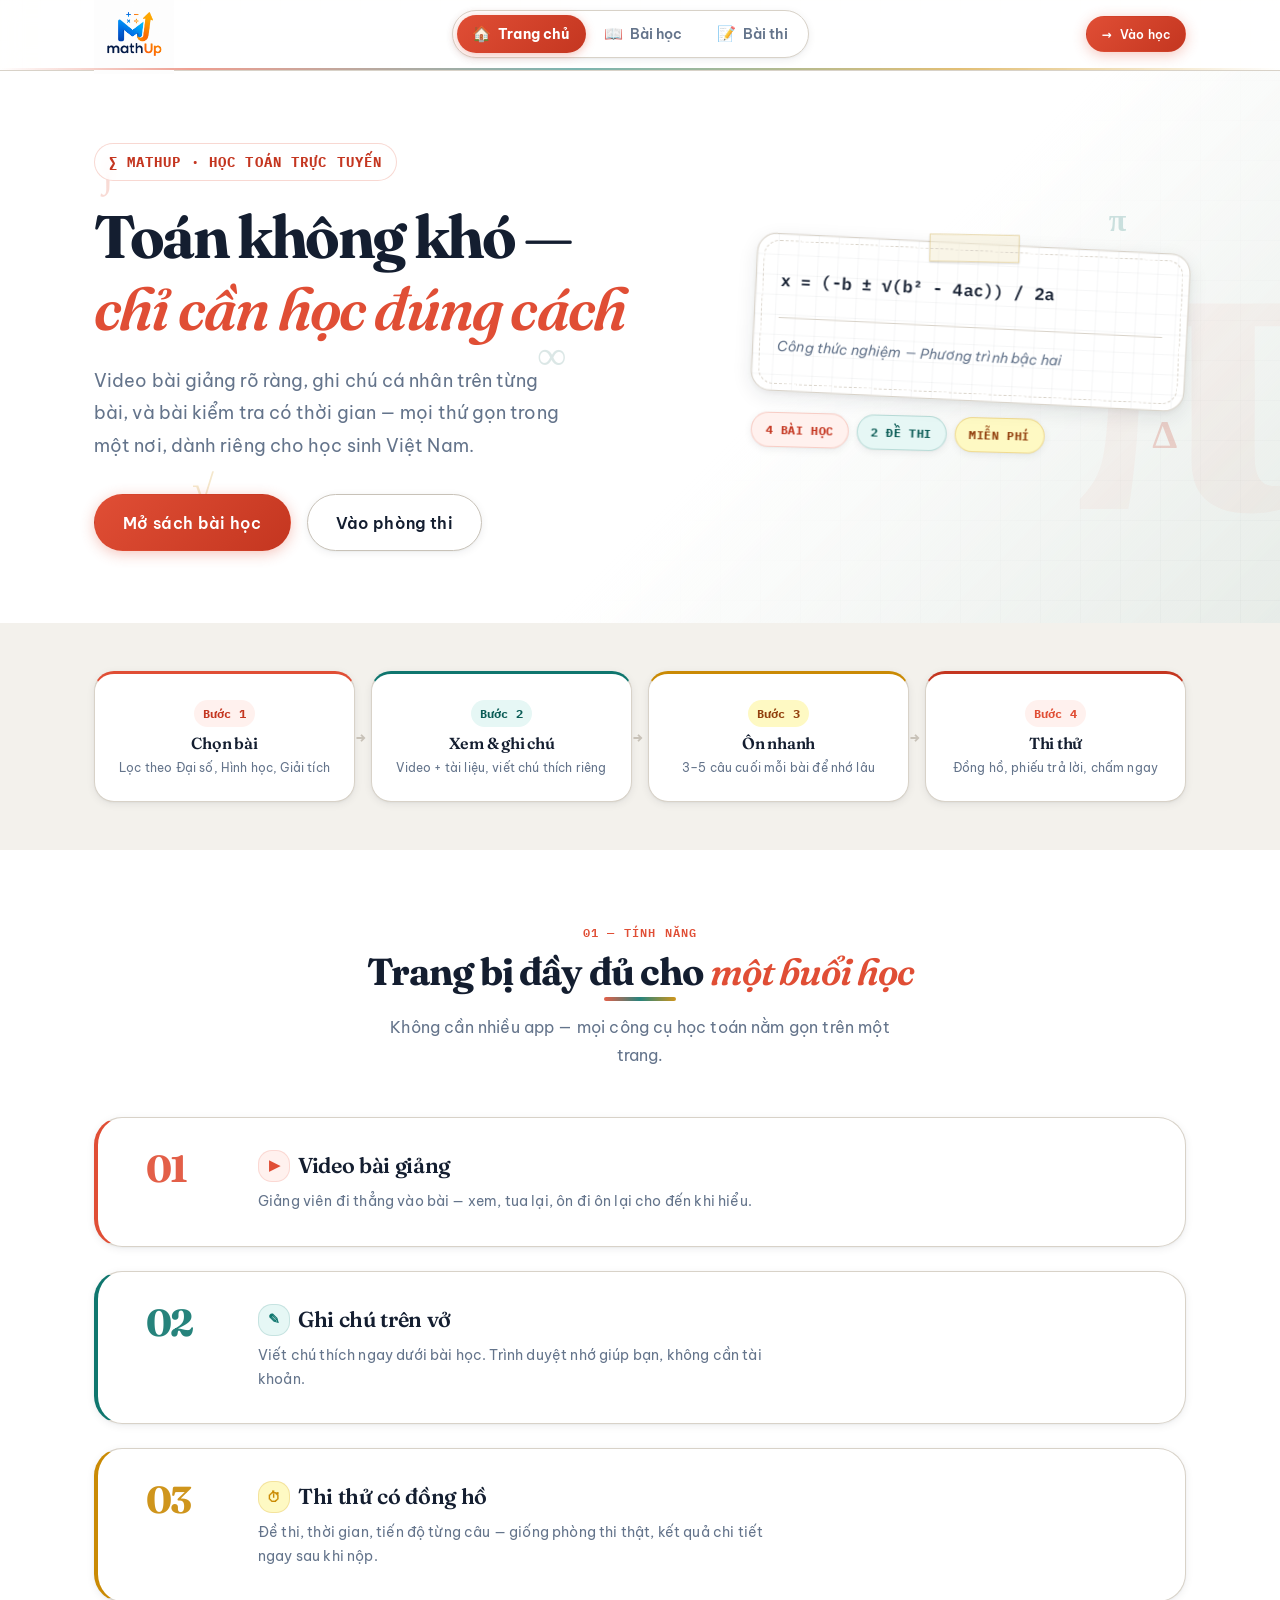
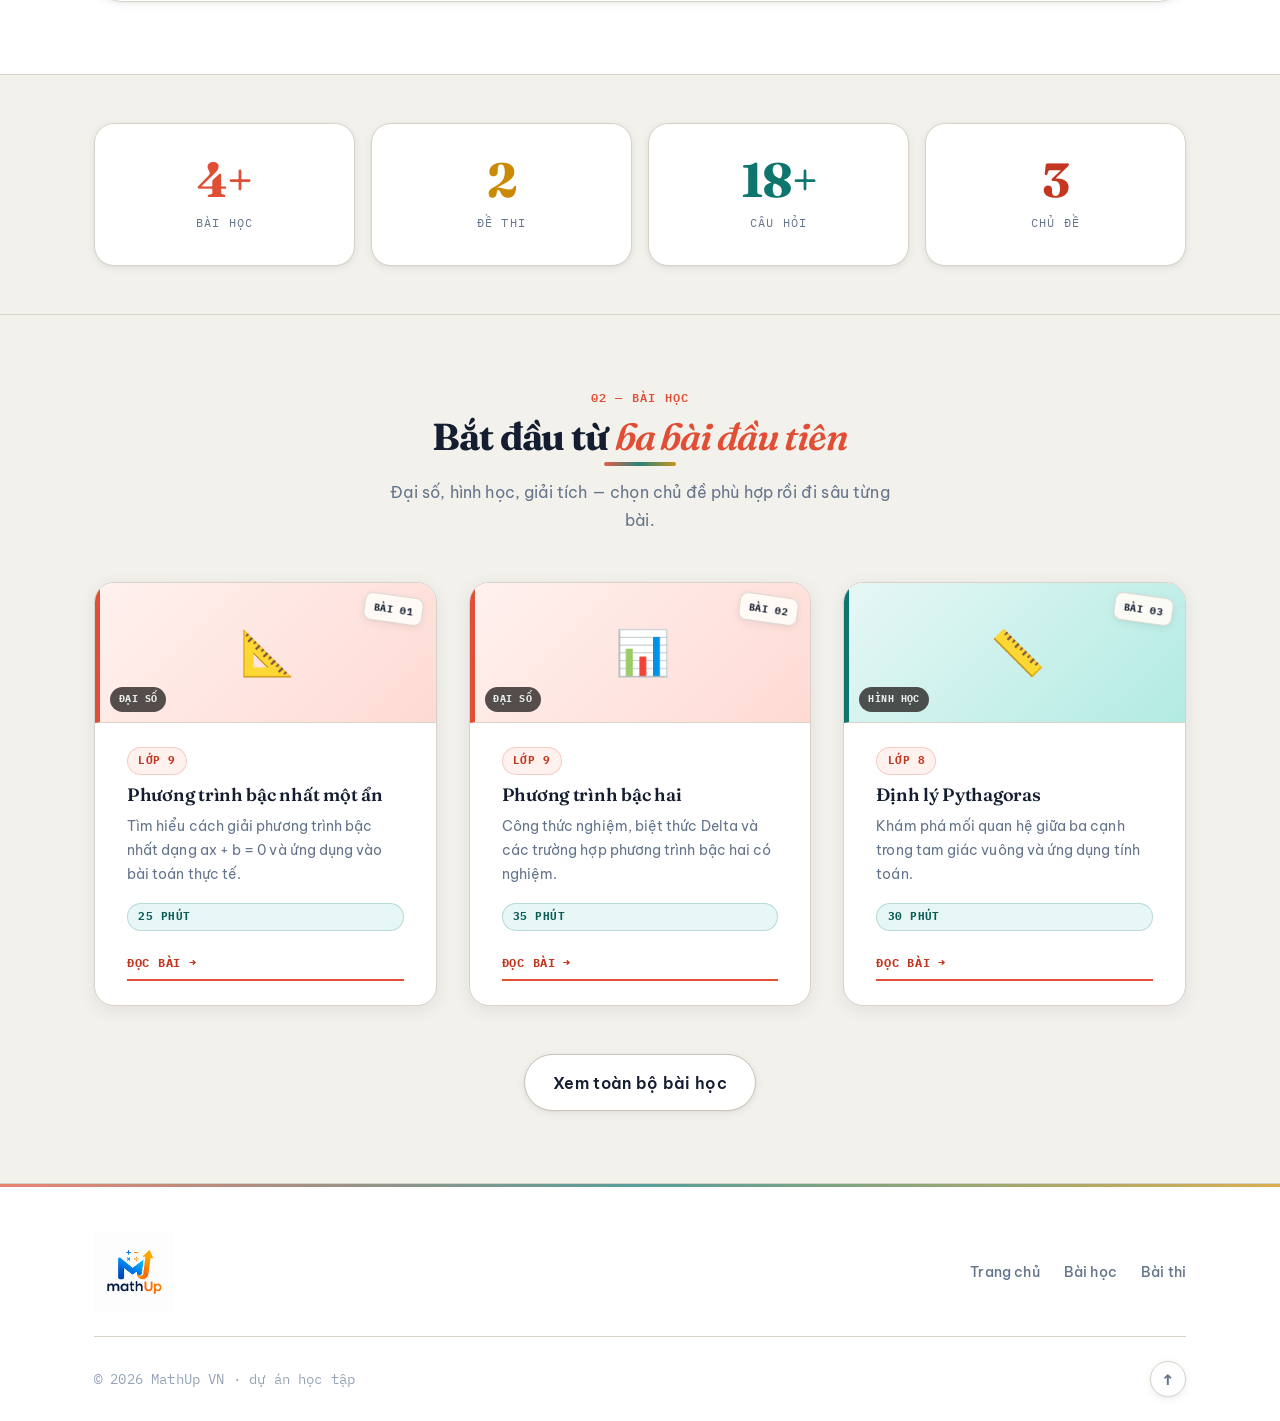
==== index.html @ ce61cd9d "init" ====
<!DOCTYPE html>
<html lang="vi">
<head>
  <meta charset="UTF-8">
  <meta name="viewport" content="width=device-width, initial-scale=1.0">
  <title>MathUp VN - Học và luyện thi Toán trực tuyến</title>
  <meta name="description" content="Nền tảng học và kiểm tra toán trực tuyến với video bài giảng, ghi chú cá nhân và bài thi có thời gian.">
  <link rel="preconnect" href="https://fonts.googleapis.com">
  <link rel="preconnect" href="https://fonts.gstatic.com" crossorigin>
  <link href="https://fonts.googleapis.com/css2?family=Fraunces:ital,opsz,wght@0,9..144,600;0,9..144,700;0,9..144,800;1,9..144,600;1,9..144,700&family=Be+Vietnam+Pro:wght@400;500;600;700&family=IBM+Plex+Mono:wght@500;600&display=swap" rel="stylesheet">
  <link rel="stylesheet" href="css/variables.css">
  <link rel="stylesheet" href="css/base.css">
  <link rel="stylesheet" href="css/layout.css">
  <link rel="stylesheet" href="css/components.css">
  <link rel="stylesheet" href="css/pages.css">
  <link rel="stylesheet" href="css/polish.css">
  <link rel="stylesheet" href="css/animations.css">
</head>
<body>
  <div id="site-header"></div>

  <main>
    <section class="hero">
      <div class="hero-float-symbols" aria-hidden="true">
        <span>∫</span><span>π</span><span>√</span><span>Δ</span><span>∞</span>
      </div>
      <div class="container hero-inner">
        <div class="hero-content">
          <p class="hero-kicker">∑ MathUp · Học toán trực tuyến</p>
          <h1>Toán không khó —<em>chỉ cần học đúng cách</em></h1>
          <p class="hero-lead">Video bài giảng rõ ràng, ghi chú cá nhân trên từng bài, và bài kiểm tra có thời gian — mọi thứ gọn trong một nơi, dành riêng cho học sinh Việt Nam.</p>
          <div class="hero-actions">
            <a href="pages/lessons.html" class="btn btn-primary btn-lg">Mở sách bài học</a>
            <a href="pages/exams.html" class="btn btn-outline btn-lg">Vào phòng thi</a>
          </div>
        </div>
        <aside class="hero-board">
          <div class="chalkboard">
            <pre class="math-line">x = (-b ± √(b² - 4ac)) / 2a</pre>
            <p class="chalk-caption">Công thức nghiệm — Phương trình bậc hai</p>
          </div>
          <ul class="hero-tags">
            <li>4 bài học</li>
            <li>2 đề thi</li>
            <li>Miễn phí</li>
          </ul>
        </aside>
      </div>
    </section>

    <section class="path-strip">
      <div class="container">
        <div class="path-steps">
          <div class="path-step reveal">
            <div class="path-step-num">Bước 1</div>
            <h3>Chọn bài</h3>
            <p>Lọc theo Đại số, Hình học, Giải tích</p>
          </div>
          <div class="path-step reveal reveal-delay-1">
            <div class="path-step-num">Bước 2</div>
            <h3>Xem & ghi chú</h3>
            <p>Video + tài liệu, viết chú thích riêng</p>
          </div>
          <div class="path-step reveal reveal-delay-2">
            <div class="path-step-num">Bước 3</div>
            <h3>Ôn nhanh</h3>
            <p>3–5 câu cuối mỗi bài để nhớ lâu</p>
          </div>
          <div class="path-step reveal reveal-delay-3">
            <div class="path-step-num">Bước 4</div>
            <h3>Thi thử</h3>
            <p>Đồng hồ, phiếu trả lời, chấm ngay</p>
          </div>
        </div>
      </div>
    </section>

    <section class="section features-section">
      <div class="container">
        <div class="section-head center reveal-scale">
          <span class="section-num">01 — Tính năng</span>
          <h2>Trang bị đầy đủ cho <em>một buổi học</em></h2>
          <p>Không cần nhiều app — mọi công cụ học toán nằm gọn trên một trang.</p>
        </div>
        <div class="feature-list">
          <article class="feature-item reveal">
            <span class="feature-num">01</span>
            <div>
              <h3><span class="feature-icon" aria-hidden="true">▶</span> Video bài giảng</h3>
              <p>Giảng viên đi thẳng vào bài — xem, tua lại, ôn đi ôn lại cho đến khi hiểu.</p>
            </div>
          </article>
          <article class="feature-item reveal reveal-delay-1">
            <span class="feature-num">02</span>
            <div>
              <h3><span class="feature-icon" aria-hidden="true">✎</span> Ghi chú trên vở</h3>
              <p>Viết chú thích ngay dưới bài học. Trình duyệt nhớ giúp bạn, không cần tài khoản.</p>
            </div>
          </article>
          <article class="feature-item reveal reveal-delay-2">
            <span class="feature-num">03</span>
            <div>
              <h3><span class="feature-icon" aria-hidden="true">⏱</span> Thi thử có đồng hồ</h3>
              <p>Đề thi, thời gian, tiến độ từng câu — giống phòng thi thật, kết quả chi tiết ngay sau khi nộp.</p>
            </div>
          </article>
        </div>
      </div>
    </section>

    <section class="stats-section">
      <div class="container grid-4">
        <div class="stat-card reveal">
          <div class="stat-number" data-count="4" data-suffix="+">0</div>
          <div class="stat-label">Bài học</div>
        </div>
        <div class="stat-card reveal reveal-delay-1">
          <div class="stat-number" data-count="2">0</div>
          <div class="stat-label">Đề thi</div>
        </div>
        <div class="stat-card reveal reveal-delay-2">
          <div class="stat-number" data-count="18" data-suffix="+">0</div>
          <div class="stat-label">Câu hỏi</div>
        </div>
        <div class="stat-card reveal reveal-delay-3">
          <div class="stat-number" data-count="3">0</div>
          <div class="stat-label">Chủ đề</div>
        </div>
      </div>
    </section>

    <section class="section">
      <div class="container">
        <div class="section-head center reveal-scale">
          <span class="section-num">02 — Bài học</span>
          <h2>Bắt đầu từ <em>ba bài đầu tiên</em></h2>
          <p>Đại số, hình học, giải tích — chọn chủ đề phù hợp rồi đi sâu từng bài.</p>
        </div>
        <div class="grid-3" id="featuredLessons"></div>
        <div class="cta-center">
          <a href="pages/lessons.html" class="btn btn-outline btn-lg">Xem toàn bộ bài học</a>
        </div>
      </div>
    </section>
  </main>

  <div id="site-footer"></div>

  <script src="js/data.js"></script>
  <script src="js/layout.js"></script>
  <script src="js/ui.js"></script>
  <script>
    document.addEventListener('DOMContentLoaded', function () {
      var container = document.getElementById('featuredLessons');
      if (!container) return;

      container.innerHTML = LESSONS.slice(0, 3).map(function (lesson, i) {
        var num = String(lesson.id).padStart(2, '0');
        return (
          '<a href="pages/lesson-detail.html?id=' + lesson.id + '" class="card lesson-card reveal reveal-delay-' + (i + 1) + '" style="text-decoration:none;color:inherit;">' +
            '<span class="card-stamp">Bài ' + num + '</span>' +
            '<div class="card-img topic-' + lesson.topic + '">' +
              lesson.icon +
              '<span class="topic-tag">' + lesson.topicLabel + '</span>' +
            '</div>' +
            '<div class="card-body">' +
              '<div class="card-meta" style="margin-bottom:var(--spacing-sm)">' +
                '<span class="badge badge-primary">' + lesson.grade + '</span>' +
              '</div>' +
              '<h3 class="card-title">' + lesson.title + '</h3>' +
              '<p class="card-text">' + lesson.description + '</p>' +
              '<span class="badge badge-secondary">' + lesson.duration + '</span>' +
              '<span class="card-link-arrow">Đọc bài →</span>' +
            '</div>' +
          '</a>'
        );
      }).join('');

      if (window.MathUpUI) window.MathUpUI.refreshReveal();
    });
  </script>
</body>
</html>
---- css/variables.css ----
:root {
  /* ── Mực & Giấy — xanh đậm học thuật, không nâu đục ── */
  --color-ink: #141E30;
  --color-ink-soft: #3D4F66;
  --color-paper: #F5F3EE;
  --color-paper-dark: #EBE8E1;
  --color-paper-line: #D8D2C8;

  /* ── Ba màu chủ đạo ── */
  --color-primary: #E04E35;
  --color-primary-dark: #C43620;
  --color-primary-light: #FFF1EE;
  --color-secondary: #0F766E;
  --color-secondary-dark: #0B5C56;
  --color-secondary-light: #E6F7F5;
  --color-accent: #CA8A04;
  --color-accent-dark: #92400E;
  --color-accent-light: #FEF9C3;
  --color-chalkboard: #152B30;
  --color-chalkboard-light: #1E3D44;
  --color-chalk: #E8EEE9;
  --color-danger: #C52828;
  --color-danger-light: #FEE8E8;

  --color-bg: #F5F4F0;
  --color-surface: #FFFFFF;
  --color-border: var(--color-paper-line);
  --color-border-strong: #C8C2B8;
  --color-text: var(--color-ink);
  --color-text-muted: #64748B;
  --color-text-light: #94A3B8;

  /* Chữ trên nền tối */
  --color-on-dark: #F1F5F9;
  --color-on-dark-muted: #94A3B8;
  --color-on-dark-subtle: #64748B;

  /* Nền section — trung tính, không vàng đục */
  --color-canvas: var(--color-bg);
  --color-section-a: #FFFFFF;
  --color-section-b: #F3F1EC;

  /* Wash theo chủ đề */
  --color-wash-warm: #FFF1EE;
  --color-wash-green: #E6F7F5;
  --color-wash-gold: #FEF9C3;
  --color-wash-blue: #EFF6FF;

  --topic-algebra: var(--color-primary);
  --topic-geometry: var(--color-secondary);
  --topic-calculus: var(--color-accent);

  /* Section tối — gradient xanh slate, không xám lì */
  --bg-section-dark: linear-gradient(
    165deg,
    #152B30 0%,
    #0F2228 42%,
    #1A3842 78%,
    #122830 100%
  );

  /* RGB — dùng cho rgba() xuyên suốt */
  --rgb-primary: 224, 78, 53;
  --rgb-secondary: 15, 118, 110;
  --rgb-accent: 202, 138, 4;
  --rgb-ink: 20, 30, 48;

  --font-display: 'Fraunces', 'Source Serif 4', Georgia, serif;
  --font-body: 'Be Vietnam Pro', 'Plus Jakarta Sans', system-ui, sans-serif;
  --font-mono: 'IBM Plex Mono', 'Consolas', monospace;

  --font-weight-display: 700;
  --font-weight-display-em: 600;
  --font-weight-body: 400;
  --font-weight-medium: 500;
  --font-weight-semibold: 600;
  --font-weight-bold: 700;

  --letter-spacing-tight: -0.03em;
  --letter-spacing-snug: -0.015em;
  --letter-spacing-normal: 0.01em;
  --letter-spacing-wide: 0.06em;
  --letter-spacing-wider: 0.1em;

  --line-height-body: 1.75;
  --line-height-heading: 1.12;
  --line-height-snug: 1.35;

  --font-size-xs: 0.75rem;
  --font-size-sm: 0.875rem;
  --font-size-base: 1rem;
  --font-size-lg: 1.125rem;
  --font-size-xl: 1.35rem;
  --font-size-2xl: 1.75rem;
  --font-size-3xl: 2.35rem;
  --font-size-4xl: 3rem;
  --font-size-5xl: 3.75rem;

  --spacing-xs: 0.25rem;
  --spacing-sm: 0.5rem;
  --spacing-md: 1rem;
  --spacing-lg: 1.5rem;
  --spacing-xl: 2rem;
  --spacing-2xl: 3rem;
  --spacing-3xl: 4.5rem;

  --radius-sm: 8px;
  --radius-md: 14px;
  --radius-lg: 20px;
  --radius-xl: 28px;
  --radius-full: 9999px;

  --shadow-sm: 0 2px 8px rgba(var(--rgb-ink), 0.07), 0 1px 2px rgba(var(--rgb-ink), 0.04);
  --shadow-md: 0 6px 20px rgba(var(--rgb-ink), 0.09), 0 2px 6px rgba(var(--rgb-ink), 0.05);
  --shadow-lg: 0 12px 32px rgba(var(--rgb-ink), 0.11), 0 4px 10px rgba(var(--rgb-ink), 0.06);
  --shadow-card: 0 4px 18px rgba(var(--rgb-ink), 0.08);
  --shadow-card-hover: 0 10px 28px rgba(var(--rgb-primary), 0.18), 0 4px 10px rgba(var(--rgb-primary), 0.1);
  --shadow-inset: inset 0 1px 0 rgba(255, 255, 255, 0.65);

  --header-main-height: 68px;
  --header-height: var(--header-main-height);
  --container-max: 1140px;
  --transition: 0.28s cubic-bezier(0.4, 0, 0.2, 1);
  --transition-spring: 0.4s cubic-bezier(0.34, 1.25, 0.64, 1);

  --border-soft: 1px solid var(--color-border);
  --border-medium: 1.5px solid var(--color-border-strong);
  --border-thick: 1.5px solid var(--color-border-strong);
  --border-accent: 2px solid var(--color-primary);
}
---- css/base.css ----
*,
*::before,
*::after {
  box-sizing: border-box;
  margin: 0;
  padding: 0;
}

html {
  scroll-behavior: smooth;
  font-feature-settings: "kern" 1, "liga" 1, "calt" 1;
  text-rendering: optimizeLegibility;
  -webkit-text-size-adjust: 100%;
}

body {
  font-family: var(--font-body);
  font-size: var(--font-size-base);
  font-weight: var(--font-weight-body);
  line-height: var(--line-height-body);
  letter-spacing: var(--letter-spacing-normal);
  color: var(--color-text);
  background-color: var(--color-canvas);
  background-image:
    linear-gradient(rgba(var(--rgb-ink), 0.025) 1px, transparent 1px),
    linear-gradient(90deg, rgba(var(--rgb-ink), 0.025) 1px, transparent 1px);
  background-size: 40px 40px;
  min-height: 100vh;
  display: flex;
  flex-direction: column;
  -webkit-font-smoothing: antialiased;
}

main {
  position: relative;
  z-index: 1;
}

/* Section nền xen kẽ — chỉ 2 tông + 1 tông tối */
.section-surface { background: var(--color-section-a); }
.section-muted { background: var(--color-section-b); }
.section-dark { background: var(--bg-section-dark); color: var(--color-chalk); }

img {
  max-width: 100%;
  height: auto;
  display: block;
}

a {
  color: var(--color-primary);
  text-decoration: none;
  transition: color var(--transition);
}

a:hover {
  color: var(--color-primary-dark);
}

ul, ol { list-style: none; }

button, input, select, textarea {
  font-family: inherit;
  font-size: inherit;
}

button {
  cursor: pointer;
  border: none;
  background: none;
}

h1, h2, h3, h4 {
  font-family: var(--font-display);
  font-weight: var(--font-weight-display);
  line-height: var(--line-height-heading);
  color: var(--color-text);
  letter-spacing: var(--letter-spacing-tight);
  font-optical-sizing: auto;
}

h1 { font-size: var(--font-size-4xl); letter-spacing: -0.035em; }
h2 { font-size: var(--font-size-3xl); letter-spacing: -0.03em; }
h3 { font-size: var(--font-size-xl); letter-spacing: var(--letter-spacing-snug); font-weight: var(--font-weight-semibold); }

h1 em, h2 em, h3 em {
  font-weight: var(--font-weight-display-em);
  font-style: italic;
}

p {
  color: var(--color-text-muted);
  line-height: var(--line-height-body);
}

strong, b {
  font-weight: var(--font-weight-semibold);
  color: var(--color-ink-soft);
}

:focus-visible {
  outline: 2px solid var(--color-primary);
  outline-offset: 3px;
}

.sr-only {
  position: absolute;
  width: 1px;
  height: 1px;
  padding: 0;
  margin: -1px;
  overflow: hidden;
  clip: rect(0, 0, 0, 0);
  white-space: nowrap;
  border: 0;
}

/* Tiêu đề section kiểu biên tập — số lớn + gạch chân */
.section-head {
  margin-bottom: var(--spacing-2xl);
}

.section-head.center {
  text-align: center;
}

.section-head.center p {
  max-width: 520px;
  margin: 0.75rem auto 0;
}

.section-num {
  display: block;
  font-family: var(--font-mono);
  font-size: var(--font-size-xs);
  font-weight: 600;
  color: var(--color-primary);
  letter-spacing: var(--letter-spacing-wider);
  text-transform: uppercase;
  margin-bottom: var(--spacing-sm);
}

.section-head h2 em {
  font-style: italic;
  color: var(--color-primary);
  font-weight: var(--font-weight-display-em);
}

.section-head h2 {
  position: relative;
  display: inline-block;
  padding-bottom: var(--spacing-sm);
}

.section-head h2::after {
  content: '';
  position: absolute;
  left: 0;
  bottom: 0;
  width: 100%;
  height: 4px;
  background: linear-gradient(90deg, var(--color-primary), var(--color-secondary), var(--color-accent));
  border-radius: var(--radius-full);
  opacity: 0.9;
}

.section-head.center h2::after {
  left: 50%;
  transform: translateX(-50%);
  width: 72px;
}

.text-mono {
  font-family: var(--font-mono);
}
---- css/layout.css ----
.container {
  width: 100%;
  max-width: var(--container-max);
  margin: 0 auto;
  padding: 0 var(--spacing-lg);
}

main { flex: 1; }
main.main-padded {
  padding: var(--spacing-2xl) 0 var(--spacing-3xl);
  background: var(--color-section-a);
  position: relative;
}

main.main-padded::before {
  content: '';
  position: absolute;
  top: 0;
  left: 0;
  right: 0;
  height: 200px;
  background: linear-gradient(180deg, rgba(var(--rgb-ink), 0.02) 0%, transparent 100%);
  pointer-events: none;
  z-index: 0;
}

main.main-padded > .container {
  position: relative;
  z-index: 1;
}

.section { padding: var(--spacing-3xl) 0; }

/* Header — mềm, trong suốt nhẹ khi scroll */
.site-header {
  position: sticky;
  top: 0;
  z-index: 100;
  background: rgba(255, 255, 255, 0.94);
  backdrop-filter: blur(12px);
  -webkit-backdrop-filter: blur(12px);
  border-bottom: var(--border-soft);
  transition: box-shadow 0.3s ease, background 0.3s ease;
}

.site-header.is-scrolled {
  background: rgba(255, 255, 255, 0.98);
  box-shadow: var(--shadow-md);
}

.header-inner {
  display: flex;
  align-items: center;
  justify-content: space-between;
  height: var(--header-main-height);
  gap: var(--spacing-lg);
}

.header-rule {
  height: 2px;
  background: linear-gradient(90deg, transparent, var(--color-primary) 15%, var(--color-secondary) 45%, var(--color-accent) 75%, transparent);
  opacity: 0.55;
}

.logo {
  display: flex;
  align-items: center;
  gap: 0.625rem;
  font-family: var(--font-display);
  color: var(--color-ink);
  flex-shrink: 0;
}

.logo:hover { color: var(--color-primary); }

.logo-image {
  line-height: 0;
}

.logo-image:hover {
  opacity: 0.92;
}

.logo-img {
  display: block;
  height: 80px;
  width: auto;
  max-width: min(160px, 38vw);
  object-fit: contain;
}

.logo-text {
  display: flex;
  flex-direction: column;
  line-height: 1.15;
}

.logo-name {
  font-size: var(--font-size-xl);
  font-weight: 700;
  letter-spacing: -0.03em;
  font-family: var(--font-display);
}

.logo-tagline {
  font-family: var(--font-mono);
  font-size: 0.58rem;
  font-weight: 500;
  text-transform: uppercase;
  letter-spacing: var(--letter-spacing-wider);
  color: var(--color-text-muted);
}

.logo:hover .logo-tagline { color: var(--color-primary); }

.logo-badge {
  font-family: var(--font-mono);
  font-size: 0.55rem;
  font-weight: 700;
  padding: 0.2rem 0.45rem;
  background: linear-gradient(135deg, var(--color-accent-light), #FDE08A);
  color: var(--color-accent-dark);
  border: 1px solid rgba(var(--rgb-accent), 0.35);
  border-radius: var(--radius-sm);
  transform: rotate(-4deg);
  letter-spacing: 0.06em;
  margin-left: 0.15rem;
  align-self: flex-start;
  margin-top: 2px;
}

.logo-mark {
  width: 42px;
  height: 42px;
  background: linear-gradient(145deg, var(--color-chalkboard) 0%, var(--color-chalkboard-light) 100%);
  color: var(--color-chalk);
  border: none;
  border-radius: var(--radius-md);
  display: flex;
  align-items: center;
  justify-content: center;
  font-family: var(--font-mono);
  font-size: 1.35rem;
  font-weight: 700;
  box-shadow: var(--shadow-sm);
  transition: transform var(--transition-spring), background var(--transition);
  flex-shrink: 0;
}

.logo:hover .logo-mark {
  transform: rotate(-6deg) scale(1.05);
  background: linear-gradient(145deg, var(--color-primary) 0%, var(--color-primary-dark) 100%);
}

.nav-menu {
  display: flex;
  align-items: center;
  gap: 0.15rem;
  background: var(--color-surface);
  border: var(--border-soft);
  padding: 0.25rem;
  border-radius: var(--radius-full);
  box-shadow: var(--shadow-sm);
}

.nav-link {
  display: flex;
  align-items: center;
  gap: 0.45rem;
  padding: 0.45rem 1rem;
  color: var(--color-text-muted);
  font-weight: 600;
  font-size: var(--font-size-sm);
  border: none;
  border-radius: var(--radius-full);
  transition: all var(--transition-spring);
  position: relative;
}

.nav-link:hover {
  color: var(--color-ink);
  background: var(--color-paper);
}

.nav-link.active {
  color: #FFFFFF;
  background: linear-gradient(135deg, var(--color-primary) 0%, var(--color-primary-dark) 100%);
  font-weight: 700;
  box-shadow: 0 2px 10px rgba(var(--rgb-primary), 0.35);
}

.nav-link.active .nav-icon {
  opacity: 1;
}

.nav-icon {
  display: inline-flex;
  align-items: center;
  justify-content: center;
  width: 1.15rem;
  height: 1.15rem;
  font-size: 0.95rem;
  line-height: 1;
  flex-shrink: 0;
  opacity: 0.85;
  transition: opacity var(--transition), transform var(--transition-spring);
}

.nav-link:hover .nav-icon {
  opacity: 1;
  transform: scale(1.1);
}

.nav-link.active:hover {
  color: #FFFFFF;
  background: linear-gradient(135deg, var(--color-primary) 0%, var(--color-primary-dark) 100%);
}

.nav-link.active:hover .nav-icon {
  opacity: 1;
}

.header-actions {
  display: flex;
  align-items: center;
  gap: var(--spacing-sm);
}

.header-cta-icon {
  display: inline-block;
  transition: transform var(--transition);
}

.header-cta:hover .header-cta-icon {
  transform: translateX(3px);
}

.header-chip {
  font-family: var(--font-mono);
  font-size: 0.6rem;
  font-weight: 700;
  text-transform: uppercase;
  letter-spacing: 0.08em;
  padding: 0.3rem 0.6rem;
  background: var(--color-secondary-light);
  color: var(--color-secondary-dark);
  border: 1px solid rgba(var(--rgb-secondary), 0.28);
  border-radius: var(--radius-full);
  transform: rotate(-2deg);
}

.menu-toggle {
  display: none;
  flex-direction: column;
  gap: 5px;
  padding: var(--spacing-sm);
  border: var(--border-soft);
  border-radius: var(--radius-md);
  background: var(--color-surface);
  box-shadow: var(--shadow-sm);
}

.menu-toggle span {
  display: block;
  width: 20px;
  height: 2px;
  background: var(--color-ink);
  transition: transform var(--transition), opacity var(--transition);
}

.menu-toggle.active span:nth-child(1) { transform: rotate(45deg) translate(5px, 5px); }
.menu-toggle.active span:nth-child(2) { opacity: 0; }
.menu-toggle.active span:nth-child(3) { transform: rotate(-45deg) translate(5px, -5px); }

/* Footer — gọn, nền sáng cùng trang */
.site-footer {
  position: relative;
  background: var(--color-section-a);
  color: var(--color-text);
  padding: var(--spacing-2xl) 0 var(--spacing-lg);
  margin-top: auto;
  border-top: var(--border-soft);
}

.site-footer::before {
  content: '';
  position: absolute;
  top: 0;
  left: 0;
  right: 0;
  height: 3px;
  background: linear-gradient(90deg, var(--color-primary), var(--color-secondary), var(--color-accent));
  opacity: 0.7;
}

.footer-inner {
  position: relative;
  z-index: 1;
}

.footer-main {
  display: flex;
  align-items: center;
  justify-content: space-between;
  gap: var(--spacing-xl);
  flex-wrap: wrap;
  padding-bottom: var(--spacing-lg);
  margin-bottom: var(--spacing-lg);
  border-bottom: var(--border-soft);
}

.footer-logo { color: var(--color-ink); }
.footer-logo .logo-tagline { color: var(--color-text-muted); }
.footer-logo .logo-mark {
  background: linear-gradient(145deg, var(--color-chalkboard) 0%, var(--color-chalkboard-light) 100%);
}
.footer-logo:hover { color: var(--color-primary); }
.footer-logo:hover .logo-mark { background: linear-gradient(145deg, var(--color-primary) 0%, var(--color-primary-dark) 100%); }

.footer-nav {
  display: flex;
  align-items: center;
  gap: var(--spacing-lg);
  flex-wrap: wrap;
}

.footer-nav a {
  font-size: var(--font-size-sm);
  font-weight: 500;
  color: var(--color-text-muted);
  transition: color var(--transition);
}

.footer-nav a:hover {
  color: var(--color-primary);
}

.footer-bottom {
  display: flex;
  align-items: center;
  justify-content: space-between;
  gap: var(--spacing-md);
}

.footer-copy {
  font-size: var(--font-size-sm);
  color: var(--color-text-light);
  font-family: var(--font-mono);
}

.footer-back-top {
  width: 36px;
  height: 36px;
  display: flex;
  align-items: center;
  justify-content: center;
  border: var(--border-soft);
  border-radius: var(--radius-full);
  color: var(--color-text-muted);
  font-family: var(--font-mono);
  font-size: 1rem;
  font-weight: 700;
  background: var(--color-surface);
  box-shadow: var(--shadow-sm);
  transition: all var(--transition-spring);
  flex-shrink: 0;
}

.footer-back-top:hover {
  background: var(--color-primary);
  border-color: transparent;
  color: white;
  transform: translateY(-2px);
  box-shadow: 0 4px 12px rgba(var(--rgb-primary), 0.35);
}

.page-header {
  margin-bottom: var(--spacing-2xl);
  padding-bottom: var(--spacing-xl);
  border-bottom: var(--border-soft);
  position: relative;
}

.page-header::after {
  content: '';
  position: absolute;
  bottom: -1px;
  left: 0;
  width: 80px;
  height: 3px;
  background: linear-gradient(90deg, var(--color-primary), var(--color-secondary));
  border-radius: var(--radius-full);
}

.page-header-deco {
  position: absolute;
  right: 0;
  top: -10px;
  font-family: var(--font-display);
  font-size: clamp(4rem, 12vw, 7rem);
  font-weight: 800;
  color: var(--color-primary);
  opacity: 0.05;
  line-height: 1;
  pointer-events: none;
  user-select: none;
}

.breadcrumb {
  display: flex;
  align-items: center;
  gap: var(--spacing-sm);
  font-size: var(--font-size-sm);
  color: var(--color-text-muted);
  margin-bottom: var(--spacing-xl);
  flex-wrap: wrap;
  font-family: var(--font-mono);
}

.breadcrumb a { color: var(--color-text-muted); font-weight: 500; }
.breadcrumb a:hover { color: var(--color-primary); }
.breadcrumb-sep { color: var(--color-border-strong); }
.breadcrumb-current { color: var(--color-ink); font-weight: 700; }

/* Page header nội trang */
.page-header h1 { margin: var(--spacing-sm) 0; max-width: 720px; letter-spacing: -0.035em; }
.page-header h1 em { font-style: italic; color: var(--color-primary); font-weight: var(--font-weight-display-em); }
.page-header p { font-size: var(--font-size-lg); max-width: 560px; line-height: 1.75; }

/* Grids */
.grid-2 { display: grid; grid-template-columns: repeat(2, 1fr); gap: var(--spacing-xl); }
.grid-3 { display: grid; grid-template-columns: repeat(3, 1fr); gap: var(--spacing-xl); }
.grid-4 { display: grid; grid-template-columns: repeat(4, 1fr); gap: var(--spacing-lg); }

@media (max-width: 768px) {
  h1 { font-size: var(--font-size-3xl); }
  h2 { font-size: var(--font-size-2xl); }

  .menu-toggle { display: flex; }

  .logo-img {
    height: 38px;
    max-width: 120px;
  }

  .logo-tagline,
  .logo-badge,
  .header-chip { display: none; }

  .nav-menu {
    position: fixed;
    top: calc(var(--header-height) + 8px);
    left: var(--spacing-md);
    right: var(--spacing-md);
    background: rgba(255, 255, 255, 0.98);
    backdrop-filter: blur(16px);
    flex-direction: column;
    padding: var(--spacing-md);
    border: var(--border-soft);
    border-radius: var(--radius-xl);
    box-shadow: var(--shadow-lg);
    transform: translateY(-8px);
    opacity: 0;
    visibility: hidden;
    transition: all var(--transition);
    z-index: 99;
    gap: 0.25rem;
  }

  .nav-menu.open { transform: translateY(0); opacity: 1; visibility: visible; }
  .nav-link { width: 100%; padding: var(--spacing-md); border-radius: var(--radius-md); }
  .nav-link.active {
    color: #FFFFFF;
    background: linear-gradient(135deg, var(--color-primary) 0%, var(--color-primary-dark) 100%);
    box-shadow: 0 2px 10px rgba(var(--rgb-primary), 0.3);
  }
  .header-actions .btn { display: flex; }
  .header-actions .header-chip { display: none; }

  .footer-main {
    flex-direction: column;
    align-items: flex-start;
    gap: var(--spacing-md);
  }

  .footer-nav { gap: var(--spacing-md); }

  .footer-bottom {
    flex-direction: column;
    align-items: flex-start;
  }

  .grid-2, .grid-3, .grid-4 { grid-template-columns: 1fr; }
}

@media (max-width: 1024px) {
  .header-chip { display: none; }
  .nav-link { padding: 0.4rem 0.65rem; font-size: var(--font-size-xs); }
}

@media (min-width: 769px) and (max-width: 1024px) {
  .grid-3, .grid-4 { grid-template-columns: repeat(2, 1fr); }
}
---- css/components.css ----
/* Nút — bo tròn, shadow mềm */
.btn {
  display: inline-flex;
  align-items: center;
  justify-content: center;
  gap: var(--spacing-sm);
  padding: 0.65rem 1.35rem;
  font-weight: var(--font-weight-semibold);
  font-size: var(--font-size-sm);
  letter-spacing: 0.02em;
  border: var(--border-medium);
  border-radius: var(--radius-full);
  transition: all var(--transition-spring);
  white-space: nowrap;
  font-family: var(--font-body);
}

.btn-primary {
  background: linear-gradient(135deg, var(--color-primary) 0%, var(--color-primary-dark) 100%);
  color: white;
  border-color: transparent;
  box-shadow: 0 3px 14px rgba(var(--rgb-primary), 0.32);
}

.btn-primary:hover {
  color: white;
  transform: translateY(-2px);
  box-shadow: 0 6px 22px rgba(var(--rgb-primary), 0.42);
}

.btn-secondary {
  background: linear-gradient(135deg, var(--color-secondary) 0%, var(--color-secondary-dark) 100%);
  color: white;
  border-color: transparent;
  box-shadow: 0 3px 14px rgba(var(--rgb-secondary), 0.28);
}

.btn-secondary:hover {
  color: white;
  transform: translateY(-2px);
  box-shadow: 0 6px 20px rgba(var(--rgb-secondary), 0.36);
}

.btn-outline {
  background: var(--color-surface);
  color: var(--color-ink);
  box-shadow: var(--shadow-sm);
}

.btn-outline:hover {
  background: var(--color-paper-dark);
  transform: translateY(-2px);
  box-shadow: var(--shadow-md);
  border-color: var(--color-primary);
  color: var(--color-primary-dark);
}

.btn-ghost {
  background: transparent;
  border-color: transparent;
  color: var(--color-text-muted);
  box-shadow: none;
}

.btn-ghost:hover {
  color: var(--color-ink);
  background: var(--color-paper-dark);
  border-radius: var(--radius-full);
}

.btn-danger {
  background: var(--color-danger);
  color: white;
  border-color: transparent;
  box-shadow: 0 3px 12px rgba(185, 28, 28, 0.25);
}

.btn-danger:hover {
  color: white;
  transform: translateY(-2px);
}

.btn-lg { padding: 0.85rem 1.75rem; font-size: var(--font-size-base); }
.btn-sm { padding: 0.4rem 0.9rem; font-size: var(--font-size-xs); }
.btn:disabled { opacity: 0.4; cursor: not-allowed; transform: none !important; box-shadow: none !important; }

/* Thẻ bài học — bo tròn, hover mượt */
.card {
  background: var(--color-surface);
  border: var(--border-soft);
  border-radius: var(--radius-lg);
  box-shadow: var(--shadow-card);
  transition: all var(--transition-spring);
  overflow: hidden;
  position: relative;
}

.card:hover {
  transform: translateY(-5px);
  box-shadow: var(--shadow-card-hover);
  border-color: rgba(var(--rgb-primary), 0.3);
}

.card-body { padding: var(--spacing-lg) var(--spacing-xl); }

.card-img {
  height: 140px;
  display: flex;
  align-items: center;
  justify-content: center;
  font-size: 2.75rem;
  border-bottom: var(--border-soft);
  background: var(--color-paper-dark);
}

.card-img.topic-dai-so {
  background: linear-gradient(135deg, #FFF1EE 0%, #FFDAD4 100%);
  border-left: 5px solid var(--topic-algebra);
}
.card-img.topic-hinh-hoc {
  background: linear-gradient(135deg, #E6F7F5 0%, #B2EBE3 100%);
  border-left: 5px solid var(--topic-geometry);
}
.card-img.topic-giai-tich {
  background: linear-gradient(135deg, #FEF9C3 0%, #FDE68A 100%);
  border-left: 5px solid var(--topic-calculus);
}

.card-title {
  font-family: var(--font-display);
  font-size: var(--font-size-lg);
  font-weight: var(--font-weight-semibold);
  letter-spacing: var(--letter-spacing-snug);
  margin-bottom: var(--spacing-sm);
  line-height: var(--line-height-snug);
}

.card-text { font-size: var(--font-size-sm); margin-bottom: var(--spacing-md); line-height: 1.7; letter-spacing: 0.005em; }
.card-meta { display: flex; gap: var(--spacing-sm); flex-wrap: wrap; }

.card-link-arrow {
  display: inline-flex;
  align-items: center;
  gap: 0.35rem;
  margin-top: var(--spacing-md);
  font-family: var(--font-mono);
  font-size: var(--font-size-xs);
  font-weight: 700;
  color: var(--color-primary-dark);
  text-transform: uppercase;
  letter-spacing: 0.06em;
  padding: 0.35rem 0;
  border-bottom: 2px solid var(--color-primary);
  transition: gap var(--transition), color var(--transition);
}

.card:hover .card-link-arrow {
  gap: 0.6rem;
  color: var(--color-primary);
}

/* Badge — pill mềm */
.badge {
  display: inline-flex;
  padding: 0.2rem 0.65rem;
  font-family: var(--font-mono);
  font-size: 0.7rem;
  font-weight: 700;
  text-transform: uppercase;
  letter-spacing: 0.04em;
  border: 1px solid transparent;
  border-radius: var(--radius-full);
}

.badge-primary { background: var(--color-primary-light); color: var(--color-primary-dark); border-color: rgba(var(--rgb-primary), 0.22); }
.badge-secondary { background: var(--color-secondary-light); color: var(--color-secondary-dark); border-color: rgba(var(--rgb-secondary), 0.22); }
.badge-accent { background: var(--color-accent-light); color: var(--color-accent-dark); border-color: rgba(var(--rgb-accent), 0.28); }
.badge-danger { background: var(--color-danger-light); color: var(--color-danger); border-color: rgba(197, 40, 40, 0.2); }
.badge-gray { background: var(--color-paper-dark); color: var(--color-text-muted); border-color: var(--color-border); }

/* Progress */
.progress-wrapper { width: 100%; }
.progress-label {
  display: flex;
  justify-content: space-between;
  font-family: var(--font-mono);
  font-size: var(--font-size-xs);
  font-weight: 700;
  margin-bottom: var(--spacing-sm);
  text-transform: uppercase;
  letter-spacing: 0.05em;
}

.progress-bar {
  height: 10px;
  background: var(--color-paper-dark);
  border: var(--border-soft);
  border-radius: var(--radius-full);
  overflow: hidden;
}

.progress-fill {
  height: 100%;
  background: linear-gradient(90deg, var(--color-secondary), var(--color-primary), var(--color-accent));
  border-radius: var(--radius-full);
  transition: width 0.35s ease;
}

/* Timer */
.timer {
  display: inline-flex;
  align-items: center;
  gap: var(--spacing-sm);
  padding: 0.4rem 0.875rem;
  background: var(--color-ink);
  color: var(--color-chalk);
  font-family: var(--font-mono);
  font-weight: 700;
  font-size: var(--font-size-lg);
  border: none;
  border-radius: var(--radius-full);
  font-variant-numeric: tabular-nums;
  box-shadow: var(--shadow-sm);
}

.timer.warning { background: var(--color-accent); color: var(--color-ink); border-color: var(--color-ink); }
.timer.danger { background: var(--color-danger); color: white; animation: tick 1s step-end infinite; }

@keyframes tick {
  50% { opacity: 0.7; }
}

/* Form */
.form-control {
  width: 100%;
  padding: 0.875rem 1rem;
  border: var(--border-soft);
  border-radius: var(--radius-md);
  background: var(--color-surface);
  color: var(--color-text);
  transition: all var(--transition);
  line-height: 1.6;
}

.form-control:focus {
  outline: none;
  box-shadow: 0 0 0 3px rgba(var(--rgb-primary), 0.14);
  border-color: var(--color-primary);
}

textarea.form-control {
  min-height: 140px;
  resize: vertical;
  background-image: linear-gradient(var(--color-paper-line) 1px, transparent 1px);
  background-size: 100% 28px;
  line-height: 28px;
}

/* Filter tabs */
.filter-tabs {
  display: flex;
  gap: 0.25rem;
  flex-wrap: wrap;
  margin-bottom: var(--spacing-xl);
  border: var(--border-soft);
  background: var(--color-surface);
  box-shadow: var(--shadow-sm);
  width: fit-content;
  max-width: 100%;
  padding: 0.25rem;
  border-radius: var(--radius-full);
}

.filter-tab {
  padding: 0.55rem 1.125rem;
  font-weight: 600;
  font-size: var(--font-size-sm);
  color: var(--color-text-muted);
  border: none;
  border-radius: var(--radius-full);
  background: transparent;
  transition: all var(--transition-spring);
}

.filter-tab:last-child { border-right: none; }

.filter-tab:hover {
  color: var(--color-ink);
  background: var(--color-paper);
}

.filter-tab.active {
  color: #FFFFFF;
  background: linear-gradient(135deg, var(--color-secondary) 0%, var(--color-secondary-dark) 100%);
  box-shadow: 0 2px 8px rgba(var(--rgb-secondary), 0.3);
  font-weight: 700;
}

/* Quiz */
.quiz-option {
  display: flex;
  align-items: flex-start;
  gap: var(--spacing-md);
  padding: var(--spacing-md) var(--spacing-lg);
  border: var(--border-soft);
  border-radius: var(--radius-md);
  cursor: pointer;
  margin-bottom: var(--spacing-sm);
  background: var(--color-surface);
  transition: all var(--transition-spring);
}

.quiz-option:hover { background: var(--color-paper-dark); transform: translateX(4px); }
.quiz-option.selected { background: var(--color-primary-light); border-color: var(--color-primary); }
.quiz-option.correct { background: var(--color-secondary-light); border-color: var(--color-secondary); }
.quiz-option.incorrect { background: var(--color-danger-light); border-color: var(--color-danger); }

.quiz-option input[type="radio"] {
  margin-top: 4px;
  accent-color: var(--color-primary);
  width: 16px;
  height: 16px;
}

.quiz-feedback {
  padding: var(--spacing-md);
  border: var(--border-soft);
  border-radius: var(--radius-md);
  margin-top: var(--spacing-md);
  font-size: var(--font-size-sm);
  font-weight: 600;
}

.quiz-feedback.correct { background: var(--color-secondary-light); border-color: var(--color-secondary); color: var(--color-secondary); }
.quiz-feedback.incorrect { background: var(--color-danger-light); border-color: var(--color-danger); color: var(--color-danger); }

/* Modal */
.modal-overlay {
  position: fixed;
  inset: 0;
  background: rgba(28, 25, 23, 0.65);
  display: flex;
  align-items: center;
  justify-content: center;
  z-index: 200;
  padding: var(--spacing-lg);
  opacity: 0;
  visibility: hidden;
  transition: all var(--transition);
}

.modal-overlay.open { opacity: 1; visibility: visible; }

.modal {
  background: var(--color-surface);
  border: var(--border-soft);
  border-radius: var(--radius-xl);
  padding: var(--spacing-2xl);
  max-width: 420px;
  width: 100%;
  box-shadow: var(--shadow-lg);
  transform: translateY(12px) scale(0.97);
  transition: transform var(--transition-spring);
}

.modal-overlay.open .modal { transform: translateY(0) scale(1); }
.modal h3 { font-family: var(--font-display); margin-bottom: var(--spacing-md); }
.modal p { margin-bottom: var(--spacing-xl); }
.modal-actions { display: flex; gap: var(--spacing-md); justify-content: flex-end; }

/* Alert */
.alert {
  padding: var(--spacing-md) var(--spacing-lg);
  border: var(--border-soft);
  border-radius: var(--radius-md);
  font-size: var(--font-size-sm);
  font-weight: 600;
}

.alert-success { background: var(--color-secondary-light); border-color: var(--color-secondary); color: var(--color-secondary); }
.alert-info { background: var(--color-primary-light); border-color: var(--color-primary); color: var(--color-primary-dark); }

/* Empty */
.empty-state {
  text-align: center;
  padding: var(--spacing-3xl);
  border: var(--border-soft);
  border-radius: var(--radius-xl);
  background: var(--color-surface);
  box-shadow: var(--shadow-sm);
}

.empty-state-icon { font-size: 3rem; margin-bottom: var(--spacing-md); }

/* Stat */
.stat-card {
  text-align: center;
  padding: var(--spacing-xl);
  background: var(--color-surface);
  border-radius: var(--radius-lg);
  border: var(--border-soft);
  box-shadow: var(--shadow-sm);
  transition: background var(--transition), transform var(--transition-spring), box-shadow var(--transition);
}

.stat-card:nth-child(1):hover { background: var(--color-wash-warm); border-color: rgba(var(--rgb-primary), 0.2); }
.stat-card:nth-child(2):hover { background: var(--color-wash-gold); border-color: rgba(var(--rgb-accent), 0.2); }
.stat-card:nth-child(3):hover { background: var(--color-wash-green); border-color: rgba(var(--rgb-secondary), 0.2); }
.stat-card:nth-child(4):hover { background: var(--color-wash-warm); border-color: rgba(var(--rgb-primary), 0.15); }

.stat-card:hover {
  transform: translateY(-3px);
  box-shadow: var(--shadow-md);
}

.stat-number {
  font-family: var(--font-display);
  font-size: var(--font-size-4xl);
  font-weight: var(--font-weight-display);
  color: var(--color-ink);
  line-height: 1;
  letter-spacing: -0.03em;
  font-variant-numeric: tabular-nums;
}

.stat-label {
  font-family: var(--font-mono);
  font-size: var(--font-size-xs);
  color: var(--color-text-muted);
  text-transform: uppercase;
  letter-spacing: 0.1em;
  margin-top: var(--spacing-sm);
}

.stat-card:nth-child(1) .stat-number { color: var(--color-primary); }
.stat-card:nth-child(2) .stat-number { color: var(--color-accent); }
.stat-card:nth-child(3) .stat-number { color: var(--color-secondary); }
.stat-card:nth-child(4) .stat-number { color: var(--color-primary-dark); }

/* Exam bar */
.exam-bar {
  position: sticky;
  top: var(--header-height);
  z-index: 50;
  background: rgba(255, 252, 247, 0.96);
  backdrop-filter: blur(12px);
  -webkit-backdrop-filter: blur(12px);
  border-bottom: var(--border-soft);
  padding: var(--spacing-md) 0;
  box-shadow: var(--shadow-sm);
}

.exam-bar-inner {
  display: flex;
  align-items: center;
  gap: var(--spacing-lg);
  flex-wrap: wrap;
}

.exam-bar .progress-wrapper { flex: 1; min-width: 180px; }

/* Score */
.score-circle {
  width: 170px;
  height: 170px;
  border: 3px solid var(--color-border);
  border-radius: 50%;
  display: flex;
  flex-direction: column;
  align-items: center;
  justify-content: center;
  margin: 0 auto var(--spacing-xl);
  background: var(--color-surface);
  box-shadow: var(--shadow-md), inset 0 2px 0 rgba(255, 255, 255, 0.8);
  transform: rotate(-2deg);
}

.score-circle .score-value {
  font-family: var(--font-display);
  font-size: var(--font-size-4xl);
  font-weight: 800;
  line-height: 1;
}

.score-circle .score-label {
  font-family: var(--font-mono);
  font-size: var(--font-size-xs);
  text-transform: uppercase;
  letter-spacing: 0.08em;
  margin-top: var(--spacing-xs);
  color: var(--color-text-muted);
}

.score-circle.excellent { background: var(--color-secondary-light); border-color: var(--color-secondary); }
.score-circle.excellent .score-value { color: var(--color-secondary); }
.score-circle.good { background: var(--color-primary-light); border-color: var(--color-primary); }
.score-circle.good .score-value { color: var(--color-primary); }
.score-circle.average { background: var(--color-accent-light); border-color: var(--color-accent); }
.score-circle.average .score-value { color: var(--color-accent); }
.score-circle.poor { background: var(--color-danger-light); border-color: var(--color-danger); }
.score-circle.poor .score-value { color: var(--color-danger); }
---- css/pages.css ----
/* ===== HERO ===== */
.hero {
  padding: var(--spacing-3xl) 0;
  border-bottom: none;
  background:
    linear-gradient(135deg, var(--color-section-a) 0%, var(--color-section-a) 60%, rgba(var(--rgb-secondary), 0.06) 100%);
  position: relative;
  overflow: hidden;
}

.hero::before {
  content: 'π';
  position: absolute;
  right: -20px;
  top: 50%;
  transform: translateY(-50%);
  font-family: var(--font-display);
  font-size: 28rem;
  font-weight: 800;
  color: var(--color-primary);
  opacity: 0.04;
  pointer-events: none;
  line-height: 1;
  z-index: 0;
}

.hero-inner {
  display: grid;
  grid-template-columns: 1.15fr 0.85fr;
  gap: var(--spacing-3xl);
  align-items: center;
  position: relative;
  z-index: 1;
}

.hero-kicker {
  font-family: var(--font-mono);
  font-size: var(--font-size-sm);
  font-weight: 700;
  color: var(--color-primary-dark);
  text-transform: uppercase;
  letter-spacing: 0.08em;
  margin-bottom: var(--spacing-lg);
  display: inline-block;
  padding: 0.35rem 0.85rem;
  background: rgba(255, 255, 255, 0.7);
  border-radius: var(--radius-full);
  border: 1px solid rgba(var(--rgb-primary), 0.22);
  backdrop-filter: blur(6px);
}

.hero-content h1 {
  font-size: var(--font-size-5xl);
  line-height: 1.06;
  margin-bottom: var(--spacing-lg);
  max-width: 580px;
  letter-spacing: -0.04em;
}

.hero-content h1 em {
  font-style: italic;
  color: var(--color-primary);
  display: block;
  font-weight: var(--font-weight-display-em);
  letter-spacing: -0.03em;
  margin-top: 0.15em;
}

.hero-lead {
  font-size: var(--font-size-lg);
  line-height: 1.8;
  max-width: 480px;
  margin-bottom: var(--spacing-xl);
  letter-spacing: 0.005em;
}

.hero-actions {
  display: flex;
  gap: var(--spacing-md);
  flex-wrap: wrap;
}

/* Bảng phấn */
.hero-board { display: flex; flex-direction: column; gap: var(--spacing-md); }

.chalkboard {
  background: var(--color-surface);
  border: var(--border-soft);
  border-radius: var(--radius-lg);
  padding: var(--spacing-xl) var(--spacing-lg);
  box-shadow: var(--shadow-md);
  transform: rotate(1.5deg);
  position: relative;
  color: var(--color-ink);
}

.chalkboard::after {
  content: '';
  position: absolute;
  inset: 6px;
  border: 1px dashed var(--color-border);
  pointer-events: none;
  border-radius: calc(var(--radius-lg) - 4px);
}

.math-line {
  font-family: var(--font-mono);
  font-size: clamp(0.85rem, 2vw, 1.05rem);
  color: var(--color-ink);
  font-weight: 600;
  line-height: 1.6;
  white-space: pre-wrap;
  margin-bottom: var(--spacing-md);
  position: relative;
  z-index: 1;
}

.chalk-caption {
  font-size: var(--font-size-sm);
  color: var(--color-text-muted);
  font-style: italic;
  border-top: 1px solid var(--color-border);
  padding-top: var(--spacing-md);
  position: relative;
  z-index: 1;
}

.hero-tags {
  display: flex;
  gap: var(--spacing-sm);
  flex-wrap: wrap;
}

.hero-tags li {
  font-family: var(--font-mono);
  font-size: var(--font-size-xs);
  font-weight: 700;
  text-transform: uppercase;
  letter-spacing: 0.05em;
  padding: 0.35rem 0.85rem;
  border: 1px solid rgba(196, 69, 54, 0.15);
  border-radius: var(--radius-full);
  background: rgba(255, 252, 247, 0.9);
  box-shadow: var(--shadow-sm);
}

.hero-tags li:nth-child(1) { background: var(--color-wash-warm); border-color: rgba(var(--rgb-primary), 0.22); color: var(--color-primary-dark); }
.hero-tags li:nth-child(2) { background: var(--color-wash-green); border-color: rgba(var(--rgb-secondary), 0.22); color: var(--color-secondary-dark); }
.hero-tags li:nth-child(3) { background: var(--color-wash-gold); border-color: rgba(var(--rgb-accent), 0.28); color: var(--color-accent-dark); }

/* ===== FEATURES ===== */
.features-section {
  background: var(--color-section-a);
  border-bottom: none;
}

.feature-list {
  display: flex;
  flex-direction: column;
  gap: var(--spacing-lg);
  border: none;
  background: transparent;
  box-shadow: none;
}

.feature-item {
  display: grid;
  grid-template-columns: 80px 1fr;
  gap: var(--spacing-xl);
  padding: var(--spacing-xl) var(--spacing-2xl);
  border: var(--border-soft);
  border-radius: var(--radius-xl);
  align-items: start;
  background: var(--color-surface);
  box-shadow: var(--shadow-sm);
  transition: transform var(--transition-spring), box-shadow var(--transition), background var(--transition);
}

.feature-item:last-child { border-bottom: var(--border-soft); }
.feature-item:hover {
  background: var(--color-surface);
  transform: translateY(-3px);
  box-shadow: var(--shadow-md);
}

.feature-item:nth-child(1) { border-left: 4px solid var(--topic-algebra); }
.feature-item:nth-child(2) { border-left: 4px solid var(--topic-geometry); }
.feature-item:nth-child(3) { border-left: 4px solid var(--topic-calculus); }

.feature-item:nth-child(1) .feature-num { color: var(--topic-algebra); }
.feature-item:nth-child(2) .feature-num { color: var(--topic-geometry); }
.feature-item:nth-child(3) .feature-num { color: var(--topic-calculus); }

.feature-num {
  font-family: var(--font-display);
  font-size: var(--font-size-3xl);
  font-weight: var(--font-weight-display);
  color: var(--color-primary);
  line-height: 1;
  opacity: 0.9;
  letter-spacing: -0.04em;
}

.feature-item h3 {
  font-size: var(--font-size-xl);
  font-weight: var(--font-weight-semibold);
  letter-spacing: var(--letter-spacing-snug);
  margin-bottom: var(--spacing-sm);
  display: flex;
  align-items: center;
  gap: 0.5rem;
}

.feature-icon {
  display: inline-flex;
  align-items: center;
  justify-content: center;
  width: 32px;
  height: 32px;
  border-radius: var(--radius-md);
  font-size: 0.85rem;
  flex-shrink: 0;
  background: var(--color-paper-dark);
  border: var(--border-soft);
}

.feature-item:nth-child(1) .feature-icon { background: var(--color-wash-warm); color: var(--color-primary); border-color: rgba(var(--rgb-primary), 0.15); }
.feature-item:nth-child(2) .feature-icon { background: var(--color-wash-green); color: var(--color-secondary); border-color: rgba(var(--rgb-secondary), 0.15); }
.feature-item:nth-child(3) .feature-icon { background: var(--color-wash-gold); color: var(--color-accent); border-color: rgba(var(--rgb-accent), 0.2); }

.feature-item p {
  font-size: var(--font-size-sm);
  line-height: 1.7;
  max-width: 520px;
}

/* ===== STATS ===== */
.stats-section {
  background: var(--color-section-b);
  padding: var(--spacing-2xl) 0;
  border-top: var(--border-soft);
  border-bottom: var(--border-soft);
}

.stats-section .grid-4 {
  border: none;
  gap: var(--spacing-md);
}

/* ===== LESSON DETAIL ===== */
.video-wrapper {
  position: relative;
  padding-bottom: 56.25%;
  height: 0;
  overflow: hidden;
  border: var(--border-soft);
  border-radius: var(--radius-lg);
  box-shadow: var(--shadow-md);
  background: var(--color-ink);
}

.video-wrapper iframe {
  position: absolute;
  inset: 0;
  width: 100%;
  height: 100%;
  border: 0;
}

.lesson-info {
  display: flex;
  gap: var(--spacing-sm);
  flex-wrap: wrap;
  margin-bottom: var(--spacing-md);
}

.content-section {
  background: var(--color-surface);
  border: var(--border-soft);
  border-radius: var(--radius-lg);
  padding: var(--spacing-xl) var(--spacing-2xl);
  margin-bottom: var(--spacing-xl);
  box-shadow: var(--shadow-sm);
  scroll-margin-top: calc(var(--header-height) + var(--spacing-lg));
}

.content-section h2 {
  font-family: var(--font-display);
  font-size: var(--font-size-xl);
  margin-bottom: var(--spacing-lg);
  padding-bottom: var(--spacing-md);
  border-bottom: var(--border-soft);
  display: flex;
  align-items: center;
  gap: var(--spacing-sm);
}

.note-actions {
  display: flex;
  align-items: center;
  gap: var(--spacing-md);
  margin-top: var(--spacing-md);
  flex-wrap: wrap;
}

.note-status {
  font-family: var(--font-mono);
  font-size: var(--font-size-xs);
  font-weight: 700;
  color: var(--color-secondary);
  opacity: 0;
  transition: opacity var(--transition);
  text-transform: uppercase;
  letter-spacing: 0.05em;
}

.note-status.show { opacity: 1; }

.quiz-question {
  margin-bottom: var(--spacing-lg);
  padding: var(--spacing-lg);
  border: var(--border-soft);
  border-radius: var(--radius-md);
  background: var(--color-paper);
}

.quiz-question h4 {
  font-family: var(--font-body);
  font-weight: 700;
  margin-bottom: var(--spacing-md);
  line-height: 1.5;
}

/* ===== EXAM ===== */
.exam-question-card {
  background: var(--color-surface);
  border: var(--border-soft);
  border-radius: var(--radius-xl);
  padding: var(--spacing-2xl);
  margin-bottom: var(--spacing-xl);
  min-height: 280px;
  box-shadow: var(--shadow-md);
}

.exam-question-card h3 {
  font-family: var(--font-body);
  font-weight: 700;
  font-size: var(--font-size-lg);
  margin-bottom: var(--spacing-xl);
  line-height: 1.6;
  padding-left: var(--spacing-md);
  border-left: 4px solid var(--color-primary);
}

.exam-nav {
  display: flex;
  justify-content: space-between;
  align-items: center;
  gap: var(--spacing-md);
  flex-wrap: wrap;
  padding-top: var(--spacing-md);
  border-top: var(--border-thick);
}

.question-dots {
  display: flex;
  gap: 6px;
  flex-wrap: wrap;
  justify-content: center;
  padding: var(--spacing-md) 0;
}

.question-dot {
  width: 36px;
  height: 36px;
  border: var(--border-soft);
  border-radius: var(--radius-full);
  background: var(--color-surface);
  font-family: var(--font-mono);
  font-size: var(--font-size-xs);
  font-weight: 700;
  color: var(--color-text-muted);
  display: flex;
  align-items: center;
  justify-content: center;
  transition: all var(--transition);
}

.question-dot:hover { background: var(--color-primary-light); color: var(--color-primary-dark); border-color: rgba(var(--rgb-primary), 0.35); }
.question-dot.active { background: var(--color-primary); color: white; border-color: transparent; box-shadow: 0 2px 8px rgba(var(--rgb-primary), 0.35); }
.question-dot.answered { background: var(--color-primary-light); border-color: var(--color-primary); color: var(--color-primary-dark); }

/* ===== RESULT ===== */
.result-header {
  text-align: center;
  margin-bottom: var(--spacing-2xl);
  padding-bottom: var(--spacing-xl);
  border-bottom: var(--border-thick);
}

.result-meta {
  display: flex;
  justify-content: center;
  gap: var(--spacing-lg);
  flex-wrap: wrap;
  margin-bottom: var(--spacing-xl);
}

.result-meta-item {
  text-align: center;
  padding: var(--spacing-lg) var(--spacing-xl);
  border: var(--border-soft);
  border-radius: var(--radius-lg);
  background: var(--color-surface);
  box-shadow: var(--shadow-sm);
  min-width: 130px;
  transition: transform var(--transition-spring), box-shadow var(--transition);
}

.result-meta-item:hover {
  transform: translateY(-3px);
  box-shadow: var(--shadow-md);
}

.result-meta-item .value {
  font-family: var(--font-display);
  font-size: var(--font-size-2xl);
  font-weight: 800;
  color: var(--color-ink);
}

.result-meta-item .label {
  font-family: var(--font-mono);
  font-size: 0.65rem;
  color: var(--color-text-muted);
  text-transform: uppercase;
  letter-spacing: 0.08em;
  margin-top: var(--spacing-xs);
}

.result-actions {
  display: flex;
  justify-content: center;
  gap: var(--spacing-md);
  margin-bottom: var(--spacing-2xl);
  flex-wrap: wrap;
}

.result-item {
  display: flex;
  gap: var(--spacing-md);
  padding: var(--spacing-lg);
  border: var(--border-soft);
  border-radius: var(--radius-md);
  margin-bottom: var(--spacing-sm);
  background: var(--color-surface);
  transition: transform var(--transition), box-shadow var(--transition);
}

.result-item:hover {
  transform: translateX(4px);
  box-shadow: var(--shadow-sm);
}

.result-item.correct { border-left: 5px solid var(--color-secondary); }
.result-item.incorrect { border-left: 5px solid var(--color-danger); }

.result-item-number {
  width: 36px;
  height: 36px;
  border: var(--border-soft);
  border-radius: var(--radius-full);
  display: flex;
  align-items: center;
  justify-content: center;
  font-family: var(--font-mono);
  font-weight: 700;
  font-size: var(--font-size-sm);
  flex-shrink: 0;
}

.result-item.correct .result-item-number { background: var(--color-secondary-light); }
.result-item.incorrect .result-item-number { background: var(--color-danger-light); }

.result-item-content { flex: 1; }
.result-item-content p { font-size: var(--font-size-sm); margin-bottom: 0.25rem; line-height: 1.6; }
.result-item-content .answer-label { font-weight: 700; color: var(--color-ink); }

/* Exam card */
.exam-card {
  display: flex;
  flex-direction: column;
}

.exam-card .card-img {
  background: linear-gradient(155deg, var(--color-chalkboard-light) 0%, var(--color-chalkboard) 50%, #0F2228 100%);
  color: var(--color-chalk);
  font-size: 2.75rem;
  position: relative;
  min-height: 130px;
  overflow: hidden;
}

.exam-card .card-img::before {
  content: '';
  position: absolute;
  inset: 0;
  background:
    radial-gradient(circle at 85% 15%, rgba(var(--rgb-primary), 0.28) 0%, transparent 45%),
    radial-gradient(circle at 10% 90%, rgba(var(--rgb-secondary), 0.22) 0%, transparent 40%);
  pointer-events: none;
}

.exam-card .card-img::after {
  content: 'ĐỀ THI';
  position: absolute;
  top: 12px;
  left: 12px;
  font-family: var(--font-mono);
  font-size: 0.6rem;
  font-weight: 700;
  letter-spacing: 0.12em;
  padding: 0.25rem 0.55rem;
  border: 1px solid rgba(232, 228, 220, 0.35);
  border-radius: var(--radius-sm);
  color: rgba(232, 228, 220, 0.85);
  background: rgba(0, 0, 0, 0.2);
  backdrop-filter: blur(4px);
}

.exam-card .card-body {
  display: flex;
  flex-direction: column;
  flex: 1;
}

.exam-card-stamp {
  position: absolute;
  top: 12px;
  right: 12px;
  font-family: var(--font-mono);
  font-size: 0.65rem;
  font-weight: 700;
  text-transform: uppercase;
  letter-spacing: 0.06em;
  padding: 0.25rem 0.55rem;
  border: 1px solid rgba(232, 228, 220, 0.25);
  border-radius: var(--radius-sm);
  background: rgba(28, 25, 23, 0.55);
  color: var(--color-chalk);
  transform: rotate(4deg);
  z-index: 2;
}

.exam-card .card-title {
  font-size: var(--font-size-xl);
  margin-top: 0.15rem;
}

.exam-score-pill {
  display: flex;
  align-items: center;
  gap: 0.5rem;
  padding: 0.55rem 0.85rem;
  margin: var(--spacing-sm) 0 var(--spacing-md);
  border-radius: var(--radius-md);
  background: var(--color-secondary-light);
  border: 1px solid rgba(var(--rgb-secondary), 0.22);
  font-size: var(--font-size-sm);
  font-weight: 600;
  color: var(--color-secondary-dark);
}

.exam-card-meta {
  display: grid;
  grid-template-columns: repeat(3, 1fr);
  border: var(--border-soft);
  border-radius: var(--radius-md);
  background: var(--color-paper);
  overflow: hidden;
  margin-top: auto;
  margin-bottom: var(--spacing-md);
}

.exam-card-meta-item {
  text-align: center;
  padding: var(--spacing-md) var(--spacing-sm);
  border-right: 1px solid var(--color-border);
  transition: background var(--transition);
}

.exam-card-meta-item:last-child { border-right: none; }
.exam-card:hover .exam-card-meta-item:nth-child(1) { background: var(--color-wash-warm); }
.exam-card:hover .exam-card-meta-item:nth-child(2) { background: var(--color-wash-green); }
.exam-card:hover .exam-card-meta-item:nth-child(3) { background: var(--color-wash-gold); }

.exam-card-meta-item .value {
  font-family: var(--font-display);
  font-weight: 800;
  font-size: var(--font-size-xl);
  color: var(--color-ink);
  line-height: 1.1;
}

.exam-card-meta-item .label {
  font-family: var(--font-mono);
  font-size: 0.6rem;
  text-transform: uppercase;
  letter-spacing: 0.07em;
  color: var(--color-text-muted);
  margin-top: 0.25rem;
}

.exam-card-footer { margin-top: auto; }
.exam-card-footer .btn { width: 100%; justify-content: center; }

/* Exam tips strip */
.exam-tips {
  display: flex;
  gap: var(--spacing-md);
  flex-wrap: wrap;
  margin-bottom: var(--spacing-2xl);
  padding: var(--spacing-lg) var(--spacing-xl);
  border: var(--border-soft);
  border-radius: var(--radius-xl);
  background: var(--color-surface);
  box-shadow: var(--shadow-sm);
}

.exam-tip {
  display: flex;
  align-items: flex-start;
  gap: var(--spacing-md);
  flex: 1;
  min-width: 200px;
}

.exam-tip-icon {
  width: 40px;
  height: 40px;
  flex-shrink: 0;
  display: flex;
  align-items: center;
  justify-content: center;
  border-radius: var(--radius-md);
  font-size: 1.15rem;
  background: var(--color-paper-dark);
  border: var(--border-soft);
}

.exam-tip:nth-child(1) .exam-tip-icon { background: var(--color-wash-warm); border-color: rgba(var(--rgb-primary), 0.18); }
.exam-tip:nth-child(2) .exam-tip-icon { background: var(--color-wash-green); border-color: rgba(var(--rgb-secondary), 0.18); }
.exam-tip:nth-child(3) .exam-tip-icon { background: var(--color-wash-gold); border-color: rgba(var(--rgb-accent), 0.22); }

.exam-tip h4 {
  font-family: var(--font-body);
  font-size: var(--font-size-sm);
  font-weight: 700;
  margin-bottom: 0.2rem;
  color: var(--color-ink);
}

.exam-tip p {
  font-size: var(--font-size-xs);
  line-height: 1.55;
}

/* Preview bài học */
.section:has(#featuredLessons) {
  background: var(--color-section-b);
}

.cta-center { text-align: center; margin-top: var(--spacing-2xl); }

/* Legacy class cleanup — không dùng nữa nhưng giữ tương thích */
.section-header { margin-bottom: var(--spacing-2xl); }
.section-label { display: none; }
.text-gradient { color: inherit; background: none; -webkit-text-fill-color: inherit; }

@media (max-width: 768px) {
  .hero::before { display: none; }

  .hero-inner {
    grid-template-columns: 1fr;
    gap: var(--spacing-xl);
  }

  .hero-content h1 { font-size: var(--font-size-3xl); }

  .hero-board { order: -1; }
  .chalkboard { transform: none; }

  .feature-item {
    grid-template-columns: 56px 1fr;
    padding: var(--spacing-lg);
    gap: var(--spacing-md);
  }

  .feature-num { font-size: var(--font-size-2xl); }

  .stat-card {
    border-right: none;
    border-bottom: none;
  }

  .filter-tabs-wrap {
    flex-direction: column;
    align-items: stretch;
  }

  .page-header-deco { display: none; }

  .filter-tabs { width: 100%; flex-direction: column; border-radius: var(--radius-lg); }
  .filter-tab { border-right: none; border-bottom: none; width: 100%; text-align: center; }

  .content-section { padding: var(--spacing-lg); }
  .exam-question-card { padding: var(--spacing-lg); }
  .exam-bar-inner { flex-direction: column; align-items: stretch; }

  .exam-tips { flex-direction: column; padding: var(--spacing-md); }
  .exam-tip { min-width: 0; }
}

@media (min-width: 769px) and (max-width: 1024px) {
  .hero-content h1 { font-size: var(--font-size-4xl); }
}
---- css/polish.css ----
/* ===== POLISH — chi tiết làm UI đặc trưng hơn ===== */

/* Lề đỏ vở học sinh */
body::before {
  content: '';
  position: fixed;
  top: 0;
  bottom: 0;
  left: max(0px, calc(50% - var(--container-max) / 2 - 48px));
  width: 1px;
  background: rgba(var(--rgb-primary), 0.12);
  pointer-events: none;
  z-index: 0;
}

::selection {
  background: var(--color-accent-light);
  color: var(--color-ink);
}

/* Scrollbar */
::-webkit-scrollbar { width: 10px; }
::-webkit-scrollbar-track { background: var(--color-paper-dark); }
::-webkit-scrollbar-thumb {
  background: var(--color-ink);
  border: 2px solid var(--color-paper-dark);
}

/* Scroll reveal */
.reveal {
  opacity: 0;
  transform: translateY(16px);
  transition: opacity 0.55s ease, transform 0.55s ease;
}

.reveal.is-visible {
  opacity: 1;
  transform: translateY(0);
}

.reveal-delay-1 { transition-delay: 0.08s; }
.reveal-delay-2 { transition-delay: 0.16s; }
.reveal-delay-3 { transition-delay: 0.24s; }

/* Băng dính trên bảng công thức */
.chalkboard {
  background-image:
    linear-gradient(rgba(var(--rgb-ink), 0.04) 1px, transparent 1px),
    linear-gradient(90deg, rgba(var(--rgb-ink), 0.04) 1px, transparent 1px);
  background-size: 20px 20px;
  background-color: var(--color-surface);
}

.chalkboard::before {
  content: '';
  position: absolute;
  top: -10px;
  left: 50%;
  transform: translateX(-50%) rotate(-2deg);
  width: 90px;
  height: 28px;
  background: rgba(245, 237, 212, 0.55);
  border: 1px solid rgba(184, 134, 11, 0.25);
  box-shadow: 0 1px 2px rgba(0,0,0,0.15);
  pointer-events: none;
}

/* Tem số bài trên card */
.card-stamp {
  position: absolute;
  top: 12px;
  right: 12px;
  font-family: var(--font-mono);
  font-size: 0.65rem;
  font-weight: 700;
  text-transform: uppercase;
  letter-spacing: 0.06em;
  padding: 0.25rem 0.55rem;
  border: 1px solid rgba(28, 25, 23, 0.15);
  border-radius: var(--radius-sm);
  background: rgba(255, 252, 247, 0.92);
  transform: rotate(6deg);
  box-shadow: var(--shadow-sm);
  z-index: 2;
}

.lesson-card { position: relative; }

.lesson-card .card-body {
  display: flex;
  flex-direction: column;
}

.lesson-card .card-meta:last-of-type {
  margin-top: auto;
}

.card-img {
  position: relative;
}

.card-img .topic-tag {
  position: absolute;
  bottom: 10px;
  left: 10px;
  font-family: var(--font-mono);
  font-size: 0.6rem;
  font-weight: 700;
  text-transform: uppercase;
  letter-spacing: 0.05em;
  padding: 0.25rem 0.55rem;
  background: rgba(28, 25, 23, 0.75);
  color: var(--color-chalk);
  border-radius: var(--radius-full);
  backdrop-filter: blur(4px);
}

/* Lộ trình học */
.path-strip {
  border-top: none;
  border-bottom: none;
  background: var(--color-section-b);
  padding: var(--spacing-2xl) 0;
}

.path-steps {
  display: grid;
  grid-template-columns: repeat(4, 1fr);
  gap: var(--spacing-md);
  border: none;
  box-shadow: none;
}

.path-step {
  padding: var(--spacing-lg) var(--spacing-md);
  border: var(--border-soft);
  border-radius: var(--radius-lg);
  text-align: center;
  background: var(--color-surface);
  box-shadow: var(--shadow-sm);
  transition: transform var(--transition-spring), box-shadow var(--transition);
}

.path-step:last-child { border-right: var(--border-soft); }
.path-step:hover {
  transform: translateY(-4px);
  box-shadow: var(--shadow-md);
}

.path-step:nth-child(1) { border-top: 3px solid var(--topic-algebra); }
.path-step:nth-child(2) { border-top: 3px solid var(--topic-geometry); }
.path-step:nth-child(3) { border-top: 3px solid var(--topic-calculus); }
.path-step:nth-child(4) { border-top: 3px solid var(--color-primary-dark); }

.path-step:nth-child(1) .path-step-num { color: var(--color-primary-dark); background: var(--color-wash-warm); }
.path-step:nth-child(2) .path-step-num { color: var(--color-secondary-dark); background: var(--color-wash-green); }
.path-step:nth-child(3) .path-step-num { color: var(--color-accent-dark); background: var(--color-wash-gold); }
.path-step:nth-child(4) .path-step-num { color: var(--color-primary); background: var(--color-wash-warm); }

.path-step-num {
  display: inline-block;
  font-family: var(--font-mono);
  font-size: var(--font-size-xs);
  font-weight: 700;
  margin-bottom: var(--spacing-sm);
  padding: 0.2rem 0.55rem;
  border-radius: var(--radius-full);
}

.path-step h3 {
  font-family: var(--font-display);
  font-size: var(--font-size-base);
  margin-bottom: 0.35rem;
}

.path-step p {
  font-size: var(--font-size-xs);
  line-height: 1.5;
}

.path-arrow {
  display: none;
}

/* Lesson detail — sidebar mục lục */
.lesson-layout {
  display: grid;
  grid-template-columns: 200px 1fr;
  gap: var(--spacing-xl);
  align-items: start;
}

.lesson-sidebar {
  position: sticky;
  top: calc(var(--header-height) + var(--spacing-lg));
  border: var(--border-soft);
  border-radius: var(--radius-lg);
  background: var(--color-surface);
  box-shadow: var(--shadow-sm);
  overflow: hidden;
}

.lesson-sidebar-title {
  font-family: var(--font-mono);
  font-size: 0.65rem;
  font-weight: 700;
  text-transform: uppercase;
  letter-spacing: 0.08em;
  padding: var(--spacing-md);
  border-bottom: var(--border-soft);
  background: var(--color-paper-dark);
}

.lesson-nav {
  display: flex;
  flex-direction: column;
}

.lesson-nav a {
  padding: 0.65rem var(--spacing-md);
  font-size: var(--font-size-sm);
  font-weight: 600;
  color: var(--color-text-muted);
  border-bottom: 1px solid var(--color-border);
  transition: all var(--transition);
}

.lesson-nav a:last-child { border-bottom: none; }
.lesson-nav a:hover { background: var(--color-paper); color: var(--color-ink); padding-left: 1.25rem; }
.lesson-nav a.active {
  background: var(--color-primary-light);
  color: var(--color-primary-dark);
  border-left: 3px solid var(--color-primary);
  border-radius: 0 var(--radius-sm) var(--radius-sm) 0;
}

.lesson-main { min-width: 0; }

.section-tag {
  font-family: var(--font-mono);
  font-size: 0.65rem;
  font-weight: 700;
  text-transform: uppercase;
  letter-spacing: 0.08em;
  color: var(--color-text-light);
  margin-right: auto;
}

.content-section h2 .section-tag { margin-left: auto; }

/* Phiếu trả lời — trang thi */
.answer-sheet {
  border: var(--border-soft);
  border-radius: var(--radius-lg);
  background: var(--color-paper);
  padding: var(--spacing-lg);
  margin-bottom: var(--spacing-lg);
  box-shadow: var(--shadow-sm);
}

.answer-sheet-head {
  display: flex;
  justify-content: space-between;
  align-items: center;
  margin-bottom: var(--spacing-md);
  padding-bottom: var(--spacing-sm);
  border-bottom: 1px dashed var(--color-border-strong);
  font-family: var(--font-mono);
  font-size: var(--font-size-xs);
  font-weight: 700;
  text-transform: uppercase;
  letter-spacing: 0.06em;
  color: var(--color-text-muted);
}

.exam-option {
  display: grid;
  grid-template-columns: 36px 1fr;
  gap: var(--spacing-md);
  align-items: start;
  padding: var(--spacing-md);
  border: var(--border-soft);
  border-radius: var(--radius-md);
  background: var(--color-surface);
  margin-bottom: var(--spacing-sm);
  cursor: pointer;
  transition: all var(--transition-spring);
}

.exam-option:hover {
  transform: translateX(4px);
  background: var(--color-paper-dark);
  box-shadow: var(--shadow-sm);
}

.exam-option.selected {
  background: var(--color-primary-light);
  border-color: rgba(var(--rgb-primary), 0.38);
  box-shadow: 0 2px 12px rgba(var(--rgb-primary), 0.14);
}

.exam-option input { display: none; }

.option-letter {
  width: 32px;
  height: 32px;
  border: var(--border-soft);
  border-radius: var(--radius-full);
  display: flex;
  align-items: center;
  justify-content: center;
  font-family: var(--font-mono);
  font-weight: 700;
  font-size: var(--font-size-sm);
  background: var(--color-surface);
}

.exam-option.selected .option-letter {
  background: var(--color-primary);
  color: white;
  border-color: transparent;
}

.option-text {
  padding-top: 4px;
  font-weight: 500;
  line-height: 1.55;
  color: var(--color-ink);
}

/* Exam bar nâng cấp */
.exam-bar-label {
  font-family: var(--font-mono);
  font-size: 0.65rem;
  font-weight: 700;
  text-transform: uppercase;
  letter-spacing: 0.08em;
  color: var(--color-text-muted);
  white-space: nowrap;
}

/* Báo cáo điểm */
.report-band {
  text-align: center;
  padding: var(--spacing-md) var(--spacing-lg);
  border: var(--border-soft);
  border-radius: var(--radius-lg);
  background: linear-gradient(135deg, var(--color-accent-light), var(--color-wash-gold));
  margin-bottom: var(--spacing-xl);
  font-family: var(--font-display);
  font-size: var(--font-size-lg);
  box-shadow: var(--shadow-sm);
  transform: rotate(-0.3deg);
}

.report-band strong {
  color: var(--color-primary);
}

/* Empty filter state polish */
.filter-tabs-wrap {
  display: flex;
  align-items: center;
  justify-content: space-between;
  flex-wrap: wrap;
  gap: var(--spacing-md);
  margin-bottom: var(--spacing-xl);
  padding: var(--spacing-md) var(--spacing-lg);
  border: var(--border-soft);
  border-radius: var(--radius-xl);
  background: var(--color-surface);
  box-shadow: var(--shadow-sm);
}

.filter-tabs-wrap .filter-tabs {
  margin-bottom: 0;
}

.lesson-count {
  font-family: var(--font-mono);
  font-size: var(--font-size-xs);
  font-weight: 700;
  color: var(--color-text-muted);
  text-transform: uppercase;
  letter-spacing: 0.06em;
}

@media (max-width: 768px) {
  body::before { display: none; }

  .path-steps {
    grid-template-columns: 1fr;
    gap: var(--spacing-sm);
  }

  .path-step {
    border-right: var(--border-soft);
  }

  .path-step:last-child { border-bottom: var(--border-soft); }

  .lesson-layout {
    grid-template-columns: 1fr;
  }

  .lesson-sidebar {
    position: static;
    display: flex;
    overflow-x: auto;
  }

  .lesson-sidebar-title { display: none; }

  .lesson-nav {
    flex-direction: row;
    width: 100%;
  }

  .lesson-nav a {
    white-space: nowrap;
    border-bottom: none;
    border-right: 1px solid var(--color-border);
    font-size: var(--font-size-xs);
  }
}

@media (min-width: 769px) and (max-width: 1024px) {
  .path-steps { grid-template-columns: repeat(2, 1fr); }
}
---- css/animations.css ----
/* ===== ANIMATIONS — hiệu ứng sinh động, vẫn giữ phong cách Vở Toán ===== */

@keyframes pageIn {
  from { opacity: 0; }
  to { opacity: 1; }
}

@keyframes heroSlideUp {
  from { opacity: 0; transform: translateY(28px); }
  to { opacity: 1; transform: translateY(0); }
}

@keyframes heroBoardIn {
  from { opacity: 0; transform: rotate(4deg) translateY(20px); }
  to { opacity: 1; transform: rotate(1.5deg) translateY(0); }
}

@keyframes floatSymbol {
  0%, 100% { transform: translateY(0) rotate(0deg); opacity: 0.16; }
  50% { transform: translateY(-14px) rotate(8deg); opacity: 0.28; }
}

@keyframes chalkBlink {
  0%, 100% { border-color: transparent; }
  50% { border-color: var(--color-ink); }
}

@keyframes stampIn {
  0% { transform: rotate(18deg) scale(1.8); opacity: 0; }
  60% { transform: rotate(6deg) scale(0.95); opacity: 1; }
  100% { transform: rotate(8deg) scale(1); opacity: 1; }
}

@keyframes stampPop {
  0% { transform: rotate(8deg) scale(1); }
  40% { transform: rotate(4deg) scale(1.12); }
  100% { transform: rotate(8deg) scale(1); }
}

@keyframes cardShine {
  0% { left: -120%; }
  100% { left: 120%; }
}

@keyframes pathPulse {
  0%, 100% { color: var(--color-primary); transform: scale(1); }
  50% { color: var(--color-accent); transform: scale(1.08); }
}

@keyframes progressShine {
  0% { background-position: 200% center; }
  100% { background-position: -200% center; }
}

@keyframes questionIn {
  from { opacity: 0; transform: translateX(16px); }
  to { opacity: 1; transform: translateX(0); }
}

@keyframes optionPop {
  0% { transform: scale(1); }
  50% { transform: scale(1.02); }
  100% { transform: scale(1); }
}

@keyframes scorePop {
  0% { transform: rotate(-2deg) scale(0.6); opacity: 0; }
  70% { transform: rotate(-2deg) scale(1.05); opacity: 1; }
  100% { transform: rotate(-2deg) scale(1); opacity: 1; }
}

@keyframes reportSlap {
  0% { transform: rotate(-8deg) scale(1.3); opacity: 0; }
  55% { transform: rotate(-1deg) scale(0.98); opacity: 1; }
  100% { transform: rotate(-0.5deg) scale(1); opacity: 1; }
}

@keyframes tagBounce {
  0%, 100% { transform: translateY(0); }
  50% { transform: translateY(-3px); }
}

@keyframes ripple {
  to { transform: scale(2.5); opacity: 0; }
}

/* Page load */
body {
  animation: pageIn 0.5s ease;
}

/* Hero stagger */
.hero-kicker { animation: heroSlideUp 0.7s ease 0.1s both; }
.hero-content h1 { animation: heroSlideUp 0.7s ease 0.2s both; }
.hero-lead { animation: heroSlideUp 0.7s ease 0.35s both; }
.hero-actions { animation: heroSlideUp 0.7s ease 0.5s both; }
.hero-board { animation: heroBoardIn 0.85s cubic-bezier(0.34, 1.2, 0.64, 1) 0.25s both; }

/* Ký hiệu bay trong hero */
.hero-float-symbols {
  position: absolute;
  inset: 0;
  pointer-events: none;
  overflow: hidden;
  z-index: 0;
}

.hero-float-symbols span {
  position: absolute;
  font-family: var(--font-display);
  font-weight: 800;
  font-size: clamp(1.5rem, 4vw, 2.5rem);
  color: var(--color-primary);
  opacity: 0.2;
  animation: floatSymbol 6s ease-in-out infinite;
}

.hero-float-symbols span:nth-child(1) { top: 12%; left: 8%; animation-delay: 0s; color: var(--color-primary); }
.hero-float-symbols span:nth-child(2) { top: 22%; right: 12%; animation-delay: 1.2s; font-size: 2rem; color: var(--color-secondary); }
.hero-float-symbols span:nth-child(3) { bottom: 18%; left: 15%; animation-delay: 2.4s; color: var(--color-accent); }
.hero-float-symbols span:nth-child(4) { bottom: 28%; right: 8%; animation-delay: 0.8s; color: var(--color-primary-dark); }
.hero-float-symbols span:nth-child(5) { top: 45%; left: 42%; animation-delay: 1.8s; opacity: 0.14; color: var(--color-secondary-dark); }

/* Gõ công thức phấn */
.math-line.typing {
  display: inline-block;
  overflow: hidden;
  white-space: nowrap;
  border-right: 2px solid var(--color-ink);
  animation: chalkBlink 0.75s step-end infinite;
}

.math-line.typing.done {
  border-right-color: transparent;
  animation: none;
}

/* Tem card */
.card-stamp {
  animation: stampIn 0.55s cubic-bezier(0.34, 1.4, 0.64, 1) 0.3s both;
}

.lesson-card:hover .card-stamp {
  animation: stampPop 0.35s ease;
}

/* Card shine on hover */
.card::after {
  content: '';
  position: absolute;
  top: 0;
  left: -120%;
  width: 60%;
  height: 100%;
  background: linear-gradient(90deg, transparent, rgba(255,255,255,0.35), transparent);
  transform: skewX(-20deg);
  pointer-events: none;
  transition: none;
}

.card:hover::after {
  animation: cardShine 0.75s ease;
}

/* Path steps */
.path-step:hover .path-step-num {
  animation: pathPulse 0.6s ease;
}

.path-step::after {
  content: '→';
  position: absolute;
  right: -12px;
  top: 50%;
  transform: translateY(-50%);
  font-family: var(--font-mono);
  color: var(--color-border-strong);
  font-weight: 700;
  z-index: 2;
}

.path-step {
  position: relative;
}

.path-step:last-child::after { display: none; }

/* Stats counter */
.stat-number {
  transition: transform 0.3s ease;
}

.stat-card:hover .stat-number {
  transform: scale(1.06);
}

/* Progress shimmer */
.progress-fill {
  background: repeating-linear-gradient(
    -45deg,
    var(--color-secondary),
    var(--color-secondary) 10px,
    var(--color-secondary-dark) 10px,
    var(--color-secondary-dark) 20px,
    var(--color-primary) 20px,
    var(--color-primary) 30px,
    var(--color-primary-dark) 30px,
    var(--color-primary-dark) 40px
  );
  background-size: 200% 100%;
  animation: progressShine 3s linear infinite;
}

/* Exam question enter */
.exam-question-card.is-entering {
  animation: questionIn 0.35s ease;
}

.exam-option.selected {
  animation: optionPop 0.3s ease;
}

/* Score & report */
.score-circle.is-animated {
  animation: scorePop 0.7s cubic-bezier(0.34, 1.3, 0.64, 1) both;
}

.report-band.is-animated {
  animation: reportSlap 0.65s cubic-bezier(0.34, 1.4, 0.64, 1) both;
}

/* Grade stamp on result */
.grade-stamp-wrap {
  text-align: center;
}

.grade-stamp {
  display: inline-block;
  margin: 0 auto var(--spacing-lg);
  padding: 0.5rem 1.25rem;
  border: 3px double var(--color-primary);
  font-family: var(--font-display);
  font-size: var(--font-size-xl);
  font-weight: 800;
  color: var(--color-primary);
  transform: rotate(-4deg);
  animation: stampIn 0.6s cubic-bezier(0.34, 1.4, 0.64, 1) 0.4s both;
}

/* Hero tags bounce stagger */
.hero-tags li {
  animation: tagBounce 2.5s ease-in-out infinite;
}

.hero-tags li:nth-child(2) { animation-delay: 0.4s; }
.hero-tags li:nth-child(3) { animation-delay: 0.8s; }

/* Button ripple container */
.btn {
  position: relative;
  overflow: hidden;
}

.btn .ripple {
  position: absolute;
  border-radius: 50%;
  background: rgba(255, 255, 255, 0.45);
  transform: scale(0);
  animation: ripple 0.55s ease-out;
  pointer-events: none;
}

/* Reveal nâng cao */
.reveal-scale {
  opacity: 0;
  transform: scale(0.92) translateY(12px);
  transition: opacity 0.6s ease, transform 0.6s cubic-bezier(0.34, 1.2, 0.64, 1);
}

.reveal-scale.is-visible {
  opacity: 1;
  transform: scale(1) translateY(0);
}

/* Nav — bỏ underline cũ, dùng border box trong layout.css */
.nav-link::after {
  display: none;
}

/* Header entrance */
.site-header {
  animation: headerSlideDown 0.5s ease;
}

@keyframes headerSlideDown {
  from { opacity: 0; transform: translateY(-8px); }
  to { opacity: 1; transform: translateY(0); }
}

/* Content section hover lift */
.content-section {
  transition: transform 0.25s ease, box-shadow 0.25s ease;
}

.content-section:hover {
  transform: translateY(-2px);
  box-shadow: var(--shadow-md);
}

/* Quiz feedback pop */
.quiz-feedback {
  animation: questionIn 0.35s ease;
}

/* Reduced motion */
@media (prefers-reduced-motion: reduce) {
  *, *::before, *::after {
    animation-duration: 0.01ms !important;
    animation-iteration-count: 1 !important;
    transition-duration: 0.01ms !important;
  }

  .reveal, .reveal-scale {
    opacity: 1;
    transform: none;
  }

  body { animation: none; }
}

@media (max-width: 768px) {
  .path-step::after { display: none; }
  .hero-float-symbols { display: none; }
}
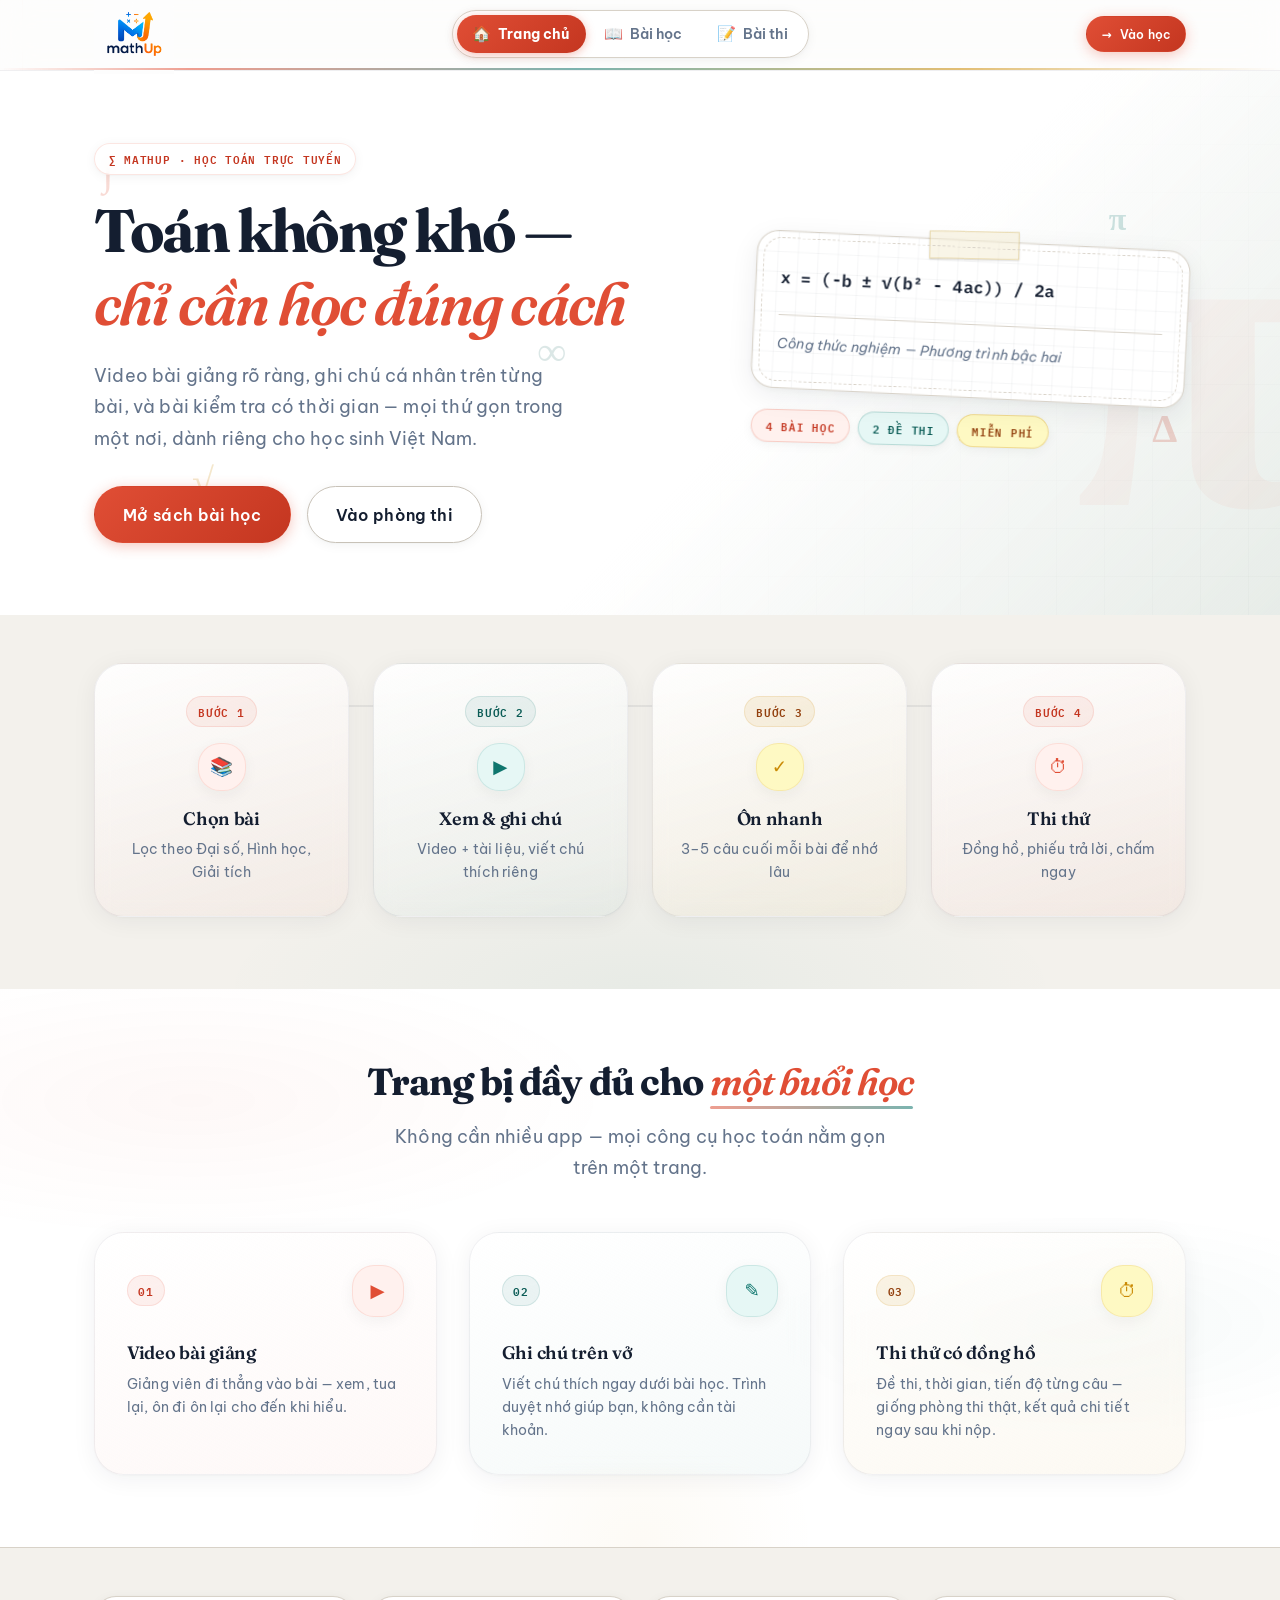
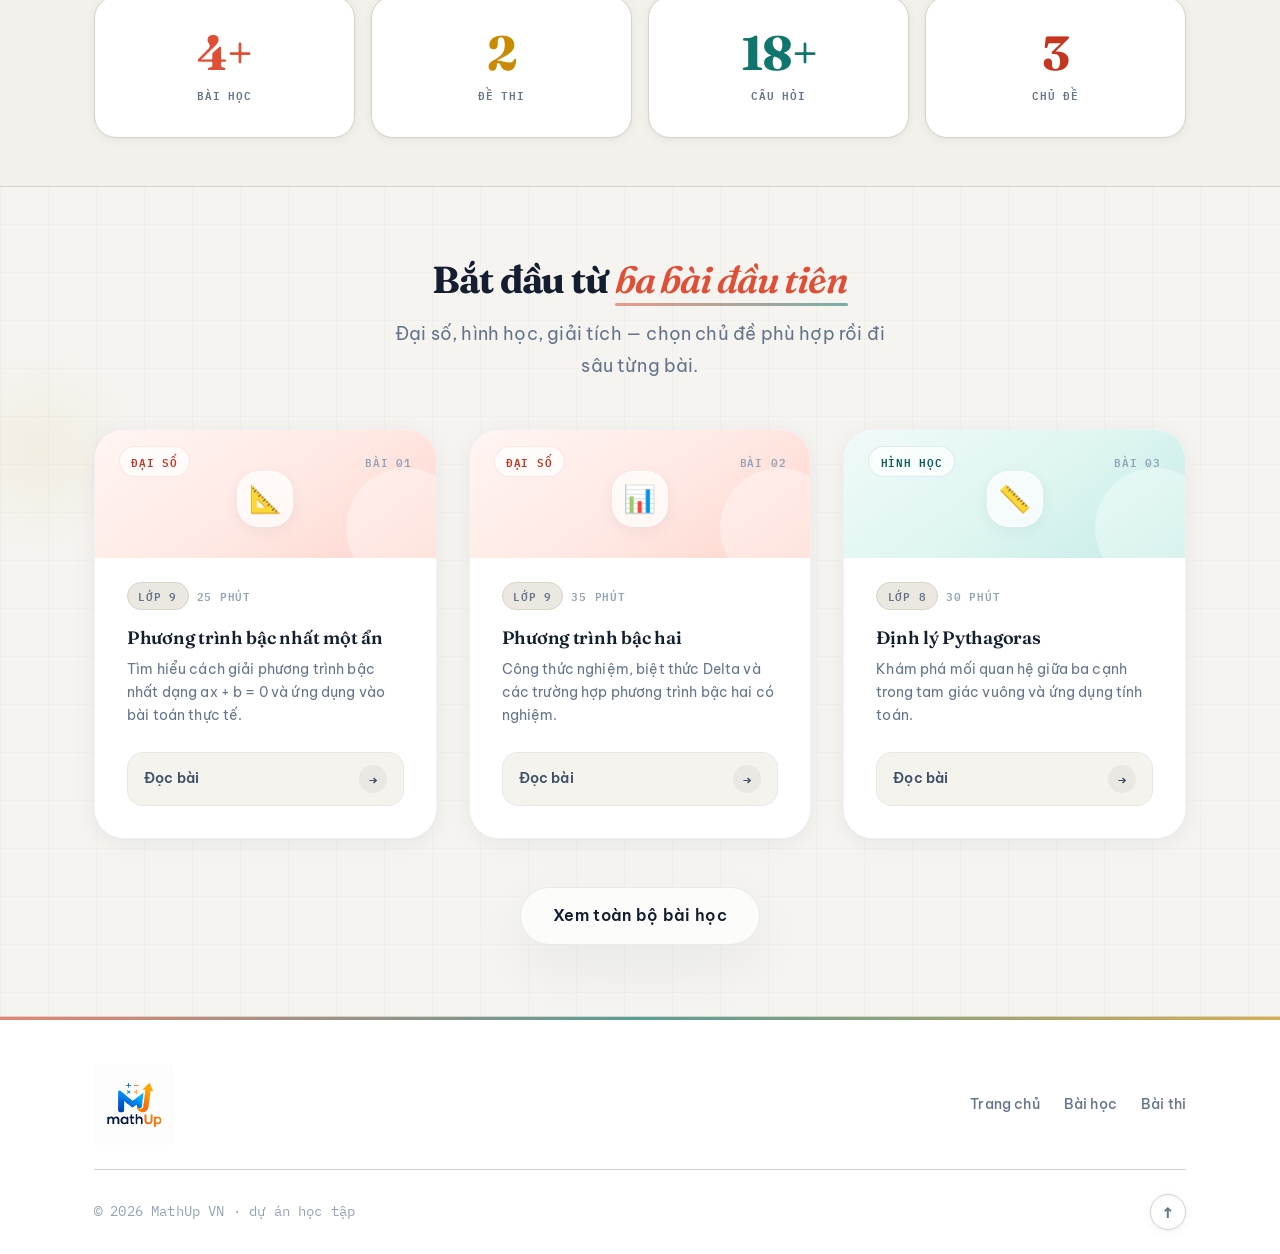
==== commit 7977f3fc: "Enhance UI components and layout for improved user experience. Updated path steps with icons, redesi" ====
--- a/index.html
+++ b/index.html
@@ -52,22 +52,34 @@
       <div class="container">
         <div class="path-steps">
           <div class="path-step reveal">
-            <div class="path-step-num">Bước 1</div>
+            <div class="path-step-head">
+              <span class="path-step-num">Bước 1</span>
+              <span class="path-step-icon" aria-hidden="true">📚</span>
+            </div>
             <h3>Chọn bài</h3>
             <p>Lọc theo Đại số, Hình học, Giải tích</p>
           </div>
           <div class="path-step reveal reveal-delay-1">
-            <div class="path-step-num">Bước 2</div>
+            <div class="path-step-head">
+              <span class="path-step-num">Bước 2</span>
+              <span class="path-step-icon" aria-hidden="true">▶</span>
+            </div>
             <h3>Xem & ghi chú</h3>
             <p>Video + tài liệu, viết chú thích riêng</p>
           </div>
           <div class="path-step reveal reveal-delay-2">
-            <div class="path-step-num">Bước 3</div>
+            <div class="path-step-head">
+              <span class="path-step-num">Bước 3</span>
+              <span class="path-step-icon" aria-hidden="true">✓</span>
+            </div>
             <h3>Ôn nhanh</h3>
             <p>3–5 câu cuối mỗi bài để nhớ lâu</p>
           </div>
           <div class="path-step reveal reveal-delay-3">
-            <div class="path-step-num">Bước 4</div>
+            <div class="path-step-head">
+              <span class="path-step-num">Bước 4</span>
+              <span class="path-step-icon" aria-hidden="true">⏱</span>
+            </div>
             <h3>Thi thử</h3>
             <p>Đồng hồ, phiếu trả lời, chấm ngay</p>
           </div>
@@ -78,31 +90,33 @@
     <section class="section features-section">
       <div class="container">
         <div class="section-head center reveal-scale">
-          <span class="section-num">01 — Tính năng</span>
           <h2>Trang bị đầy đủ cho <em>một buổi học</em></h2>
           <p>Không cần nhiều app — mọi công cụ học toán nằm gọn trên một trang.</p>
         </div>
-        <div class="feature-list">
-          <article class="feature-item reveal">
-            <span class="feature-num">01</span>
-            <div>
-              <h3><span class="feature-icon" aria-hidden="true">▶</span> Video bài giảng</h3>
-              <p>Giảng viên đi thẳng vào bài — xem, tua lại, ôn đi ôn lại cho đến khi hiểu.</p>
+        <div class="feature-grid">
+          <article class="feature-card reveal">
+            <div class="feature-card-head">
+              <span class="feature-card-num">01</span>
+              <div class="feature-card-icon" aria-hidden="true">▶</div>
             </div>
+            <h3>Video bài giảng</h3>
+            <p>Giảng viên đi thẳng vào bài — xem, tua lại, ôn đi ôn lại cho đến khi hiểu.</p>
           </article>
-          <article class="feature-item reveal reveal-delay-1">
-            <span class="feature-num">02</span>
-            <div>
-              <h3><span class="feature-icon" aria-hidden="true">✎</span> Ghi chú trên vở</h3>
-              <p>Viết chú thích ngay dưới bài học. Trình duyệt nhớ giúp bạn, không cần tài khoản.</p>
+          <article class="feature-card reveal reveal-delay-1">
+            <div class="feature-card-head">
+              <span class="feature-card-num">02</span>
+              <div class="feature-card-icon" aria-hidden="true">✎</div>
             </div>
+            <h3>Ghi chú trên vở</h3>
+            <p>Viết chú thích ngay dưới bài học. Trình duyệt nhớ giúp bạn, không cần tài khoản.</p>
           </article>
-          <article class="feature-item reveal reveal-delay-2">
-            <span class="feature-num">03</span>
-            <div>
-              <h3><span class="feature-icon" aria-hidden="true">⏱</span> Thi thử có đồng hồ</h3>
-              <p>Đề thi, thời gian, tiến độ từng câu — giống phòng thi thật, kết quả chi tiết ngay sau khi nộp.</p>
+          <article class="feature-card reveal reveal-delay-2">
+            <div class="feature-card-head">
+              <span class="feature-card-num">03</span>
+              <div class="feature-card-icon" aria-hidden="true">⏱</div>
             </div>
+            <h3>Thi thử có đồng hồ</h3>
+            <p>Đề thi, thời gian, tiến độ từng câu — giống phòng thi thật, kết quả chi tiết ngay sau khi nộp.</p>
           </article>
         </div>
       </div>
@@ -129,15 +143,14 @@
       </div>
     </section>
 
-    <section class="section">
+    <section class="section featured-lessons-section">
       <div class="container">
         <div class="section-head center reveal-scale">
-          <span class="section-num">02 — Bài học</span>
           <h2>Bắt đầu từ <em>ba bài đầu tiên</em></h2>
           <p>Đại số, hình học, giải tích — chọn chủ đề phù hợp rồi đi sâu từng bài.</p>
         </div>
-        <div class="grid-3" id="featuredLessons"></div>
-        <div class="cta-center">
+        <div class="featured-lessons-grid" id="featuredLessons"></div>
+        <div class="featured-lessons-cta reveal">
           <a href="pages/lessons.html" class="btn btn-outline btn-lg">Xem toàn bộ bài học</a>
         </div>
       </div>
@@ -155,25 +168,7 @@
       if (!container) return;
 
       container.innerHTML = LESSONS.slice(0, 3).map(function (lesson, i) {
-        var num = String(lesson.id).padStart(2, '0');
-        return (
-          '<a href="pages/lesson-detail.html?id=' + lesson.id + '" class="card lesson-card reveal reveal-delay-' + (i + 1) + '" style="text-decoration:none;color:inherit;">' +
-            '<span class="card-stamp">Bài ' + num + '</span>' +
-            '<div class="card-img topic-' + lesson.topic + '">' +
-              lesson.icon +
-              '<span class="topic-tag">' + lesson.topicLabel + '</span>' +
-            '</div>' +
-            '<div class="card-body">' +
-              '<div class="card-meta" style="margin-bottom:var(--spacing-sm)">' +
-                '<span class="badge badge-primary">' + lesson.grade + '</span>' +
-              '</div>' +
-              '<h3 class="card-title">' + lesson.title + '</h3>' +
-              '<p class="card-text">' + lesson.description + '</p>' +
-              '<span class="badge badge-secondary">' + lesson.duration + '</span>' +
-              '<span class="card-link-arrow">Đọc bài →</span>' +
-            '</div>' +
-          '</a>'
-        );
+        return window.MathUpUI.renderLessonCard(lesson, { index: i, hrefPrefix: 'pages/lesson-detail.html?id=' });
       }).join('');
 
       if (window.MathUpUI) window.MathUpUI.refreshReveal();
--- a/css/variables.css
+++ b/css/variables.css
@@ -96,6 +96,19 @@
   --font-size-4xl: 3rem;
   --font-size-5xl: 3.75rem;
 
+  /* ── Type scale — dùng xuyên suốt các section ── */
+  --type-label-size: 0.6875rem;
+  --type-label-weight: 600;
+  --type-label-tracking: 0.07em;
+  --type-lead-size: var(--font-size-lg);
+  --type-lead-height: 1.75;
+  --type-card-title-size: var(--font-size-lg);
+  --type-card-title-weight: var(--font-weight-semibold);
+  --type-card-body-size: var(--font-size-sm);
+  --type-card-body-height: 1.65;
+  --type-meta-size: var(--font-size-xs);
+  --type-meta-tracking: 0.04em;
+
   --spacing-xs: 0.25rem;
   --spacing-sm: 0.5rem;
   --spacing-md: 1rem;
@@ -104,24 +117,31 @@
   --spacing-2xl: 3rem;
   --spacing-3xl: 4.5rem;
 
-  --radius-sm: 8px;
-  --radius-md: 14px;
-  --radius-lg: 20px;
-  --radius-xl: 28px;
+  --radius-sm: 10px;
+  --radius-md: 16px;
+  --radius-lg: 22px;
+  --radius-xl: 30px;
+  --radius-2xl: 36px;
   --radius-full: 9999px;
 
-  --shadow-sm: 0 2px 8px rgba(var(--rgb-ink), 0.07), 0 1px 2px rgba(var(--rgb-ink), 0.04);
-  --shadow-md: 0 6px 20px rgba(var(--rgb-ink), 0.09), 0 2px 6px rgba(var(--rgb-ink), 0.05);
-  --shadow-lg: 0 12px 32px rgba(var(--rgb-ink), 0.11), 0 4px 10px rgba(var(--rgb-ink), 0.06);
-  --shadow-card: 0 4px 18px rgba(var(--rgb-ink), 0.08);
-  --shadow-card-hover: 0 10px 28px rgba(var(--rgb-primary), 0.18), 0 4px 10px rgba(var(--rgb-primary), 0.1);
-  --shadow-inset: inset 0 1px 0 rgba(255, 255, 255, 0.65);
+  --shadow-sm: 0 2px 12px rgba(var(--rgb-ink), 0.05), 0 1px 3px rgba(var(--rgb-ink), 0.03);
+  --shadow-md: 0 8px 28px rgba(var(--rgb-ink), 0.07), 0 2px 8px rgba(var(--rgb-ink), 0.04);
+  --shadow-lg: 0 16px 40px rgba(var(--rgb-ink), 0.09), 0 4px 12px rgba(var(--rgb-ink), 0.05);
+  --shadow-card: 0 4px 24px rgba(var(--rgb-ink), 0.06), 0 1px 3px rgba(var(--rgb-ink), 0.03);
+  --shadow-card-hover: 0 14px 36px rgba(var(--rgb-primary), 0.14), 0 4px 12px rgba(var(--rgb-primary), 0.08);
+  --shadow-soft: 0 20px 60px rgba(var(--rgb-ink), 0.06);
+  --shadow-glow-warm: 0 8px 32px rgba(var(--rgb-primary), 0.12);
+  --shadow-glow-cool: 0 8px 32px rgba(var(--rgb-secondary), 0.1);
+  --shadow-inset: inset 0 1px 0 rgba(255, 255, 255, 0.72);
+  --glass-bg: rgba(255, 255, 255, 0.72);
+  --glass-border: rgba(255, 255, 255, 0.55);
 
   --header-main-height: 68px;
   --header-height: var(--header-main-height);
   --container-max: 1140px;
-  --transition: 0.28s cubic-bezier(0.4, 0, 0.2, 1);
-  --transition-spring: 0.4s cubic-bezier(0.34, 1.25, 0.64, 1);
+  --transition: 0.32s cubic-bezier(0.4, 0, 0.2, 1);
+  --transition-spring: 0.45s cubic-bezier(0.34, 1.2, 0.64, 1);
+  --transition-smooth: 0.5s cubic-bezier(0.25, 0.46, 0.45, 0.94);
 
   --border-soft: 1px solid var(--color-border);
   --border-medium: 1.5px solid var(--color-border-strong);
--- a/css/base.css
+++ b/css/base.css
@@ -22,13 +22,14 @@
   color: var(--color-text);
   background-color: var(--color-canvas);
   background-image:
-    linear-gradient(rgba(var(--rgb-ink), 0.025) 1px, transparent 1px),
-    linear-gradient(90deg, rgba(var(--rgb-ink), 0.025) 1px, transparent 1px);
-  background-size: 40px 40px;
+    linear-gradient(rgba(var(--rgb-ink), 0.018) 1px, transparent 1px),
+    linear-gradient(90deg, rgba(var(--rgb-ink), 0.018) 1px, transparent 1px);
+  background-size: 48px 48px;
   min-height: 100vh;
   display: flex;
   flex-direction: column;
   -webkit-font-smoothing: antialiased;
+  -moz-osx-font-smoothing: grayscale;
 }
 
 main {
@@ -129,45 +130,115 @@
   margin: 0.75rem auto 0;
 }
 
-.section-num {
-  display: block;
+/* ── Type system — đồng bộ font toàn site ── */
+
+/* Nhãn / kicker / badge nhỏ */
+.section-num,
+.hero-kicker,
+.feature-card-num,
+.path-step-num,
+.lesson-card-topic,
+.lesson-card-num,
+.lesson-card-time,
+.exam-count,
+.lesson-count,
+.hero-tags li,
+.badge,
+.stat-label {
   font-family: var(--font-mono);
-  font-size: var(--font-size-xs);
-  font-weight: 600;
-  color: var(--color-primary);
-  letter-spacing: var(--letter-spacing-wider);
+  font-size: var(--type-label-size);
+  font-weight: var(--type-label-weight);
+  letter-spacing: var(--type-label-tracking);
   text-transform: uppercase;
-  margin-bottom: var(--spacing-sm);
+}
+
+.section-num,
+.hero-kicker {
+  display: inline-flex;
+  align-items: center;
+  gap: 0.4rem;
+  color: var(--color-primary-dark);
+  margin-bottom: var(--spacing-md);
+  padding: 0.35rem 0.85rem;
+  background: rgba(255, 255, 255, 0.75);
+  border: 1px solid rgba(var(--rgb-primary), 0.14);
+  border-radius: var(--radius-full);
+  backdrop-filter: blur(8px);
+  -webkit-backdrop-filter: blur(8px);
+  box-shadow: var(--shadow-sm);
+}
+
+.hero-kicker {
+  margin-bottom: var(--spacing-lg);
+}
+
+/* Mô tả section / hero */
+.section-head p,
+.hero-lead,
+.page-header p {
+  font-family: var(--font-body);
+  font-size: var(--type-lead-size);
+  font-weight: var(--font-weight-body);
+  line-height: var(--type-lead-height);
+  letter-spacing: var(--letter-spacing-normal);
+  color: var(--color-text-muted);
+}
+
+/* Tiêu đề card */
+.feature-card h3,
+.path-step h3,
+.lesson-card .card-title,
+.card-title,
+.exam-card .card-title {
+  font-family: var(--font-display);
+  font-size: var(--type-card-title-size);
+  font-weight: var(--type-card-title-weight);
+  letter-spacing: var(--letter-spacing-snug);
+  line-height: var(--line-height-snug);
+  color: var(--color-text);
+}
+
+/* Nội dung card */
+.feature-card p,
+.path-step p,
+.lesson-card .card-text,
+.card-text {
+  font-family: var(--font-body);
+  font-size: var(--type-card-body-size);
+  font-weight: var(--font-weight-body);
+  line-height: var(--type-card-body-height);
+  letter-spacing: var(--letter-spacing-normal);
+  color: var(--color-text-muted);
 }
 
 .section-head h2 em {
   font-style: italic;
   color: var(--color-primary);
   font-weight: var(--font-weight-display-em);
+  position: relative;
+  display: inline-block;
+  padding-bottom: 0.15em;
 }
 
 .section-head h2 {
   position: relative;
   display: inline-block;
-  padding-bottom: var(--spacing-sm);
-}
-
-.section-head h2::after {
+}
+
+.section-head h2 em::after {
   content: '';
   position: absolute;
   left: 0;
   bottom: 0;
   width: 100%;
-  height: 4px;
-  background: linear-gradient(90deg, var(--color-primary), var(--color-secondary), var(--color-accent));
+  height: 3px;
+  background: linear-gradient(90deg, var(--color-primary), var(--color-secondary));
   border-radius: var(--radius-full);
-  opacity: 0.9;
-}
-
-.section-head.center h2::after {
-  left: 50%;
-  transform: translateX(-50%);
-  width: 72px;
+  opacity: 0.55;
+}
+
+.section-head h2::after {
+  display: none;
 }
 
 .text-mono {
--- a/css/layout.css
+++ b/css/layout.css
@@ -8,8 +8,12 @@
 main { flex: 1; }
 main.main-padded {
   padding: var(--spacing-2xl) 0 var(--spacing-3xl);
-  background: var(--color-section-a);
-  position: relative;
+  background:
+    radial-gradient(ellipse 80% 50% at 10% 0%, rgba(var(--rgb-secondary), 0.06) 0%, transparent 55%),
+    radial-gradient(ellipse 60% 40% at 95% 5%, rgba(var(--rgb-primary), 0.05) 0%, transparent 50%),
+    var(--color-section-a);
+  position: relative;
+  overflow: hidden;
 }
 
 main.main-padded::before {
@@ -18,8 +22,21 @@
   top: 0;
   left: 0;
   right: 0;
-  height: 200px;
-  background: linear-gradient(180deg, rgba(var(--rgb-ink), 0.02) 0%, transparent 100%);
+  height: 240px;
+  background: linear-gradient(180deg, rgba(var(--rgb-ink), 0.015) 0%, transparent 100%);
+  pointer-events: none;
+  z-index: 0;
+}
+
+main.main-padded::after {
+  content: '';
+  position: absolute;
+  bottom: -120px;
+  right: -80px;
+  width: 320px;
+  height: 320px;
+  border-radius: 50%;
+  background: radial-gradient(circle, rgba(var(--rgb-accent), 0.06) 0%, transparent 70%);
   pointer-events: none;
   z-index: 0;
 }
@@ -36,16 +53,16 @@
   position: sticky;
   top: 0;
   z-index: 100;
+  background: rgba(255, 255, 255, 0.82);
+  backdrop-filter: blur(16px) saturate(1.2);
+  -webkit-backdrop-filter: blur(16px) saturate(1.2);
+  border-bottom: 1px solid rgba(var(--rgb-ink), 0.06);
+  transition: box-shadow var(--transition-smooth), background var(--transition-smooth);
+}
+
+.site-header.is-scrolled {
   background: rgba(255, 255, 255, 0.94);
-  backdrop-filter: blur(12px);
-  -webkit-backdrop-filter: blur(12px);
-  border-bottom: var(--border-soft);
-  transition: box-shadow 0.3s ease, background 0.3s ease;
-}
-
-.site-header.is-scrolled {
-  background: rgba(255, 255, 255, 0.98);
-  box-shadow: var(--shadow-md);
+  box-shadow: var(--shadow-soft);
 }
 
 .header-inner {
@@ -376,31 +393,47 @@
 
 .page-header {
   margin-bottom: var(--spacing-2xl);
-  padding-bottom: var(--spacing-xl);
-  border-bottom: var(--border-soft);
-  position: relative;
+  padding: var(--spacing-xl) var(--spacing-2xl);
+  border: 1px solid rgba(var(--rgb-ink), 0.06);
+  border-radius: var(--radius-2xl);
+  background: var(--glass-bg);
+  backdrop-filter: blur(12px);
+  -webkit-backdrop-filter: blur(12px);
+  box-shadow: var(--shadow-soft);
+  position: relative;
+  overflow: hidden;
+}
+
+.page-header::before {
+  content: '';
+  position: absolute;
+  inset: 0;
+  background: linear-gradient(135deg, rgba(var(--rgb-primary), 0.03) 0%, transparent 40%, rgba(var(--rgb-secondary), 0.04) 100%);
+  pointer-events: none;
 }
 
 .page-header::after {
   content: '';
   position: absolute;
-  bottom: -1px;
-  left: 0;
-  width: 80px;
+  bottom: 0;
+  left: var(--spacing-2xl);
+  width: 64px;
   height: 3px;
   background: linear-gradient(90deg, var(--color-primary), var(--color-secondary));
   border-radius: var(--radius-full);
+  opacity: 0.75;
 }
 
 .page-header-deco {
   position: absolute;
-  right: 0;
-  top: -10px;
+  right: var(--spacing-lg);
+  top: 50%;
+  transform: translateY(-50%);
   font-family: var(--font-display);
   font-size: clamp(4rem, 12vw, 7rem);
   font-weight: 800;
   color: var(--color-primary);
-  opacity: 0.05;
+  opacity: 0.04;
   line-height: 1;
   pointer-events: none;
   user-select: none;
@@ -423,9 +456,20 @@
 .breadcrumb-current { color: var(--color-ink); font-weight: 700; }
 
 /* Page header nội trang */
-.page-header h1 { margin: var(--spacing-sm) 0; max-width: 720px; letter-spacing: -0.035em; }
+.page-header h1 {
+  margin: var(--spacing-sm) 0;
+  max-width: 720px;
+  letter-spacing: -0.035em;
+  position: relative;
+  z-index: 1;
+}
 .page-header h1 em { font-style: italic; color: var(--color-primary); font-weight: var(--font-weight-display-em); }
-.page-header p { font-size: var(--font-size-lg); max-width: 560px; line-height: 1.75; }
+.page-header p {
+  max-width: 560px;
+  position: relative;
+  z-index: 1;
+}
+.page-header .section-num { position: relative; z-index: 1; }
 
 /* Grids */
 .grid-2 { display: grid; grid-template-columns: repeat(2, 1fr); gap: var(--spacing-xl); }
--- a/css/components.css
+++ b/css/components.css
@@ -96,9 +96,9 @@
 }
 
 .card:hover {
-  transform: translateY(-5px);
+  transform: translateY(-4px);
   box-shadow: var(--shadow-card-hover);
-  border-color: rgba(var(--rgb-primary), 0.3);
+  border-color: rgba(var(--rgb-primary), 0.22);
 }
 
 .card-body { padding: var(--spacing-lg) var(--spacing-xl); }
@@ -127,15 +127,10 @@
 }
 
 .card-title {
-  font-family: var(--font-display);
-  font-size: var(--font-size-lg);
-  font-weight: var(--font-weight-semibold);
-  letter-spacing: var(--letter-spacing-snug);
   margin-bottom: var(--spacing-sm);
-  line-height: var(--line-height-snug);
-}
-
-.card-text { font-size: var(--font-size-sm); margin-bottom: var(--spacing-md); line-height: 1.7; letter-spacing: 0.005em; }
+}
+
+.card-text { margin-bottom: var(--spacing-md); }
 .card-meta { display: flex; gap: var(--spacing-sm); flex-wrap: wrap; }
 
 .card-link-arrow {
@@ -163,11 +158,6 @@
 .badge {
   display: inline-flex;
   padding: 0.2rem 0.65rem;
-  font-family: var(--font-mono);
-  font-size: 0.7rem;
-  font-weight: 700;
-  text-transform: uppercase;
-  letter-spacing: 0.04em;
   border: 1px solid transparent;
   border-radius: var(--radius-full);
 }
@@ -210,17 +200,27 @@
 .timer {
   display: inline-flex;
   align-items: center;
-  gap: var(--spacing-sm);
-  padding: 0.4rem 0.875rem;
+  gap: 0.5rem;
+  padding: 0.45rem 1rem;
   background: var(--color-ink);
   color: var(--color-chalk);
   font-family: var(--font-mono);
   font-weight: 700;
-  font-size: var(--font-size-lg);
+  font-size: var(--font-size-base);
   border: none;
   border-radius: var(--radius-full);
   font-variant-numeric: tabular-nums;
-  box-shadow: var(--shadow-sm);
+  box-shadow: 0 2px 12px rgba(var(--rgb-ink), 0.25);
+}
+
+.timer-icon {
+  display: flex;
+  align-items: center;
+  opacity: 0.85;
+}
+
+.timer-icon svg {
+  display: block;
 }
 
 .timer.warning { background: var(--color-accent); color: var(--color-ink); border-color: var(--color-ink); }
@@ -352,13 +352,15 @@
 .modal-overlay.open { opacity: 1; visibility: visible; }
 
 .modal {
-  background: var(--color-surface);
-  border: var(--border-soft);
-  border-radius: var(--radius-xl);
+  background: var(--glass-bg);
+  border: 1px solid rgba(var(--rgb-ink), 0.06);
+  border-radius: var(--radius-2xl);
   padding: var(--spacing-2xl);
   max-width: 420px;
   width: 100%;
-  box-shadow: var(--shadow-lg);
+  box-shadow: var(--shadow-soft);
+  backdrop-filter: blur(16px);
+  -webkit-backdrop-filter: blur(16px);
   transform: translateY(12px) scale(0.97);
   transition: transform var(--transition-spring);
 }
@@ -424,11 +426,7 @@
 }
 
 .stat-label {
-  font-family: var(--font-mono);
-  font-size: var(--font-size-xs);
   color: var(--color-text-muted);
-  text-transform: uppercase;
-  letter-spacing: 0.1em;
   margin-top: var(--spacing-sm);
 }
 
@@ -442,22 +440,97 @@
   position: sticky;
   top: var(--header-height);
   z-index: 50;
-  background: rgba(255, 252, 247, 0.96);
-  backdrop-filter: blur(12px);
-  -webkit-backdrop-filter: blur(12px);
-  border-bottom: var(--border-soft);
-  padding: var(--spacing-md) 0;
-  box-shadow: var(--shadow-sm);
+  background: rgba(255, 252, 247, 0.92);
+  backdrop-filter: blur(20px) saturate(1.2);
+  -webkit-backdrop-filter: blur(20px) saturate(1.2);
+  border-bottom: 1px solid rgba(var(--rgb-ink), 0.07);
+  padding: var(--spacing-sm) 0;
+  box-shadow: 0 4px 24px rgba(var(--rgb-ink), 0.06);
 }
 
 .exam-bar-inner {
-  display: flex;
+  display: grid;
+  grid-template-columns: minmax(0, 1fr) minmax(180px, 280px) auto;
   align-items: center;
   gap: var(--spacing-lg);
-  flex-wrap: wrap;
-}
-
-.exam-bar .progress-wrapper { flex: 1; min-width: 180px; }
+}
+
+.exam-bar-start {
+  display: flex;
+  align-items: center;
+  gap: var(--spacing-md);
+  min-width: 0;
+}
+
+.exam-bar-back {
+  display: inline-flex;
+  align-items: center;
+  gap: 0.35rem;
+  padding: 0.4rem 0.75rem;
+  border-radius: var(--radius-full);
+  font-size: var(--font-size-sm);
+  font-weight: var(--font-weight-semibold);
+  color: var(--color-text-muted);
+  border: 1px solid rgba(var(--rgb-ink), 0.06);
+  background: rgba(var(--rgb-ink), 0.03);
+  transition: all var(--transition);
+  flex-shrink: 0;
+}
+
+.exam-bar-back:hover {
+  color: var(--color-primary-dark);
+  background: var(--color-primary-light);
+  border-color: rgba(var(--rgb-primary), 0.15);
+}
+
+.exam-bar-back-icon {
+  font-family: var(--font-mono);
+  font-size: 0.9rem;
+}
+
+.exam-bar-divider {
+  width: 1px;
+  height: 28px;
+  background: rgba(var(--rgb-ink), 0.08);
+  flex-shrink: 0;
+}
+
+.exam-bar-title-wrap {
+  min-width: 0;
+  display: flex;
+  flex-direction: column;
+  gap: 0.1rem;
+}
+
+.exam-bar-title {
+  font-family: var(--font-display);
+  font-size: var(--font-size-sm);
+  font-weight: var(--font-weight-semibold);
+  color: var(--color-ink);
+  white-space: nowrap;
+  overflow: hidden;
+  text-overflow: ellipsis;
+}
+
+.exam-bar-center {
+  min-width: 0;
+}
+
+.exam-bar-end {
+  display: flex;
+  align-items: center;
+  gap: var(--spacing-md);
+  flex-shrink: 0;
+}
+
+.exam-bar .progress-wrapper {
+  flex: 1;
+  min-width: 0;
+}
+
+.exam-submit-btn {
+  white-space: nowrap;
+}
 
 /* Score */
 .score-circle {
--- a/css/pages.css
+++ b/css/pages.css
@@ -34,18 +34,9 @@
 }
 
 .hero-kicker {
-  font-family: var(--font-mono);
-  font-size: var(--font-size-sm);
-  font-weight: 700;
   color: var(--color-primary-dark);
-  text-transform: uppercase;
-  letter-spacing: 0.08em;
   margin-bottom: var(--spacing-lg);
   display: inline-block;
-  padding: 0.35rem 0.85rem;
-  background: rgba(255, 255, 255, 0.7);
-  border-radius: var(--radius-full);
-  border: 1px solid rgba(var(--rgb-primary), 0.22);
   backdrop-filter: blur(6px);
 }
 
@@ -67,11 +58,8 @@
 }
 
 .hero-lead {
-  font-size: var(--font-size-lg);
-  line-height: 1.8;
   max-width: 480px;
   margin-bottom: var(--spacing-xl);
-  letter-spacing: 0.005em;
 }
 
 .hero-actions {
@@ -132,11 +120,6 @@
 }
 
 .hero-tags li {
-  font-family: var(--font-mono);
-  font-size: var(--font-size-xs);
-  font-weight: 700;
-  text-transform: uppercase;
-  letter-spacing: 0.05em;
   padding: 0.35rem 0.85rem;
   border: 1px solid rgba(196, 69, 54, 0.15);
   border-radius: var(--radius-full);
@@ -150,89 +133,120 @@
 
 /* ===== FEATURES ===== */
 .features-section {
-  background: var(--color-section-a);
-  border-bottom: none;
-}
-
-.feature-list {
+  background:
+    radial-gradient(ellipse 60% 45% at 15% 20%, rgba(var(--rgb-primary), 0.04) 0%, transparent 55%),
+    radial-gradient(ellipse 50% 40% at 85% 60%, rgba(var(--rgb-secondary), 0.04) 0%, transparent 50%),
+    var(--color-section-a);
+  position: relative;
+  overflow: hidden;
+}
+
+.features-section::after {
+  content: '';
+  position: absolute;
+  bottom: -80px;
+  left: 50%;
+  transform: translateX(-50%);
+  width: 480px;
+  height: 160px;
+  border-radius: 50%;
+  background: radial-gradient(circle, rgba(var(--rgb-accent), 0.04) 0%, transparent 70%);
+  pointer-events: none;
+}
+
+.feature-grid {
+  display: grid;
+  grid-template-columns: repeat(3, 1fr);
+  gap: var(--spacing-xl);
+  position: relative;
+  z-index: 1;
+}
+
+.feature-card {
   display: flex;
   flex-direction: column;
-  gap: var(--spacing-lg);
-  border: none;
-  background: transparent;
-  box-shadow: none;
-}
-
-.feature-item {
-  display: grid;
-  grid-template-columns: 80px 1fr;
-  gap: var(--spacing-xl);
-  padding: var(--spacing-xl) var(--spacing-2xl);
-  border: var(--border-soft);
+  padding: var(--spacing-xl);
+  border: 1px solid rgba(var(--rgb-ink), 0.06);
   border-radius: var(--radius-xl);
-  align-items: start;
-  background: var(--color-surface);
-  box-shadow: var(--shadow-sm);
-  transition: transform var(--transition-spring), box-shadow var(--transition), background var(--transition);
-}
-
-.feature-item:last-child { border-bottom: var(--border-soft); }
-.feature-item:hover {
-  background: var(--color-surface);
-  transform: translateY(-3px);
-  box-shadow: var(--shadow-md);
-}
-
-.feature-item:nth-child(1) { border-left: 4px solid var(--topic-algebra); }
-.feature-item:nth-child(2) { border-left: 4px solid var(--topic-geometry); }
-.feature-item:nth-child(3) { border-left: 4px solid var(--topic-calculus); }
-
-.feature-item:nth-child(1) .feature-num { color: var(--topic-algebra); }
-.feature-item:nth-child(2) .feature-num { color: var(--topic-geometry); }
-.feature-item:nth-child(3) .feature-num { color: var(--topic-calculus); }
-
-.feature-num {
-  font-family: var(--font-display);
-  font-size: var(--font-size-3xl);
-  font-weight: var(--font-weight-display);
-  color: var(--color-primary);
-  line-height: 1;
-  opacity: 0.9;
-  letter-spacing: -0.04em;
-}
-
-.feature-item h3 {
-  font-size: var(--font-size-xl);
-  font-weight: var(--font-weight-semibold);
-  letter-spacing: var(--letter-spacing-snug);
+  background: var(--glass-bg);
+  backdrop-filter: blur(10px);
+  -webkit-backdrop-filter: blur(10px);
+  box-shadow: var(--shadow-card);
+  transition: transform var(--transition-spring), box-shadow var(--transition-smooth), border-color var(--transition);
+}
+
+.feature-card:hover {
+  transform: translateY(-6px);
+  box-shadow: var(--shadow-card-hover);
+  border-color: rgba(var(--rgb-primary), 0.15);
+}
+
+.feature-card:nth-child(1) {
+  background: linear-gradient(165deg, rgba(255, 255, 255, 0.88) 0%, rgba(var(--rgb-primary), 0.04) 100%);
+}
+.feature-card:nth-child(2) {
+  background: linear-gradient(165deg, rgba(255, 255, 255, 0.88) 0%, rgba(var(--rgb-secondary), 0.04) 100%);
+}
+.feature-card:nth-child(3) {
+  background: linear-gradient(165deg, rgba(255, 255, 255, 0.88) 0%, rgba(var(--rgb-accent), 0.05) 100%);
+}
+
+.feature-card-head {
+  display: flex;
+  align-items: center;
+  justify-content: space-between;
+  margin-bottom: var(--spacing-lg);
+}
+
+.feature-card-num {
+  padding: 0.3rem 0.65rem;
+  border-radius: var(--radius-full);
+  border: 1px solid rgba(var(--rgb-ink), 0.06);
+  background: rgba(var(--rgb-ink), 0.04);
+}
+
+.feature-card:nth-child(1) .feature-card-num { color: var(--color-primary-dark); background: rgba(var(--rgb-primary), 0.08); border-color: rgba(var(--rgb-primary), 0.12); }
+.feature-card:nth-child(2) .feature-card-num { color: var(--color-secondary-dark); background: rgba(var(--rgb-secondary), 0.08); border-color: rgba(var(--rgb-secondary), 0.12); }
+.feature-card:nth-child(3) .feature-card-num { color: var(--color-accent-dark); background: rgba(var(--rgb-accent), 0.1); border-color: rgba(var(--rgb-accent), 0.14); }
+
+.feature-card-icon {
+  width: 52px;
+  height: 52px;
+  display: flex;
+  align-items: center;
+  justify-content: center;
+  border-radius: var(--radius-lg);
+  font-size: 1.15rem;
+  background: rgba(255, 255, 255, 0.75);
+  border: 1px solid rgba(var(--rgb-ink), 0.06);
+  box-shadow: 0 4px 16px rgba(var(--rgb-ink), 0.05);
+  transition: transform var(--transition-spring);
+}
+
+.feature-card:nth-child(1) .feature-card-icon { color: var(--color-primary); background: var(--color-wash-warm); border-color: rgba(var(--rgb-primary), 0.12); }
+.feature-card:nth-child(2) .feature-card-icon { color: var(--color-secondary); background: var(--color-wash-green); border-color: rgba(var(--rgb-secondary), 0.12); }
+.feature-card:nth-child(3) .feature-card-icon { color: var(--color-accent); background: var(--color-wash-gold); border-color: rgba(var(--rgb-accent), 0.14); }
+
+.feature-card:hover .feature-card-icon {
+  transform: scale(1.08) rotate(-4deg);
+}
+
+.feature-card h3 {
   margin-bottom: var(--spacing-sm);
-  display: flex;
-  align-items: center;
-  gap: 0.5rem;
-}
-
-.feature-icon {
-  display: inline-flex;
-  align-items: center;
-  justify-content: center;
-  width: 32px;
-  height: 32px;
-  border-radius: var(--radius-md);
-  font-size: 0.85rem;
-  flex-shrink: 0;
-  background: var(--color-paper-dark);
-  border: var(--border-soft);
-}
-
-.feature-item:nth-child(1) .feature-icon { background: var(--color-wash-warm); color: var(--color-primary); border-color: rgba(var(--rgb-primary), 0.15); }
-.feature-item:nth-child(2) .feature-icon { background: var(--color-wash-green); color: var(--color-secondary); border-color: rgba(var(--rgb-secondary), 0.15); }
-.feature-item:nth-child(3) .feature-icon { background: var(--color-wash-gold); color: var(--color-accent); border-color: rgba(var(--rgb-accent), 0.2); }
-
-.feature-item p {
-  font-size: var(--font-size-sm);
-  line-height: 1.7;
-  max-width: 520px;
-}
+  transition: color var(--transition);
+}
+
+.feature-card:nth-child(1):hover h3 { color: var(--color-primary-dark); }
+.feature-card:nth-child(2):hover h3 { color: var(--color-secondary-dark); }
+.feature-card:nth-child(3):hover h3 { color: var(--color-accent-dark); }
+
+.feature-card p {
+  margin: 0;
+  flex: 1;
+}
+
+/* Legacy — giữ tương thích nếu còn dùng class cũ */
+.feature-list { display: none; }
 
 /* ===== STATS ===== */
 .stats-section {
@@ -267,13 +281,610 @@
   border: 0;
 }
 
+/* ===== LESSON DETAIL ===== */
+.lesson-main-wrap {
+  padding: var(--spacing-lg) 0 var(--spacing-2xl);
+  background:
+    radial-gradient(ellipse 70% 40% at 5% 0%, rgba(var(--rgb-secondary), 0.04) 0%, transparent 55%),
+    radial-gradient(ellipse 50% 35% at 98% 5%, rgba(var(--rgb-primary), 0.03) 0%, transparent 50%),
+    var(--color-section-a);
+}
+
+.lesson-main-wrap > .container {
+  max-width: 980px;
+}
+
+.lesson-detail-page .breadcrumb {
+  margin-bottom: var(--spacing-md);
+  font-size: var(--font-size-sm);
+}
+
+.lesson-compact-header {
+  margin-bottom: var(--spacing-lg);
+  padding: var(--spacing-md) var(--spacing-lg);
+  border: 1px solid rgba(var(--rgb-ink), 0.06);
+  border-radius: var(--radius-xl);
+  background: var(--glass-bg);
+  backdrop-filter: blur(10px);
+  -webkit-backdrop-filter: blur(10px);
+  box-shadow: var(--shadow-soft);
+  overflow: hidden;
+  position: relative;
+}
+
+.lesson-compact-header::before {
+  content: '';
+  position: absolute;
+  inset: 0;
+  pointer-events: none;
+}
+
+.lesson-compact-header.topic-dai-so::before {
+  background: linear-gradient(135deg, rgba(var(--rgb-primary), 0.06) 0%, transparent 55%);
+}
+.lesson-compact-header.topic-hinh-hoc::before {
+  background: linear-gradient(135deg, rgba(var(--rgb-secondary), 0.06) 0%, transparent 55%);
+}
+.lesson-compact-header.topic-giai-tich::before {
+  background: linear-gradient(135deg, rgba(var(--rgb-accent), 0.07) 0%, transparent 55%);
+}
+
+.lesson-compact-inner {
+  display: flex;
+  align-items: center;
+  gap: var(--spacing-md);
+  position: relative;
+  z-index: 1;
+}
+
+.lesson-compact-icon {
+  width: 48px;
+  height: 48px;
+  flex-shrink: 0;
+  display: flex;
+  align-items: center;
+  justify-content: center;
+  font-size: 1.35rem;
+  border-radius: var(--radius-md);
+  background: rgba(255, 255, 255, 0.75);
+  border: 1px solid rgba(var(--rgb-ink), 0.06);
+  box-shadow: var(--shadow-sm);
+}
+
+.lesson-compact-header.topic-dai-so .lesson-compact-icon { background: var(--color-wash-warm); }
+.lesson-compact-header.topic-hinh-hoc .lesson-compact-icon { background: var(--color-wash-green); }
+.lesson-compact-header.topic-giai-tich .lesson-compact-icon { background: var(--color-wash-gold); }
+
+.lesson-compact-content {
+  flex: 1;
+  min-width: 0;
+}
+
+.lesson-compact-topline {
+  display: flex;
+  align-items: center;
+  flex-wrap: wrap;
+  gap: var(--spacing-sm);
+  margin-bottom: 0.2rem;
+}
+
+.lesson-compact-topline .section-num {
+  margin: 0;
+}
+
+.lesson-compact-topline .lesson-info {
+  display: flex;
+  flex-wrap: wrap;
+  gap: 0.35rem;
+}
+
+.lesson-compact-topline .badge {
+  font-size: 0.65rem;
+  padding: 0.15rem 0.5rem;
+}
+
+.lesson-compact-title {
+  font-family: var(--font-display);
+  font-size: clamp(1.15rem, 2.5vw, var(--font-size-xl));
+  font-weight: var(--font-weight-semibold);
+  letter-spacing: var(--letter-spacing-snug);
+  margin: 0 0 0.25rem;
+  line-height: 1.3;
+}
+
+.lesson-compact-desc {
+  font-size: var(--font-size-sm);
+  color: var(--color-text-muted);
+  margin: 0;
+  line-height: 1.5;
+  display: -webkit-box;
+  -webkit-line-clamp: 2;
+  -webkit-box-orient: vertical;
+  overflow: hidden;
+}
+
+.lesson-compact-back {
+  flex-shrink: 0;
+  white-space: nowrap;
+}
+
 .lesson-info {
   display: flex;
   gap: var(--spacing-sm);
   flex-wrap: wrap;
+}
+
+.lesson-layout {
+  display: grid;
+  grid-template-columns: 168px minmax(0, 1fr);
+  gap: var(--spacing-md);
+  align-items: start;
+}
+
+.lesson-sidebar {
+  position: sticky;
+  top: calc(var(--header-height) + var(--spacing-md));
+  border: 1px solid rgba(var(--rgb-ink), 0.06);
+  border-radius: var(--radius-lg);
+  background: var(--glass-bg);
+  backdrop-filter: blur(10px);
+  -webkit-backdrop-filter: blur(10px);
+  box-shadow: var(--shadow-soft);
+  overflow: hidden;
+  padding: var(--spacing-xs);
+}
+
+.lesson-nav {
+  display: flex;
+  flex-direction: column;
+  gap: 2px;
+}
+
+.lesson-nav a {
+  display: flex;
+  align-items: center;
+  gap: var(--spacing-sm);
+  padding: 0.55rem 0.65rem;
+  border-radius: var(--radius-md);
+  font-size: var(--font-size-xs);
+  font-weight: var(--font-weight-semibold);
+  color: var(--color-text-muted);
+  border: 1px solid transparent;
+  transition: background var(--transition), color var(--transition), border-color var(--transition);
+}
+
+.lesson-nav a:hover {
+  background: rgba(var(--rgb-ink), 0.03);
+  color: var(--color-ink);
+}
+
+.lesson-nav a.active {
+  background: var(--color-primary-light);
+  color: var(--color-primary-dark);
+  border-color: rgba(var(--rgb-primary), 0.12);
+}
+
+.lesson-nav-icon {
+  width: 26px;
+  height: 26px;
+  flex-shrink: 0;
+  display: flex;
+  align-items: center;
+  justify-content: center;
+  border-radius: var(--radius-sm);
+  font-size: 0.75rem;
+  background: rgba(var(--rgb-ink), 0.04);
+}
+
+.lesson-nav a.active .lesson-nav-icon {
+  background: rgba(var(--rgb-primary), 0.12);
+}
+
+.lesson-nav-label {
+  line-height: 1.2;
+}
+
+.lesson-main {
+  min-width: 0;
+  display: flex;
+  flex-direction: column;
+  gap: var(--spacing-md);
+}
+
+.lesson-panel {
+  background: var(--color-surface);
+  border: 1px solid rgba(var(--rgb-ink), 0.06);
+  border-radius: var(--radius-lg);
+  padding: var(--spacing-md) var(--spacing-lg);
+  box-shadow: var(--shadow-soft);
+  scroll-margin-top: calc(var(--header-height) + var(--spacing-md));
+}
+
+.lesson-panel-compact {
+  padding: var(--spacing-md);
+}
+
+.lesson-panel-title {
+  display: flex;
+  align-items: center;
+  gap: 0.45rem;
+  font-family: var(--font-display);
+  font-size: var(--font-size-base);
+  font-weight: var(--font-weight-semibold);
+  margin: 0 0 var(--spacing-md);
+  letter-spacing: var(--letter-spacing-snug);
+  color: var(--color-ink);
+}
+
+.lesson-panel-title span {
+  font-size: 0.9rem;
+  opacity: 0.75;
+}
+
+.lesson-panel-title-row {
+  display: flex;
+  align-items: center;
+  justify-content: space-between;
+  gap: var(--spacing-sm);
   margin-bottom: var(--spacing-md);
 }
 
+.lesson-panel-title-row .lesson-panel-title {
+  margin-bottom: 0;
+}
+
+.lesson-panel-tag {
+  padding: 0.2rem 0.6rem;
+  border-radius: var(--radius-full);
+  background: rgba(var(--rgb-ink), 0.04);
+  border: 1px solid rgba(var(--rgb-ink), 0.06);
+  font-family: var(--font-mono);
+  font-size: 0.65rem;
+  font-weight: 700;
+  color: var(--color-text-muted);
+}
+
+.lesson-split-grid {
+  display: grid;
+  grid-template-columns: 1fr 1fr;
+  gap: var(--spacing-md);
+}
+
+.lesson-split-grid .lesson-panel {
+  height: 100%;
+  display: flex;
+  flex-direction: column;
+}
+
+.lesson-split-grid .lesson-note-input {
+  flex: 1;
+  min-height: 100px;
+}
+
+.lesson-video {
+  border: 1px solid rgba(var(--rgb-ink), 0.06);
+  border-radius: var(--radius-md);
+  box-shadow: var(--shadow-sm);
+  overflow: hidden;
+}
+
+.lesson-doc-card {
+  display: flex;
+  align-items: center;
+  gap: var(--spacing-md);
+  padding: var(--spacing-sm) var(--spacing-md);
+  border: 1px solid rgba(var(--rgb-ink), 0.06);
+  border-radius: var(--radius-md);
+  background: rgba(var(--rgb-ink), 0.02);
+}
+
+.lesson-doc-icon {
+  width: 40px;
+  height: 40px;
+  flex-shrink: 0;
+  display: flex;
+  align-items: center;
+  justify-content: center;
+  border-radius: var(--radius-sm);
+  font-family: var(--font-mono);
+  font-size: 0.6rem;
+  font-weight: 700;
+  letter-spacing: 0.05em;
+  color: var(--color-danger);
+  background: var(--color-danger-light);
+  border: 1px solid rgba(197, 40, 40, 0.12);
+}
+
+.lesson-doc-body {
+  flex: 1;
+  min-width: 0;
+}
+
+.lesson-doc-body h3 {
+  font-family: var(--font-body);
+  font-size: var(--font-size-sm);
+  font-weight: var(--font-weight-semibold);
+  margin-bottom: 0.1rem;
+}
+
+.lesson-doc-body p {
+  font-size: var(--font-size-xs);
+  color: var(--color-text-muted);
+  margin: 0;
+}
+
+.lesson-note-input {
+  min-height: 100px;
+  border-color: rgba(var(--rgb-ink), 0.08);
+  background: rgba(255, 255, 255, 0.85);
+  font-size: var(--font-size-sm);
+  padding: var(--spacing-sm) var(--spacing-md);
+}
+
+.lesson-quiz-list {
+  display: flex;
+  flex-direction: column;
+  gap: var(--spacing-sm);
+}
+
+.quiz-question {
+  padding: var(--spacing-md);
+  border: 1px solid rgba(var(--rgb-ink), 0.06);
+  border-radius: var(--radius-md);
+  background: rgba(var(--rgb-ink), 0.02);
+}
+
+.quiz-question-head {
+  margin-bottom: var(--spacing-sm);
+}
+
+.quiz-question-num {
+  display: inline-block;
+  font-family: var(--font-mono);
+  font-size: 0.6rem;
+  font-weight: 700;
+  letter-spacing: 0.06em;
+  text-transform: uppercase;
+  color: var(--color-primary-dark);
+  background: var(--color-primary-light);
+  border: 1px solid rgba(var(--rgb-primary), 0.12);
+  padding: 0.15rem 0.5rem;
+  border-radius: var(--radius-full);
+  margin-bottom: 0.35rem;
+}
+
+.quiz-question h4 {
+  font-family: var(--font-body);
+  font-weight: var(--font-weight-semibold);
+  font-size: var(--font-size-sm);
+  line-height: 1.5;
+  color: var(--color-ink);
+  margin: 0;
+}
+
+.quiz-options {
+  display: flex;
+  flex-direction: column;
+  gap: 0.35rem;
+}
+
+.quiz-option {
+  display: grid;
+  grid-template-columns: 28px 1fr;
+  gap: var(--spacing-sm);
+  align-items: start;
+  padding: 0.55rem 0.65rem;
+  border: 1px solid rgba(var(--rgb-ink), 0.06);
+  border-radius: var(--radius-md);
+  background: var(--color-surface);
+  cursor: pointer;
+  transition: all var(--transition-spring);
+}
+
+.quiz-option:hover {
+  transform: translateX(3px);
+  background: var(--color-paper-dark);
+  box-shadow: var(--shadow-sm);
+}
+
+.quiz-option.selected {
+  background: var(--color-primary-light);
+  border-color: rgba(var(--rgb-primary), 0.25);
+}
+
+.quiz-option.correct {
+  background: var(--color-secondary-light);
+  border-color: rgba(var(--rgb-secondary), 0.3);
+}
+
+.quiz-option.incorrect {
+  background: var(--color-danger-light);
+  border-color: rgba(197, 40, 40, 0.25);
+}
+
+.quiz-option input { display: none; }
+
+.quiz-option-letter {
+  width: 26px;
+  height: 26px;
+  border: 1px solid rgba(var(--rgb-ink), 0.08);
+  border-radius: var(--radius-full);
+  display: flex;
+  align-items: center;
+  justify-content: center;
+  font-family: var(--font-mono);
+  font-weight: 700;
+  font-size: var(--font-size-xs);
+  background: var(--color-surface);
+  transition: background var(--transition), color var(--transition), border-color var(--transition);
+}
+
+.quiz-option.selected .quiz-option-letter {
+  background: var(--color-primary);
+  color: white;
+  border-color: transparent;
+}
+
+.quiz-option.correct .quiz-option-letter {
+  background: var(--color-secondary);
+  color: white;
+  border-color: transparent;
+}
+
+.quiz-option.incorrect .quiz-option-letter {
+  background: var(--color-danger);
+  color: white;
+  border-color: transparent;
+}
+
+.quiz-option-text {
+  padding-top: 2px;
+  font-size: var(--font-size-sm);
+  line-height: 1.5;
+  color: var(--color-ink-soft);
+}
+
+.quiz-question-actions {
+  display: flex;
+  align-items: center;
+  flex-wrap: wrap;
+  gap: var(--spacing-sm);
+  margin-top: var(--spacing-sm);
+  padding-top: var(--spacing-sm);
+  border-top: 1px dashed rgba(var(--rgb-ink), 0.08);
+}
+
+.note-actions {
+  display: flex;
+  align-items: center;
+  gap: var(--spacing-sm);
+  margin-top: var(--spacing-sm);
+  flex-wrap: wrap;
+}
+
+.note-status {
+  font-family: var(--font-mono);
+  font-size: var(--type-label-size);
+  font-weight: var(--type-label-weight);
+  letter-spacing: var(--type-label-tracking);
+  text-transform: uppercase;
+  color: var(--color-secondary);
+  opacity: 0;
+  transition: opacity var(--transition);
+}
+
+.note-status.show { opacity: 1; }
+
+/* Legacy — giữ tương thích */
+.lesson-hero {
+  margin-bottom: var(--spacing-lg);
+  padding: var(--spacing-md) var(--spacing-lg);
+  border: 1px solid rgba(var(--rgb-ink), 0.06);
+  border-radius: var(--radius-xl);
+  background: var(--glass-bg);
+  backdrop-filter: blur(12px);
+  -webkit-backdrop-filter: blur(12px);
+  box-shadow: var(--shadow-soft);
+  overflow: hidden;
+  position: relative;
+}
+
+.lesson-hero-inner {
+  display: flex;
+  align-items: flex-start;
+  gap: var(--spacing-md);
+  position: relative;
+  z-index: 1;
+}
+
+.lesson-hero-icon {
+  width: 48px;
+  height: 48px;
+  flex-shrink: 0;
+  display: flex;
+  align-items: center;
+  justify-content: center;
+  font-size: 1.35rem;
+  border-radius: var(--radius-md);
+  background: rgba(255, 255, 255, 0.75);
+  border: 1px solid rgba(var(--rgb-ink), 0.06);
+  box-shadow: var(--shadow-sm);
+}
+
+.lesson-hero-content h1 {
+  margin: var(--spacing-sm) 0 var(--spacing-sm);
+  font-size: var(--font-size-xl);
+}
+
+.lesson-hero-lead {
+  max-width: 640px;
+  margin-top: var(--spacing-sm);
+  font-size: var(--font-size-sm);
+}
+
+.lesson-sidebar-title { display: none; }
+.lesson-sidebar-foot { display: none; }
+
+.lesson-panel-head {
+  display: flex;
+  align-items: flex-start;
+  gap: var(--spacing-md);
+  margin-bottom: var(--spacing-md);
+  padding-bottom: var(--spacing-sm);
+  border-bottom: 1px solid rgba(var(--rgb-ink), 0.06);
+}
+
+.lesson-panel-icon {
+  width: 36px;
+  height: 36px;
+  flex-shrink: 0;
+  display: flex;
+  align-items: center;
+  justify-content: center;
+  border-radius: var(--radius-md);
+  font-size: 0.9rem;
+  background: var(--color-paper);
+  border: 1px solid rgba(var(--rgb-ink), 0.06);
+}
+
+.lesson-panel-head h2 {
+  font-family: var(--font-display);
+  font-size: var(--font-size-base);
+  font-weight: var(--font-weight-semibold);
+  margin-bottom: 0.15rem;
+}
+
+.lesson-panel-desc {
+  font-size: var(--font-size-xs);
+  line-height: 1.5;
+  color: var(--color-text-muted);
+  margin: 0;
+}
+
+.lesson-note-sheet {
+  padding: 0;
+  border: none;
+  background: transparent;
+  box-shadow: none;
+}
+
+.lesson-back-link {
+  display: block;
+  text-align: center;
+  font-size: var(--font-size-sm);
+  font-weight: var(--font-weight-semibold);
+  color: var(--color-text-muted);
+  padding: 0.5rem;
+  border-radius: var(--radius-md);
+  transition: color var(--transition), background var(--transition);
+}
+
+.lesson-back-link:hover {
+  color: var(--color-primary-dark);
+  background: rgba(var(--rgb-primary), 0.06);
+}
+
+/* Legacy content-section — giữ cho trang khác nếu cần */
 .content-section {
   background: var(--color-surface);
   border: var(--border-soft);
@@ -295,71 +906,381 @@
   gap: var(--spacing-sm);
 }
 
-.note-actions {
-  display: flex;
-  align-items: center;
-  gap: var(--spacing-md);
-  margin-top: var(--spacing-md);
+/* ===== EXAM SESSION PAGE ===== */
+.exam-page .site-footer {
+  margin-top: 0;
+}
+
+.exam-main {
+  padding: var(--spacing-xl) 0 var(--spacing-3xl);
+  background:
+    radial-gradient(ellipse 70% 45% at 5% 0%, rgba(var(--rgb-secondary), 0.05) 0%, transparent 55%),
+    radial-gradient(ellipse 55% 40% at 98% 10%, rgba(var(--rgb-primary), 0.04) 0%, transparent 50%),
+    var(--color-section-a);
+  position: relative;
+  min-height: calc(100vh - var(--header-height) - 72px);
+}
+
+.exam-main > .container {
+  position: relative;
+  z-index: 1;
+}
+
+.exam-session-header {
+  margin-bottom: var(--spacing-xl);
+  padding: var(--spacing-xl) var(--spacing-2xl);
+  border: 1px solid rgba(var(--rgb-ink), 0.06);
+  border-radius: var(--radius-2xl);
+  background: var(--glass-bg);
+  backdrop-filter: blur(12px);
+  -webkit-backdrop-filter: blur(12px);
+  box-shadow: var(--shadow-soft);
+  position: relative;
+  overflow: hidden;
+}
+
+.exam-session-header::before {
+  content: '';
+  position: absolute;
+  inset: 0;
+  background: linear-gradient(135deg, rgba(var(--rgb-primary), 0.04) 0%, transparent 45%, rgba(var(--rgb-secondary), 0.05) 100%);
+  pointer-events: none;
+}
+
+.exam-session-header::after {
+  content: '';
+  position: absolute;
+  bottom: 0;
+  left: var(--spacing-2xl);
+  width: 72px;
+  height: 3px;
+  background: linear-gradient(90deg, var(--color-primary), var(--color-secondary));
+  border-radius: var(--radius-full);
+  opacity: 0.8;
+}
+
+.exam-session-header-inner {
+  position: relative;
+  z-index: 1;
+}
+
+.exam-session-meta {
+  display: flex;
+  align-items: center;
   flex-wrap: wrap;
-}
-
-.note-status {
+  gap: var(--spacing-sm);
+  margin-bottom: var(--spacing-md);
+}
+
+.exam-session-chip {
+  display: inline-flex;
+  align-items: center;
+  gap: 0.35rem;
+  padding: 0.3rem 0.75rem;
+  border-radius: var(--radius-full);
+  background: rgba(var(--rgb-ink), 0.04);
+  border: 1px solid rgba(var(--rgb-ink), 0.06);
+  font-family: var(--font-mono);
+  font-size: var(--font-size-xs);
+  font-weight: 600;
+  color: var(--color-text-muted);
+}
+
+.exam-session-title {
+  font-family: var(--font-display);
+  font-size: clamp(1.5rem, 3vw, var(--font-size-3xl));
+  font-weight: var(--font-weight-display);
+  letter-spacing: var(--letter-spacing-tight);
+  margin-bottom: var(--spacing-sm);
+  max-width: 720px;
+}
+
+.exam-session-desc {
+  max-width: 640px;
+  margin: 0;
+  color: var(--color-text-muted);
+  line-height: 1.65;
+}
+
+.exam-layout {
+  display: grid;
+  grid-template-columns: minmax(0, 1fr) 280px;
+  gap: var(--spacing-xl);
+  align-items: start;
+}
+
+.exam-main-col {
+  min-width: 0;
+  display: flex;
+  flex-direction: column;
+  gap: var(--spacing-lg);
+}
+
+.exam-question-card {
+  background: var(--color-surface);
+  border: 1px solid rgba(var(--rgb-ink), 0.06);
+  border-radius: var(--radius-2xl);
+  padding: var(--spacing-2xl);
+  min-height: 320px;
+  box-shadow: var(--shadow-card);
+  position: relative;
+  overflow: hidden;
+}
+
+.exam-question-card::before {
+  content: '';
+  position: absolute;
+  top: 0;
+  left: 0;
+  right: 0;
+  height: 4px;
+  background: linear-gradient(90deg, var(--color-primary), var(--color-secondary), var(--color-accent));
+  opacity: 0.85;
+}
+
+.exam-question-head {
+  display: flex;
+  align-items: center;
+  justify-content: space-between;
+  flex-wrap: wrap;
+  gap: var(--spacing-sm);
+  margin-bottom: var(--spacing-lg);
+}
+
+.exam-question-badge {
+  display: inline-flex;
+  align-items: center;
+  padding: 0.35rem 0.85rem;
+  border-radius: var(--radius-full);
+  background: var(--color-primary-light);
+  border: 1px solid rgba(var(--rgb-primary), 0.15);
   font-family: var(--font-mono);
   font-size: var(--font-size-xs);
   font-weight: 700;
-  color: var(--color-secondary);
-  opacity: 0;
-  transition: opacity var(--transition);
+  letter-spacing: 0.04em;
   text-transform: uppercase;
-  letter-spacing: 0.05em;
-}
-
-.note-status.show { opacity: 1; }
-
-.quiz-question {
-  margin-bottom: var(--spacing-lg);
-  padding: var(--spacing-lg);
-  border: var(--border-soft);
-  border-radius: var(--radius-md);
-  background: var(--color-paper);
-}
-
-.quiz-question h4 {
+  color: var(--color-primary-dark);
+}
+
+.exam-question-status {
+  font-size: var(--font-size-xs);
+  font-weight: 600;
+  color: var(--color-text-light);
+  padding: 0.3rem 0.75rem;
+  border-radius: var(--radius-full);
+  background: rgba(var(--rgb-ink), 0.03);
+  border: 1px solid rgba(var(--rgb-ink), 0.05);
+}
+
+.exam-question-status.answered {
+  color: var(--color-secondary-dark);
+  background: var(--color-secondary-light);
+  border-color: rgba(var(--rgb-secondary), 0.18);
+}
+
+.exam-question-text {
   font-family: var(--font-body);
   font-weight: 700;
-  margin-bottom: var(--spacing-md);
-  line-height: 1.5;
-}
-
-/* ===== EXAM ===== */
-.exam-question-card {
+  font-size: clamp(1.05rem, 2.2vw, var(--font-size-xl));
+  line-height: 1.65;
+  color: var(--color-ink);
+  margin-bottom: var(--spacing-xl);
+  padding-left: var(--spacing-lg);
+  border-left: 4px solid var(--color-primary);
+  border-radius: 0 var(--radius-sm) var(--radius-sm) 0;
+}
+
+.exam-options-wrap {
+  padding: var(--spacing-lg);
+  border: 1px solid rgba(var(--rgb-ink), 0.06);
+  border-radius: var(--radius-xl);
+  background: linear-gradient(180deg, var(--color-paper) 0%, rgba(var(--rgb-ink), 0.015) 100%);
+}
+
+.exam-options-wrap .answer-sheet-head {
+  margin-bottom: var(--spacing-lg);
+}
+
+.exam-nav {
+  display: flex;
+  justify-content: space-between;
+  align-items: center;
+  gap: var(--spacing-md);
+  padding: var(--spacing-md) var(--spacing-lg);
+  border: 1px solid rgba(var(--rgb-ink), 0.06);
+  border-radius: var(--radius-xl);
+  background: var(--glass-bg);
+  backdrop-filter: blur(10px);
+  -webkit-backdrop-filter: blur(10px);
+  box-shadow: var(--shadow-soft);
+}
+
+.exam-nav-prev,
+.exam-nav-next {
+  min-width: 130px;
+}
+
+.exam-nav-indicator {
+  font-family: var(--font-mono);
+  font-size: var(--font-size-sm);
+  font-weight: 700;
+  color: var(--color-text-muted);
+  letter-spacing: 0.04em;
+}
+
+.exam-sidebar {
+  position: sticky;
+  top: calc(var(--header-height) + 88px);
+}
+
+.exam-sidebar-panel {
+  border: 1px solid rgba(var(--rgb-ink), 0.06);
+  border-radius: var(--radius-xl);
+  background: var(--glass-bg);
+  backdrop-filter: blur(12px);
+  -webkit-backdrop-filter: blur(12px);
+  box-shadow: var(--shadow-card);
+  padding: var(--spacing-lg);
+  display: flex;
+  flex-direction: column;
+  gap: var(--spacing-md);
+}
+
+.exam-sidebar-head {
+  padding-bottom: var(--spacing-sm);
+  border-bottom: 1px solid rgba(var(--rgb-ink), 0.06);
+}
+
+.exam-sidebar-title {
+  font-family: var(--font-display);
+  font-size: var(--font-size-base);
+  font-weight: var(--font-weight-semibold);
+  margin-bottom: 0.2rem;
+}
+
+.exam-sidebar-sub {
+  font-size: var(--font-size-xs);
+  color: var(--color-text-light);
+  margin: 0;
+}
+
+.exam-sidebar-stats {
+  display: grid;
+  grid-template-columns: repeat(3, 1fr);
+  gap: var(--spacing-sm);
+}
+
+.exam-stat {
+  text-align: center;
+  padding: var(--spacing-sm) 0.35rem;
+  border-radius: var(--radius-md);
+  background: rgba(var(--rgb-ink), 0.03);
+  border: 1px solid rgba(var(--rgb-ink), 0.05);
+}
+
+.exam-stat-value {
+  display: block;
+  font-family: var(--font-display);
+  font-size: var(--font-size-xl);
+  font-weight: 800;
+  color: var(--color-ink);
+  line-height: 1.1;
+}
+
+.exam-stat-label {
+  display: block;
+  font-family: var(--font-mono);
+  font-size: 0.55rem;
+  text-transform: uppercase;
+  letter-spacing: 0.06em;
+  color: var(--color-text-muted);
+  margin-top: 0.2rem;
+}
+
+.question-dots.exam-question-map {
+  display: grid;
+  grid-template-columns: repeat(4, minmax(0, 1fr));
+  gap: 8px;
+  padding: 0;
+  justify-content: unset;
+  flex-wrap: unset;
+}
+
+.question-dots.exam-question-map .question-dot {
+  width: 100%;
+  height: 40px;
+  min-width: 0;
+  max-width: none;
+  aspect-ratio: unset;
+  font-size: var(--font-size-xs);
+  border-radius: var(--radius-md);
+}
+
+.exam-sidebar-legend {
+  display: flex;
+  flex-direction: column;
+  gap: 0.35rem;
+  padding-top: var(--spacing-sm);
+  border-top: 1px dashed rgba(var(--rgb-ink), 0.08);
+}
+
+.legend-item {
+  display: flex;
+  align-items: center;
+  gap: 0.5rem;
+  font-size: var(--font-size-xs);
+  color: var(--color-text-muted);
+}
+
+.dot-legend {
+  width: 14px;
+  height: 14px;
+  border-radius: var(--radius-sm);
+  border: 1px solid rgba(var(--rgb-ink), 0.1);
   background: var(--color-surface);
-  border: var(--border-soft);
-  border-radius: var(--radius-xl);
-  padding: var(--spacing-2xl);
-  margin-bottom: var(--spacing-xl);
-  min-height: 280px;
-  box-shadow: var(--shadow-md);
-}
-
-.exam-question-card h3 {
-  font-family: var(--font-body);
-  font-weight: 700;
-  font-size: var(--font-size-lg);
-  margin-bottom: var(--spacing-xl);
-  line-height: 1.6;
-  padding-left: var(--spacing-md);
-  border-left: 4px solid var(--color-primary);
-}
-
-.exam-nav {
-  display: flex;
-  justify-content: space-between;
-  align-items: center;
-  gap: var(--spacing-md);
-  flex-wrap: wrap;
-  padding-top: var(--spacing-md);
-  border-top: var(--border-thick);
+  flex-shrink: 0;
+}
+
+.dot-legend.current {
+  background: var(--color-primary);
+  border-color: transparent;
+}
+
+.dot-legend.answered {
+  background: var(--color-primary-light);
+  border-color: var(--color-primary);
+}
+
+.exam-sidebar-submit {
+  width: 100%;
+  justify-content: center;
+  margin-top: var(--spacing-xs);
+}
+
+.exam-modal {
+  text-align: center;
+  max-width: 420px;
+}
+
+.exam-modal-icon {
+  width: 56px;
+  height: 56px;
+  margin: 0 auto var(--spacing-md);
+  display: flex;
+  align-items: center;
+  justify-content: center;
+  font-size: 1.5rem;
+  border-radius: var(--radius-lg);
+  background: var(--color-primary-light);
+  border: 1px solid rgba(var(--rgb-primary), 0.12);
+}
+
+.exam-modal .modal-actions {
+  justify-content: center;
+}
+
+.exam-modal .modal-actions .btn {
+  min-width: 130px;
 }
 
 .question-dots {
@@ -390,7 +1311,464 @@
 .question-dot.active { background: var(--color-primary); color: white; border-color: transparent; box-shadow: 0 2px 8px rgba(var(--rgb-primary), 0.35); }
 .question-dot.answered { background: var(--color-primary-light); border-color: var(--color-primary); color: var(--color-primary-dark); }
 
-/* ===== RESULT ===== */
+/* ===== RESULT PAGE ===== */
+.result-main {
+  padding: var(--spacing-xl) 0 var(--spacing-3xl);
+  background:
+    radial-gradient(ellipse 70% 45% at 8% 0%, rgba(var(--rgb-secondary), 0.05) 0%, transparent 55%),
+    radial-gradient(ellipse 55% 40% at 95% 8%, rgba(var(--rgb-primary), 0.04) 0%, transparent 50%),
+    var(--color-section-a);
+  position: relative;
+  min-height: calc(100vh - var(--header-height) - 120px);
+}
+
+.result-main > .container {
+  position: relative;
+  z-index: 1;
+  max-width: 860px;
+}
+
+.result-auto-alert {
+  display: flex;
+  align-items: flex-start;
+  gap: var(--spacing-md);
+  padding: var(--spacing-md) var(--spacing-lg);
+  margin-bottom: var(--spacing-lg);
+  border: 1px solid rgba(var(--rgb-accent), 0.25);
+  border-radius: var(--radius-xl);
+  background: linear-gradient(135deg, var(--color-accent-light) 0%, rgba(var(--rgb-accent), 0.06) 100%);
+  box-shadow: var(--shadow-soft);
+}
+
+.result-auto-alert-icon {
+  width: 40px;
+  height: 40px;
+  flex-shrink: 0;
+  display: flex;
+  align-items: center;
+  justify-content: center;
+  border-radius: var(--radius-md);
+  background: rgba(255, 255, 255, 0.65);
+  font-size: 1.1rem;
+}
+
+.result-auto-alert strong {
+  display: block;
+  font-size: var(--font-size-sm);
+  margin-bottom: 0.15rem;
+  color: var(--color-accent-dark);
+}
+
+.result-auto-alert p {
+  margin: 0;
+  font-size: var(--font-size-sm);
+  color: var(--color-text-muted);
+}
+
+.result-hero {
+  margin-bottom: var(--spacing-xl);
+  padding: var(--spacing-xl) var(--spacing-2xl);
+  border: 1px solid rgba(var(--rgb-ink), 0.06);
+  border-radius: var(--radius-2xl);
+  background: var(--glass-bg);
+  backdrop-filter: blur(12px);
+  -webkit-backdrop-filter: blur(12px);
+  box-shadow: var(--shadow-card);
+  overflow: hidden;
+  position: relative;
+}
+
+.result-hero::before {
+  content: '';
+  position: absolute;
+  inset: 0;
+  background: linear-gradient(135deg, rgba(var(--rgb-primary), 0.04) 0%, transparent 50%, rgba(var(--rgb-secondary), 0.05) 100%);
+  pointer-events: none;
+}
+
+.result-hero-inner {
+  display: flex;
+  align-items: center;
+  gap: var(--spacing-2xl);
+  position: relative;
+  z-index: 1;
+}
+
+.result-score-ring-wrap {
+  flex-shrink: 0;
+}
+
+.result-score-ring {
+  --ring-size: 148px;
+  --ring-track: rgba(var(--rgb-ink), 0.07);
+  --ring-color: var(--color-secondary);
+  width: var(--ring-size);
+  height: var(--ring-size);
+  border-radius: 50%;
+  background: conic-gradient(
+    var(--ring-color) calc(var(--score-percent, 0) * 1%),
+    var(--ring-track) 0
+  );
+  display: flex;
+  align-items: center;
+  justify-content: center;
+  position: relative;
+  box-shadow: 0 8px 32px rgba(var(--rgb-ink), 0.08);
+}
+
+.result-score-ring.excellent { --ring-color: var(--color-secondary); }
+.result-score-ring.good { --ring-color: var(--color-primary); }
+.result-score-ring.average { --ring-color: var(--color-accent); }
+.result-score-ring.poor { --ring-color: var(--color-danger); }
+
+.result-score-ring::before {
+  content: '';
+  position: absolute;
+  inset: 10px;
+  border-radius: 50%;
+  background: var(--color-surface);
+  box-shadow: inset 0 1px 0 rgba(255, 255, 255, 0.8);
+}
+
+.result-score-center {
+  position: relative;
+  z-index: 1;
+  text-align: center;
+}
+
+.result-score-value {
+  display: block;
+  font-family: var(--font-display);
+  font-size: var(--font-size-3xl);
+  font-weight: 800;
+  line-height: 1;
+  color: var(--color-ink);
+  letter-spacing: -0.03em;
+}
+
+.result-score-ring.excellent .result-score-value { color: var(--color-secondary-dark); }
+.result-score-ring.good .result-score-value { color: var(--color-primary-dark); }
+.result-score-ring.average .result-score-value { color: var(--color-accent-dark); }
+.result-score-ring.poor .result-score-value { color: var(--color-danger); }
+
+.result-score-label {
+  display: block;
+  font-family: var(--font-mono);
+  font-size: var(--font-size-xs);
+  font-weight: 700;
+  text-transform: uppercase;
+  letter-spacing: 0.08em;
+  color: var(--color-text-muted);
+  margin-top: 0.35rem;
+}
+
+.result-hero-content {
+  flex: 1;
+  min-width: 0;
+}
+
+.result-hero-content h1 {
+  font-size: clamp(1.5rem, 3vw, var(--font-size-3xl));
+  letter-spacing: var(--letter-spacing-tight);
+  margin: var(--spacing-sm) 0;
+}
+
+.result-exam-title {
+  font-size: var(--font-size-base);
+  font-weight: var(--font-weight-semibold);
+  color: var(--color-ink-soft);
+  margin-bottom: var(--spacing-sm);
+}
+
+.result-hero-message {
+  font-size: var(--font-size-sm);
+  color: var(--color-text-muted);
+  margin-bottom: var(--spacing-md);
+  line-height: 1.6;
+}
+
+.result-summary-chips {
+  display: flex;
+  flex-wrap: wrap;
+  gap: var(--spacing-sm);
+}
+
+.result-chip {
+  display: inline-flex;
+  align-items: center;
+  gap: 0.35rem;
+  padding: 0.35rem 0.85rem;
+  border-radius: var(--radius-full);
+  background: rgba(var(--rgb-ink), 0.04);
+  border: 1px solid rgba(var(--rgb-ink), 0.06);
+  font-family: var(--font-mono);
+  font-size: var(--font-size-xs);
+  font-weight: 600;
+  color: var(--color-text-muted);
+}
+
+.result-stats {
+  display: grid;
+  grid-template-columns: repeat(3, 1fr);
+  gap: var(--spacing-md);
+  margin-bottom: var(--spacing-xl);
+}
+
+.result-stat {
+  display: flex;
+  align-items: center;
+  gap: var(--spacing-md);
+  padding: var(--spacing-md) var(--spacing-lg);
+  border: 1px solid rgba(var(--rgb-ink), 0.06);
+  border-radius: var(--radius-xl);
+  background: var(--color-surface);
+  box-shadow: var(--shadow-soft);
+  transition: transform var(--transition-spring), box-shadow var(--transition);
+}
+
+.result-stat:hover {
+  transform: translateY(-2px);
+  box-shadow: var(--shadow-card);
+}
+
+.result-stat-icon {
+  width: 40px;
+  height: 40px;
+  flex-shrink: 0;
+  display: flex;
+  align-items: center;
+  justify-content: center;
+  border-radius: var(--radius-md);
+  font-size: 1rem;
+  font-weight: 700;
+}
+
+.result-stat-icon.correct {
+  background: var(--color-secondary-light);
+  color: var(--color-secondary-dark);
+  border: 1px solid rgba(var(--rgb-secondary), 0.15);
+}
+
+.result-stat-icon.incorrect {
+  background: var(--color-danger-light);
+  color: var(--color-danger);
+  border: 1px solid rgba(197, 40, 40, 0.15);
+}
+
+.result-stat-icon.time {
+  background: var(--color-wash-gold);
+  color: var(--color-accent-dark);
+  border: 1px solid rgba(var(--rgb-accent), 0.18);
+}
+
+.result-stat-value {
+  display: block;
+  font-family: var(--font-display);
+  font-size: var(--font-size-2xl);
+  font-weight: 800;
+  line-height: 1.1;
+  color: var(--color-ink);
+}
+
+.result-stat-value-sm {
+  font-size: var(--font-size-sm);
+  font-family: var(--font-body);
+  font-weight: var(--font-weight-semibold);
+  line-height: 1.35;
+}
+
+.result-stat-label {
+  display: block;
+  font-family: var(--font-mono);
+  font-size: 0.6rem;
+  text-transform: uppercase;
+  letter-spacing: 0.07em;
+  color: var(--color-text-muted);
+  margin-top: 0.15rem;
+}
+
+.result-actions {
+  display: flex;
+  justify-content: center;
+  gap: var(--spacing-md);
+  margin-bottom: var(--spacing-2xl);
+  flex-wrap: wrap;
+}
+
+.result-actions .btn {
+  min-width: 160px;
+}
+
+.result-breakdown {
+  border: 1px solid rgba(var(--rgb-ink), 0.06);
+  border-radius: var(--radius-2xl);
+  background: var(--glass-bg);
+  backdrop-filter: blur(12px);
+  -webkit-backdrop-filter: blur(12px);
+  box-shadow: var(--shadow-card);
+  padding: var(--spacing-xl) var(--spacing-2xl);
+}
+
+.result-breakdown-head {
+  display: flex;
+  align-items: flex-start;
+  justify-content: space-between;
+  gap: var(--spacing-md);
+  margin-bottom: var(--spacing-xl);
+  padding-bottom: var(--spacing-lg);
+  border-bottom: 1px solid rgba(var(--rgb-ink), 0.06);
+}
+
+.result-breakdown-head h2 {
+  font-family: var(--font-display);
+  font-size: var(--font-size-xl);
+  font-weight: var(--font-weight-semibold);
+  margin-bottom: 0.25rem;
+  letter-spacing: var(--letter-spacing-snug);
+}
+
+.result-breakdown-sub {
+  font-size: var(--font-size-sm);
+  color: var(--color-text-muted);
+  margin: 0;
+}
+
+.result-breakdown-tag {
+  flex-shrink: 0;
+  padding: 0.35rem 0.75rem;
+  border-radius: var(--radius-full);
+  background: rgba(var(--rgb-ink), 0.04);
+  border: 1px solid rgba(var(--rgb-ink), 0.06);
+  font-family: var(--font-mono);
+  font-size: var(--font-size-xs);
+  font-weight: 700;
+  color: var(--color-text-muted);
+}
+
+.result-list {
+  display: flex;
+  flex-direction: column;
+  gap: var(--spacing-md);
+}
+
+.result-card {
+  padding: var(--spacing-lg) var(--spacing-xl);
+  border: 1px solid rgba(var(--rgb-ink), 0.06);
+  border-radius: var(--radius-xl);
+  background: var(--color-surface);
+  transition: transform var(--transition), box-shadow var(--transition), border-color var(--transition);
+}
+
+.result-card:hover {
+  transform: translateY(-2px);
+  box-shadow: var(--shadow-soft);
+}
+
+.result-card.correct {
+  border-left: 4px solid var(--color-secondary);
+  background: linear-gradient(135deg, var(--color-surface) 0%, rgba(var(--rgb-secondary), 0.03) 100%);
+}
+
+.result-card.incorrect {
+  border-left: 4px solid var(--color-danger);
+  background: linear-gradient(135deg, var(--color-surface) 0%, rgba(197, 40, 40, 0.03) 100%);
+}
+
+.result-card-head {
+  display: flex;
+  align-items: center;
+  justify-content: space-between;
+  gap: var(--spacing-sm);
+  margin-bottom: var(--spacing-sm);
+}
+
+.result-card-num {
+  font-family: var(--font-mono);
+  font-size: var(--font-size-xs);
+  font-weight: 700;
+  text-transform: uppercase;
+  letter-spacing: 0.06em;
+  color: var(--color-text-muted);
+}
+
+.result-card-badge {
+  padding: 0.2rem 0.65rem;
+  border-radius: var(--radius-full);
+  font-family: var(--font-mono);
+  font-size: 0.65rem;
+  font-weight: 700;
+  text-transform: uppercase;
+  letter-spacing: 0.05em;
+}
+
+.result-card-badge.correct {
+  background: var(--color-secondary-light);
+  color: var(--color-secondary-dark);
+  border: 1px solid rgba(var(--rgb-secondary), 0.18);
+}
+
+.result-card-badge.incorrect {
+  background: var(--color-danger-light);
+  color: var(--color-danger);
+  border: 1px solid rgba(197, 40, 40, 0.18);
+}
+
+.result-card-question {
+  font-weight: var(--font-weight-semibold);
+  font-size: var(--font-size-base);
+  line-height: 1.6;
+  color: var(--color-ink);
+  margin-bottom: var(--spacing-md);
+}
+
+.result-card-answers {
+  display: flex;
+  flex-direction: column;
+  gap: var(--spacing-sm);
+}
+
+.result-answer-row {
+  display: grid;
+  grid-template-columns: 100px 1fr;
+  gap: var(--spacing-md);
+  align-items: start;
+  padding: var(--spacing-sm) var(--spacing-md);
+  border-radius: var(--radius-md);
+  background: rgba(var(--rgb-ink), 0.02);
+  border: 1px solid rgba(var(--rgb-ink), 0.05);
+}
+
+.result-answer-row.is-user {
+  background: rgba(var(--rgb-ink), 0.03);
+}
+
+.result-answer-row.is-correct {
+  background: var(--color-secondary-light);
+  border-color: rgba(var(--rgb-secondary), 0.15);
+}
+
+.result-card.incorrect .result-answer-row.is-user {
+  background: var(--color-danger-light);
+  border-color: rgba(197, 40, 40, 0.12);
+}
+
+.result-answer-label {
+  font-family: var(--font-mono);
+  font-size: 0.65rem;
+  font-weight: 700;
+  text-transform: uppercase;
+  letter-spacing: 0.05em;
+  color: var(--color-text-muted);
+  padding-top: 0.15rem;
+}
+
+.result-answer-value {
+  font-size: var(--font-size-sm);
+  line-height: 1.55;
+  color: var(--color-ink-soft);
+}
+
+/* Legacy — giữ tương thích nếu còn dùng class cũ */
 .result-header {
   text-align: center;
   margin-bottom: var(--spacing-2xl);
@@ -438,14 +1816,6 @@
   margin-top: var(--spacing-xs);
 }
 
-.result-actions {
-  display: flex;
-  justify-content: center;
-  gap: var(--spacing-md);
-  margin-bottom: var(--spacing-2xl);
-  flex-wrap: wrap;
-}
-
 .result-item {
   display: flex;
   gap: var(--spacing-md);
@@ -490,6 +1860,7 @@
 .exam-card {
   display: flex;
   flex-direction: column;
+  border-radius: var(--radius-xl);
 }
 
 .exam-card .card-img {
@@ -497,8 +1868,9 @@
   color: var(--color-chalk);
   font-size: 2.75rem;
   position: relative;
-  min-height: 130px;
+  min-height: 140px;
   overflow: hidden;
+  border-bottom: none;
 }
 
 .exam-card .card-img::before {
@@ -506,26 +1878,32 @@
   position: absolute;
   inset: 0;
   background:
-    radial-gradient(circle at 85% 15%, rgba(var(--rgb-primary), 0.28) 0%, transparent 45%),
-    radial-gradient(circle at 10% 90%, rgba(var(--rgb-secondary), 0.22) 0%, transparent 40%);
+    radial-gradient(circle at 85% 15%, rgba(var(--rgb-primary), 0.22) 0%, transparent 48%),
+    radial-gradient(circle at 10% 90%, rgba(var(--rgb-secondary), 0.18) 0%, transparent 42%);
   pointer-events: none;
+  transition: opacity var(--transition-smooth);
+}
+
+.exam-card:hover .card-img::before {
+  opacity: 1.15;
 }
 
 .exam-card .card-img::after {
   content: 'ĐỀ THI';
   position: absolute;
-  top: 12px;
-  left: 12px;
+  top: 14px;
+  left: 14px;
   font-family: var(--font-mono);
   font-size: 0.6rem;
   font-weight: 700;
   letter-spacing: 0.12em;
-  padding: 0.25rem 0.55rem;
-  border: 1px solid rgba(232, 228, 220, 0.35);
-  border-radius: var(--radius-sm);
-  color: rgba(232, 228, 220, 0.85);
-  background: rgba(0, 0, 0, 0.2);
-  backdrop-filter: blur(4px);
+  padding: 0.3rem 0.65rem;
+  border: 1px solid rgba(232, 228, 220, 0.28);
+  border-radius: var(--radius-full);
+  color: rgba(232, 228, 220, 0.9);
+  background: rgba(0, 0, 0, 0.18);
+  backdrop-filter: blur(8px);
+  -webkit-backdrop-filter: blur(8px);
 }
 
 .exam-card .card-body {
@@ -536,24 +1914,30 @@
 
 .exam-card-stamp {
   position: absolute;
-  top: 12px;
-  right: 12px;
+  top: 14px;
+  right: 14px;
   font-family: var(--font-mono);
   font-size: 0.65rem;
   font-weight: 700;
   text-transform: uppercase;
   letter-spacing: 0.06em;
-  padding: 0.25rem 0.55rem;
-  border: 1px solid rgba(232, 228, 220, 0.25);
-  border-radius: var(--radius-sm);
-  background: rgba(28, 25, 23, 0.55);
+  padding: 0.3rem 0.65rem;
+  border: 1px solid rgba(232, 228, 220, 0.22);
+  border-radius: var(--radius-full);
+  background: rgba(28, 25, 23, 0.45);
   color: var(--color-chalk);
-  transform: rotate(4deg);
+  transform: rotate(3deg);
   z-index: 2;
+  backdrop-filter: blur(6px);
+  -webkit-backdrop-filter: blur(6px);
+  transition: transform var(--transition-spring);
+}
+
+.exam-card:hover .exam-card-stamp {
+  transform: rotate(0deg) scale(1.04);
 }
 
 .exam-card .card-title {
-  font-size: var(--font-size-xl);
   margin-top: 0.15rem;
 }
 
@@ -561,23 +1945,25 @@
   display: flex;
   align-items: center;
   gap: 0.5rem;
-  padding: 0.55rem 0.85rem;
+  padding: 0.6rem 1rem;
   margin: var(--spacing-sm) 0 var(--spacing-md);
-  border-radius: var(--radius-md);
-  background: var(--color-secondary-light);
-  border: 1px solid rgba(var(--rgb-secondary), 0.22);
+  border-radius: var(--radius-full);
+  background: linear-gradient(135deg, var(--color-secondary-light) 0%, rgba(var(--rgb-secondary), 0.08) 100%);
+  border: 1px solid rgba(var(--rgb-secondary), 0.18);
   font-size: var(--font-size-sm);
   font-weight: 600;
   color: var(--color-secondary-dark);
+  box-shadow: inset 0 1px 0 rgba(255, 255, 255, 0.6);
 }
 
 .exam-card-meta {
   display: grid;
   grid-template-columns: repeat(3, 1fr);
-  border: var(--border-soft);
-  border-radius: var(--radius-md);
-  background: var(--color-paper);
-  overflow: hidden;
+  gap: var(--spacing-sm);
+  border: none;
+  border-radius: 0;
+  background: transparent;
+  overflow: visible;
   margin-top: auto;
   margin-bottom: var(--spacing-md);
 }
@@ -585,14 +1971,27 @@
 .exam-card-meta-item {
   text-align: center;
   padding: var(--spacing-md) var(--spacing-sm);
-  border-right: 1px solid var(--color-border);
-  transition: background var(--transition);
-}
-
-.exam-card-meta-item:last-child { border-right: none; }
-.exam-card:hover .exam-card-meta-item:nth-child(1) { background: var(--color-wash-warm); }
-.exam-card:hover .exam-card-meta-item:nth-child(2) { background: var(--color-wash-green); }
-.exam-card:hover .exam-card-meta-item:nth-child(3) { background: var(--color-wash-gold); }
+  border: 1px solid rgba(var(--rgb-ink), 0.06);
+  border-radius: var(--radius-md);
+  background: var(--color-paper);
+  transition: background var(--transition-smooth), transform var(--transition-spring), box-shadow var(--transition);
+}
+
+.exam-card-meta-item:last-child { border-right: 1px solid rgba(var(--rgb-ink), 0.06); }
+.exam-card:hover .exam-card-meta-item:nth-child(1) {
+  background: var(--color-wash-warm);
+  transform: translateY(-2px);
+  box-shadow: var(--shadow-glow-warm);
+}
+.exam-card:hover .exam-card-meta-item:nth-child(2) {
+  background: var(--color-wash-green);
+  transform: translateY(-2px);
+  box-shadow: var(--shadow-glow-cool);
+}
+.exam-card:hover .exam-card-meta-item:nth-child(3) {
+  background: var(--color-wash-gold);
+  transform: translateY(-2px);
+}
 
 .exam-card-meta-item .value {
   font-family: var(--font-display);
@@ -617,14 +2016,16 @@
 /* Exam tips strip */
 .exam-tips {
   display: flex;
-  gap: var(--spacing-md);
+  gap: 0;
   flex-wrap: wrap;
   margin-bottom: var(--spacing-2xl);
-  padding: var(--spacing-lg) var(--spacing-xl);
-  border: var(--border-soft);
-  border-radius: var(--radius-xl);
-  background: var(--color-surface);
-  box-shadow: var(--shadow-sm);
+  padding: var(--spacing-sm);
+  border: 1px solid rgba(var(--rgb-ink), 0.06);
+  border-radius: var(--radius-2xl);
+  background: var(--glass-bg);
+  backdrop-filter: blur(14px);
+  -webkit-backdrop-filter: blur(14px);
+  box-shadow: var(--shadow-soft);
 }
 
 .exam-tip {
@@ -633,19 +2034,37 @@
   gap: var(--spacing-md);
   flex: 1;
   min-width: 200px;
+  padding: var(--spacing-lg) var(--spacing-xl);
+  border-radius: var(--radius-xl);
+  transition: background var(--transition-smooth), transform var(--transition-spring);
+}
+
+.exam-tip:hover {
+  background: rgba(255, 255, 255, 0.65);
+  transform: translateY(-2px);
+}
+
+.exam-tip + .exam-tip {
+  border-left: 1px solid rgba(var(--rgb-ink), 0.06);
 }
 
 .exam-tip-icon {
-  width: 40px;
-  height: 40px;
+  width: 44px;
+  height: 44px;
   flex-shrink: 0;
   display: flex;
   align-items: center;
   justify-content: center;
   border-radius: var(--radius-md);
-  font-size: 1.15rem;
+  font-size: 1.2rem;
   background: var(--color-paper-dark);
-  border: var(--border-soft);
+  border: 1px solid rgba(var(--rgb-ink), 0.06);
+  box-shadow: var(--shadow-inset);
+  transition: transform var(--transition-spring);
+}
+
+.exam-tip:hover .exam-tip-icon {
+  transform: scale(1.06);
 }
 
 .exam-tip:nth-child(1) .exam-tip-icon { background: var(--color-wash-warm); border-color: rgba(var(--rgb-primary), 0.18); }
@@ -665,9 +2084,238 @@
   line-height: 1.55;
 }
 
-/* Preview bài học */
+/* Preview bài học — trang chủ */
+.featured-lessons-section {
+  background:
+    radial-gradient(ellipse 70% 50% at 50% 0%, rgba(var(--rgb-secondary), 0.05) 0%, transparent 60%),
+    radial-gradient(ellipse 40% 30% at 90% 80%, rgba(var(--rgb-primary), 0.04) 0%, transparent 55%),
+    var(--color-section-b);
+  position: relative;
+  overflow: hidden;
+}
+
+.featured-lessons-section::before {
+  content: '';
+  position: absolute;
+  top: 20%;
+  left: -60px;
+  width: 200px;
+  height: 200px;
+  border-radius: 50%;
+  background: radial-gradient(circle, rgba(var(--rgb-accent), 0.06) 0%, transparent 70%);
+  pointer-events: none;
+}
+
+.featured-lessons-grid {
+  display: grid;
+  grid-template-columns: repeat(3, 1fr);
+  gap: var(--spacing-xl);
+  margin-bottom: var(--spacing-2xl);
+}
+
+.featured-lessons-cta {
+  text-align: center;
+}
+
+.featured-lessons-cta .btn {
+  padding-left: 2rem;
+  padding-right: 2rem;
+  background: var(--glass-bg);
+  backdrop-filter: blur(8px);
+  -webkit-backdrop-filter: blur(8px);
+  border-color: rgba(var(--rgb-ink), 0.08);
+  box-shadow: var(--shadow-soft);
+}
+
+.featured-lessons-cta .btn:hover {
+  background: var(--color-surface);
+  border-color: rgba(var(--rgb-primary), 0.25);
+}
+
+/* Lesson card — thiết kế mới, mềm mại */
+.lesson-card {
+  display: flex;
+  flex-direction: column;
+  text-decoration: none;
+  color: inherit;
+  border-radius: var(--radius-xl);
+  border: 1px solid rgba(var(--rgb-ink), 0.06);
+  box-shadow: var(--shadow-card);
+  overflow: hidden;
+  transition: transform var(--transition-spring), box-shadow var(--transition-smooth), border-color var(--transition);
+}
+
+.lesson-card:hover {
+  transform: translateY(-6px);
+  box-shadow: var(--shadow-card-hover);
+  border-color: rgba(var(--rgb-primary), 0.18);
+  color: inherit;
+}
+
+.lesson-card-cover {
+  position: relative;
+  height: 128px;
+  padding: var(--spacing-md) var(--spacing-lg);
+  display: flex;
+  flex-direction: column;
+  overflow: hidden;
+}
+
+.lesson-card-cover::before {
+  content: '';
+  position: absolute;
+  right: -30px;
+  bottom: -30px;
+  width: 120px;
+  height: 120px;
+  border-radius: 50%;
+  background: rgba(255, 255, 255, 0.35);
+  pointer-events: none;
+}
+
+.lesson-card-cover.topic-dai-so {
+  background: linear-gradient(145deg, #FFF5F3 0%, #FFE8E3 55%, #FFD4CC 100%);
+}
+.lesson-card-cover.topic-hinh-hoc {
+  background: linear-gradient(145deg, #F0FAF9 0%, #DDF5F1 55%, #C4EBE5 100%);
+}
+.lesson-card-cover.topic-giai-tich {
+  background: linear-gradient(145deg, #FFFBEB 0%, #FEF3C7 55%, #FDE68A 100%);
+}
+
+.lesson-card-cover-top {
+  display: flex;
+  align-items: center;
+  justify-content: space-between;
+  gap: var(--spacing-sm);
+  position: relative;
+  z-index: 1;
+}
+
+.lesson-card-topic {
+  padding: 0.3rem 0.7rem;
+  border-radius: var(--radius-full);
+  background: rgba(255, 255, 255, 0.72);
+  border: 1px solid rgba(var(--rgb-ink), 0.06);
+  backdrop-filter: blur(6px);
+  -webkit-backdrop-filter: blur(6px);
+}
+
+.lesson-card-cover.topic-dai-so .lesson-card-topic { color: var(--color-primary-dark); border-color: rgba(var(--rgb-primary), 0.12); }
+.lesson-card-cover.topic-hinh-hoc .lesson-card-topic { color: var(--color-secondary-dark); border-color: rgba(var(--rgb-secondary), 0.12); }
+.lesson-card-cover.topic-giai-tich .lesson-card-topic { color: var(--color-accent-dark); border-color: rgba(var(--rgb-accent), 0.15); }
+
+.lesson-card-num {
+  color: var(--color-text-light);
+}
+
+.lesson-card-icon {
+  position: absolute;
+  left: 50%;
+  top: 54%;
+  transform: translate(-50%, -50%);
+  width: 56px;
+  height: 56px;
+  display: flex;
+  align-items: center;
+  justify-content: center;
+  font-size: 1.65rem;
+  background: rgba(255, 255, 255, 0.7);
+  border: 1px solid rgba(255, 255, 255, 0.85);
+  border-radius: var(--radius-lg);
+  box-shadow: 0 4px 16px rgba(var(--rgb-ink), 0.06);
+  backdrop-filter: blur(8px);
+  -webkit-backdrop-filter: blur(8px);
+  transition: transform var(--transition-spring);
+}
+
+.lesson-card:hover .lesson-card-icon {
+  transform: translate(-50%, -50%) scale(1.08) rotate(-3deg);
+}
+
+.lesson-card .card-body {
+  display: flex;
+  flex-direction: column;
+  flex: 1;
+  padding: var(--spacing-lg) var(--spacing-xl) var(--spacing-xl);
+  gap: 0;
+  background: var(--color-surface);
+}
+
+.lesson-card-badges {
+  display: flex;
+  align-items: center;
+  flex-wrap: wrap;
+  gap: var(--spacing-sm);
+  margin-bottom: var(--spacing-md);
+}
+
+.lesson-card-time {
+  color: var(--color-text-light);
+}
+
+.lesson-card .card-title {
+  margin-bottom: var(--spacing-sm);
+  transition: color var(--transition);
+}
+
+.lesson-card:hover .card-title {
+  color: var(--color-primary-dark);
+}
+
+.lesson-card .card-text {
+  flex: 1;
+  margin-bottom: var(--spacing-lg);
+  display: -webkit-box;
+  -webkit-line-clamp: 3;
+  -webkit-box-orient: vertical;
+  overflow: hidden;
+}
+
+.lesson-card-action {
+  display: flex;
+  align-items: center;
+  justify-content: space-between;
+  margin-top: auto;
+  padding: 0.75rem 1rem;
+  border-radius: var(--radius-md);
+  background: var(--color-paper);
+  border: 1px solid rgba(var(--rgb-ink), 0.05);
+  font-family: var(--font-body);
+  font-size: var(--type-card-body-size);
+  font-weight: var(--font-weight-semibold);
+  color: var(--color-ink-soft);
+  transition: background var(--transition-smooth), color var(--transition), border-color var(--transition), box-shadow var(--transition);
+}
+
+.lesson-card:hover .lesson-card-action {
+  background: var(--color-primary-light);
+  border-color: rgba(var(--rgb-primary), 0.15);
+  color: var(--color-primary-dark);
+  box-shadow: inset 0 1px 0 rgba(255, 255, 255, 0.6);
+}
+
+.lesson-card-action-arrow {
+  display: inline-flex;
+  align-items: center;
+  justify-content: center;
+  width: 28px;
+  height: 28px;
+  border-radius: var(--radius-full);
+  background: rgba(var(--rgb-ink), 0.05);
+  font-family: var(--font-mono);
+  font-size: 0.85rem;
+  transition: transform var(--transition-spring), background var(--transition);
+}
+
+.lesson-card:hover .lesson-card-action-arrow {
+  transform: translateX(3px);
+  background: rgba(var(--rgb-primary), 0.15);
+}
+
+/* Legacy selector — giữ tương thích */
 .section:has(#featuredLessons) {
-  background: var(--color-section-b);
+  background: transparent;
 }
 
 .cta-center { text-align: center; margin-top: var(--spacing-2xl); }
@@ -690,13 +2338,14 @@
   .hero-board { order: -1; }
   .chalkboard { transform: none; }
 
-  .feature-item {
-    grid-template-columns: 56px 1fr;
+  .feature-grid {
+    grid-template-columns: 1fr;
+    gap: var(--spacing-md);
+  }
+
+  .feature-card {
     padding: var(--spacing-lg);
-    gap: var(--spacing-md);
-  }
-
-  .feature-num { font-size: var(--font-size-2xl); }
+  }
 
   .stat-card {
     border-right: none;
@@ -713,14 +2362,211 @@
   .filter-tabs { width: 100%; flex-direction: column; border-radius: var(--radius-lg); }
   .filter-tab { border-right: none; border-bottom: none; width: 100%; text-align: center; }
 
+  .lesson-layout {
+    grid-template-columns: 1fr;
+    gap: var(--spacing-sm);
+  }
+
+  .lesson-sidebar {
+    position: static;
+    padding: var(--spacing-xs);
+  }
+
+  .lesson-nav {
+    flex-direction: row;
+    overflow-x: auto;
+    gap: var(--spacing-xs);
+    -webkit-overflow-scrolling: touch;
+  }
+
+  .lesson-nav a {
+    flex-direction: column;
+    align-items: center;
+    text-align: center;
+    min-width: 72px;
+    padding: var(--spacing-sm) 0.5rem;
+    gap: 0.25rem;
+    white-space: nowrap;
+  }
+
+  .lesson-nav-label {
+    font-size: 0.65rem;
+  }
+
+  .lesson-compact-inner {
+    flex-wrap: wrap;
+  }
+
+  .lesson-compact-back {
+    width: 100%;
+    justify-content: center;
+    order: 3;
+  }
+
+  .lesson-compact-desc {
+    -webkit-line-clamp: 3;
+  }
+
+  .lesson-split-grid {
+    grid-template-columns: 1fr;
+  }
+
+  .lesson-panel {
+    padding: var(--spacing-md);
+  }
+
+  .lesson-doc-card {
+    flex-wrap: wrap;
+  }
+
+  .lesson-doc-card .btn {
+    width: 100%;
+    justify-content: center;
+  }
+
   .content-section { padding: var(--spacing-lg); }
   .exam-question-card { padding: var(--spacing-lg); }
-  .exam-bar-inner { flex-direction: column; align-items: stretch; }
-
-  .exam-tips { flex-direction: column; padding: var(--spacing-md); }
-  .exam-tip { min-width: 0; }
+
+  .exam-bar-inner {
+    grid-template-columns: 1fr;
+    gap: var(--spacing-md);
+  }
+
+  .exam-bar-start {
+    order: 1;
+  }
+
+  .exam-bar-center {
+    order: 3;
+    width: 100%;
+  }
+
+  .exam-bar-end {
+    order: 2;
+    width: 100%;
+    justify-content: space-between;
+  }
+
+  .exam-bar-divider {
+    display: none;
+  }
+
+  .exam-bar-back-text {
+    display: none;
+  }
+
+  .exam-layout {
+    grid-template-columns: 1fr;
+    gap: var(--spacing-lg);
+  }
+
+  .exam-sidebar {
+    position: static;
+    order: -1;
+  }
+
+  .question-dots.exam-question-map {
+    grid-template-columns: repeat(4, minmax(0, 1fr));
+    gap: 8px;
+  }
+
+  .question-dots.exam-question-map .question-dot {
+    height: 38px;
+  }
+
+  .exam-session-header {
+    padding: var(--spacing-lg);
+    border-radius: var(--radius-xl);
+  }
+
+  .exam-nav {
+    flex-wrap: wrap;
+  }
+
+  .exam-nav-prev,
+  .exam-nav-next {
+    min-width: 0;
+    flex: 1;
+  }
+
+  .exam-nav-indicator {
+    order: -1;
+    width: 100%;
+    text-align: center;
+    margin-bottom: var(--spacing-xs);
+  }
+
+  .featured-lessons-grid {
+    grid-template-columns: 1fr;
+    gap: var(--spacing-lg);
+  }
+
+  .exam-tips {
+    flex-direction: column;
+    padding: var(--spacing-sm);
+    border-radius: var(--radius-xl);
+  }
+  .exam-tip {
+    min-width: 0;
+    padding: var(--spacing-md);
+  }
+  .exam-tip + .exam-tip {
+    border-left: none;
+    border-top: 1px solid rgba(var(--rgb-ink), 0.06);
+  }
+
+  .page-header {
+    padding: var(--spacing-lg);
+    border-radius: var(--radius-xl);
+  }
+
+  .result-hero {
+    padding: var(--spacing-lg);
+    border-radius: var(--radius-xl);
+  }
+
+  .result-hero-inner {
+    flex-direction: column;
+    text-align: center;
+    gap: var(--spacing-lg);
+  }
+
+  .result-hero-content h1 {
+    font-size: var(--font-size-2xl);
+  }
+
+  .result-summary-chips {
+    justify-content: center;
+  }
+
+  .result-stats {
+    grid-template-columns: 1fr;
+    gap: var(--spacing-sm);
+  }
+
+  .result-actions .btn {
+    width: 100%;
+    min-width: 0;
+  }
+
+  .result-breakdown {
+    padding: var(--spacing-lg);
+    border-radius: var(--radius-xl);
+  }
+
+  .result-breakdown-head {
+    flex-direction: column;
+    align-items: flex-start;
+  }
+
+  .result-answer-row {
+    grid-template-columns: 1fr;
+    gap: 0.25rem;
+  }
 }
 
 @media (min-width: 769px) and (max-width: 1024px) {
   .hero-content h1 { font-size: var(--font-size-4xl); }
-}
+  .feature-grid { grid-template-columns: repeat(2, 1fr); }
+  .feature-grid .feature-card:last-child { grid-column: 1 / -1; max-width: 420px; margin: 0 auto; width: 100%; }
+}
--- a/css/polish.css
+++ b/css/polish.css
@@ -19,18 +19,25 @@
 }
 
 /* Scrollbar */
-::-webkit-scrollbar { width: 10px; }
-::-webkit-scrollbar-track { background: var(--color-paper-dark); }
+::-webkit-scrollbar { width: 8px; }
+::-webkit-scrollbar-track { background: transparent; }
 ::-webkit-scrollbar-thumb {
-  background: var(--color-ink);
-  border: 2px solid var(--color-paper-dark);
+  background: rgba(var(--rgb-ink), 0.18);
+  border-radius: var(--radius-full);
+  border: 2px solid transparent;
+  background-clip: padding-box;
+}
+::-webkit-scrollbar-thumb:hover {
+  background: rgba(var(--rgb-ink), 0.28);
+  border: 2px solid transparent;
+  background-clip: padding-box;
 }
 
 /* Scroll reveal */
 .reveal {
   opacity: 0;
-  transform: translateY(16px);
-  transition: opacity 0.55s ease, transform 0.55s ease;
+  transform: translateY(20px);
+  transition: opacity 0.65s cubic-bezier(0.25, 0.46, 0.45, 0.94), transform 0.65s cubic-bezier(0.25, 0.46, 0.45, 0.94);
 }
 
 .reveal.is-visible {
@@ -91,10 +98,6 @@
   flex-direction: column;
 }
 
-.lesson-card .card-meta:last-of-type {
-  margin-top: auto;
-}
-
 .card-img {
   position: relative;
 }
@@ -119,123 +122,139 @@
 .path-strip {
   border-top: none;
   border-bottom: none;
-  background: var(--color-section-b);
-  padding: var(--spacing-2xl) 0;
+  background:
+    radial-gradient(ellipse 55% 60% at 50% 100%, rgba(var(--rgb-secondary), 0.05) 0%, transparent 60%),
+    var(--color-section-b);
+  padding: var(--spacing-2xl) 0 var(--spacing-3xl);
+  position: relative;
+  overflow: hidden;
 }
 
 .path-steps {
   display: grid;
   grid-template-columns: repeat(4, 1fr);
+  gap: var(--spacing-lg);
+  position: relative;
+}
+
+.path-steps::before {
+  content: '';
+  position: absolute;
+  top: 42px;
+  left: 8%;
+  right: 8%;
+  height: 2px;
+  background: linear-gradient(
+    90deg,
+    transparent 0%,
+    rgba(var(--rgb-ink), 0.07) 15%,
+    rgba(var(--rgb-ink), 0.07) 85%,
+    transparent 100%
+  );
+  pointer-events: none;
+  z-index: 0;
+}
+
+.path-step {
+  position: relative;
+  z-index: 1;
+  display: flex;
+  flex-direction: column;
+  align-items: center;
+  text-align: center;
+  padding: var(--spacing-xl) var(--spacing-lg);
+  border: 1px solid rgba(var(--rgb-ink), 0.06);
+  border-radius: var(--radius-xl);
+  background: var(--glass-bg);
+  backdrop-filter: blur(10px);
+  -webkit-backdrop-filter: blur(10px);
+  box-shadow: var(--shadow-card);
+  transition: transform var(--transition-spring), box-shadow var(--transition-smooth), border-color var(--transition);
+}
+
+.path-step:hover {
+  transform: translateY(-6px);
+  box-shadow: var(--shadow-card-hover);
+  border-color: rgba(var(--rgb-primary), 0.15);
+}
+
+.path-step:nth-child(1) {
+  background: linear-gradient(165deg, rgba(255, 255, 255, 0.9) 0%, rgba(var(--rgb-primary), 0.04) 100%);
+}
+.path-step:nth-child(2) {
+  background: linear-gradient(165deg, rgba(255, 255, 255, 0.9) 0%, rgba(var(--rgb-secondary), 0.04) 100%);
+}
+.path-step:nth-child(3) {
+  background: linear-gradient(165deg, rgba(255, 255, 255, 0.9) 0%, rgba(var(--rgb-accent), 0.05) 100%);
+}
+.path-step:nth-child(4) {
+  background: linear-gradient(165deg, rgba(255, 255, 255, 0.9) 0%, rgba(var(--rgb-primary), 0.05) 100%);
+}
+
+.path-step-head {
+  display: flex;
+  flex-direction: column;
+  align-items: center;
   gap: var(--spacing-md);
-  border: none;
-  box-shadow: none;
-}
-
-.path-step {
-  padding: var(--spacing-lg) var(--spacing-md);
-  border: var(--border-soft);
+  margin-bottom: var(--spacing-md);
+  width: 100%;
+}
+
+.path-step-num {
+  display: inline-flex;
+  padding: 0.3rem 0.7rem;
+  border-radius: var(--radius-full);
+  border: 1px solid rgba(var(--rgb-ink), 0.06);
+}
+
+.path-step:nth-child(1) .path-step-num { color: var(--color-primary-dark); background: rgba(var(--rgb-primary), 0.08); border-color: rgba(var(--rgb-primary), 0.12); }
+.path-step:nth-child(2) .path-step-num { color: var(--color-secondary-dark); background: rgba(var(--rgb-secondary), 0.08); border-color: rgba(var(--rgb-secondary), 0.12); }
+.path-step:nth-child(3) .path-step-num { color: var(--color-accent-dark); background: rgba(var(--rgb-accent), 0.1); border-color: rgba(var(--rgb-accent), 0.14); }
+.path-step:nth-child(4) .path-step-num { color: var(--color-primary-dark); background: rgba(var(--rgb-primary), 0.08); border-color: rgba(var(--rgb-primary), 0.12); }
+
+.path-step-icon {
+  width: 48px;
+  height: 48px;
+  display: flex;
+  align-items: center;
+  justify-content: center;
   border-radius: var(--radius-lg);
-  text-align: center;
-  background: var(--color-surface);
-  box-shadow: var(--shadow-sm);
-  transition: transform var(--transition-spring), box-shadow var(--transition);
-}
-
-.path-step:last-child { border-right: var(--border-soft); }
-.path-step:hover {
-  transform: translateY(-4px);
-  box-shadow: var(--shadow-md);
-}
-
-.path-step:nth-child(1) { border-top: 3px solid var(--topic-algebra); }
-.path-step:nth-child(2) { border-top: 3px solid var(--topic-geometry); }
-.path-step:nth-child(3) { border-top: 3px solid var(--topic-calculus); }
-.path-step:nth-child(4) { border-top: 3px solid var(--color-primary-dark); }
-
-.path-step:nth-child(1) .path-step-num { color: var(--color-primary-dark); background: var(--color-wash-warm); }
-.path-step:nth-child(2) .path-step-num { color: var(--color-secondary-dark); background: var(--color-wash-green); }
-.path-step:nth-child(3) .path-step-num { color: var(--color-accent-dark); background: var(--color-wash-gold); }
-.path-step:nth-child(4) .path-step-num { color: var(--color-primary); background: var(--color-wash-warm); }
-
-.path-step-num {
-  display: inline-block;
-  font-family: var(--font-mono);
-  font-size: var(--font-size-xs);
-  font-weight: 700;
-  margin-bottom: var(--spacing-sm);
-  padding: 0.2rem 0.55rem;
-  border-radius: var(--radius-full);
+  font-size: 1.15rem;
+  background: rgba(255, 255, 255, 0.8);
+  border: 1px solid rgba(var(--rgb-ink), 0.06);
+  box-shadow: 0 4px 14px rgba(var(--rgb-ink), 0.05);
+  transition: transform var(--transition-spring);
+}
+
+.path-step:nth-child(1) .path-step-icon { background: var(--color-wash-warm); color: var(--color-primary); border-color: rgba(var(--rgb-primary), 0.12); }
+.path-step:nth-child(2) .path-step-icon { background: var(--color-wash-green); color: var(--color-secondary); border-color: rgba(var(--rgb-secondary), 0.12); }
+.path-step:nth-child(3) .path-step-icon { background: var(--color-wash-gold); color: var(--color-accent); border-color: rgba(var(--rgb-accent), 0.14); }
+.path-step:nth-child(4) .path-step-icon { background: var(--color-wash-warm); color: var(--color-primary); border-color: rgba(var(--rgb-primary), 0.12); }
+
+.path-step:hover .path-step-icon {
+  transform: scale(1.08) rotate(-4deg);
 }
 
 .path-step h3 {
-  font-family: var(--font-display);
-  font-size: var(--font-size-base);
-  margin-bottom: 0.35rem;
-}
+  margin-bottom: 0.4rem;
+  transition: color var(--transition);
+}
+
+.path-step:nth-child(1):hover h3 { color: var(--color-primary-dark); }
+.path-step:nth-child(2):hover h3 { color: var(--color-secondary-dark); }
+.path-step:nth-child(3):hover h3 { color: var(--color-accent-dark); }
+.path-step:nth-child(4):hover h3 { color: var(--color-primary-dark); }
 
 .path-step p {
-  font-size: var(--font-size-xs);
-  line-height: 1.5;
+  margin: 0;
+  max-width: 200px;
 }
 
 .path-arrow {
   display: none;
 }
 
-/* Lesson detail — sidebar mục lục */
-.lesson-layout {
-  display: grid;
-  grid-template-columns: 200px 1fr;
-  gap: var(--spacing-xl);
-  align-items: start;
-}
-
-.lesson-sidebar {
-  position: sticky;
-  top: calc(var(--header-height) + var(--spacing-lg));
-  border: var(--border-soft);
-  border-radius: var(--radius-lg);
-  background: var(--color-surface);
-  box-shadow: var(--shadow-sm);
-  overflow: hidden;
-}
-
-.lesson-sidebar-title {
-  font-family: var(--font-mono);
-  font-size: 0.65rem;
-  font-weight: 700;
-  text-transform: uppercase;
-  letter-spacing: 0.08em;
-  padding: var(--spacing-md);
-  border-bottom: var(--border-soft);
-  background: var(--color-paper-dark);
-}
-
-.lesson-nav {
-  display: flex;
-  flex-direction: column;
-}
-
-.lesson-nav a {
-  padding: 0.65rem var(--spacing-md);
-  font-size: var(--font-size-sm);
-  font-weight: 600;
-  color: var(--color-text-muted);
-  border-bottom: 1px solid var(--color-border);
-  transition: all var(--transition);
-}
-
-.lesson-nav a:last-child { border-bottom: none; }
-.lesson-nav a:hover { background: var(--color-paper); color: var(--color-ink); padding-left: 1.25rem; }
-.lesson-nav a.active {
-  background: var(--color-primary-light);
-  color: var(--color-primary-dark);
-  border-left: 3px solid var(--color-primary);
-  border-radius: 0 var(--radius-sm) var(--radius-sm) 0;
-}
-
-.lesson-main { min-width: 0; }
-
+/* Lesson detail — sidebar styles moved to pages.css */
 .section-tag {
   font-family: var(--font-mono);
   font-size: 0.65rem;
@@ -275,36 +294,42 @@
 
 .exam-option {
   display: grid;
-  grid-template-columns: 36px 1fr;
+  grid-template-columns: 40px 1fr auto;
   gap: var(--spacing-md);
-  align-items: start;
-  padding: var(--spacing-md);
-  border: var(--border-soft);
-  border-radius: var(--radius-md);
+  align-items: center;
+  padding: var(--spacing-md) var(--spacing-lg);
+  border: 1px solid rgba(var(--rgb-ink), 0.07);
+  border-radius: var(--radius-lg);
   background: var(--color-surface);
   margin-bottom: var(--spacing-sm);
   cursor: pointer;
   transition: all var(--transition-spring);
+  position: relative;
+}
+
+.exam-option:last-child {
+  margin-bottom: 0;
 }
 
 .exam-option:hover {
   transform: translateX(4px);
   background: var(--color-paper-dark);
   box-shadow: var(--shadow-sm);
+  border-color: rgba(var(--rgb-primary), 0.12);
 }
 
 .exam-option.selected {
-  background: var(--color-primary-light);
-  border-color: rgba(var(--rgb-primary), 0.38);
-  box-shadow: 0 2px 12px rgba(var(--rgb-primary), 0.14);
+  background: linear-gradient(135deg, var(--color-primary-light) 0%, rgba(var(--rgb-primary), 0.06) 100%);
+  border-color: rgba(var(--rgb-primary), 0.35);
+  box-shadow: 0 2px 16px rgba(var(--rgb-primary), 0.12);
 }
 
 .exam-option input { display: none; }
 
 .option-letter {
-  width: 32px;
-  height: 32px;
-  border: var(--border-soft);
+  width: 36px;
+  height: 36px;
+  border: 1px solid rgba(var(--rgb-ink), 0.08);
   border-radius: var(--radius-full);
   display: flex;
   align-items: center;
@@ -313,19 +338,40 @@
   font-weight: 700;
   font-size: var(--font-size-sm);
   background: var(--color-surface);
+  transition: all var(--transition);
 }
 
 .exam-option.selected .option-letter {
   background: var(--color-primary);
   color: white;
   border-color: transparent;
+  box-shadow: 0 2px 8px rgba(var(--rgb-primary), 0.35);
 }
 
 .option-text {
-  padding-top: 4px;
+  padding-top: 0;
   font-weight: 500;
-  line-height: 1.55;
+  line-height: 1.6;
   color: var(--color-ink);
+}
+
+.option-check {
+  width: 24px;
+  height: 24px;
+  display: flex;
+  align-items: center;
+  justify-content: center;
+  border-radius: var(--radius-full);
+  font-size: 0.75rem;
+  font-weight: 700;
+  color: transparent;
+  background: transparent;
+  transition: all var(--transition);
+}
+
+.exam-option.selected .option-check {
+  color: white;
+  background: var(--color-secondary);
 }
 
 /* Exam bar nâng cấp */
@@ -358,7 +404,8 @@
 }
 
 /* Empty filter state polish */
-.filter-tabs-wrap {
+.filter-tabs-wrap,
+.exams-toolbar {
   display: flex;
   align-items: center;
   justify-content: space-between;
@@ -366,23 +413,46 @@
   gap: var(--spacing-md);
   margin-bottom: var(--spacing-xl);
   padding: var(--spacing-md) var(--spacing-lg);
-  border: var(--border-soft);
-  border-radius: var(--radius-xl);
-  background: var(--color-surface);
-  box-shadow: var(--shadow-sm);
+  border: 1px solid rgba(var(--rgb-ink), 0.06);
+  border-radius: var(--radius-2xl);
+  background: var(--glass-bg);
+  backdrop-filter: blur(12px);
+  -webkit-backdrop-filter: blur(12px);
+  box-shadow: var(--shadow-soft);
 }
 
 .filter-tabs-wrap .filter-tabs {
   margin-bottom: 0;
 }
 
-.lesson-count {
-  font-family: var(--font-mono);
-  font-size: var(--font-size-xs);
-  font-weight: 700;
+.lesson-count,
+.exam-count {
+  padding: 0.35rem 0.85rem;
+  background: rgba(var(--rgb-ink), 0.04);
+  border-radius: var(--radius-full);
+  border: 1px solid rgba(var(--rgb-ink), 0.06);
   color: var(--color-text-muted);
-  text-transform: uppercase;
-  letter-spacing: 0.06em;
+}
+
+.exams-toolbar-label {
+  font-size: var(--font-size-sm);
+  font-weight: 500;
+  color: var(--color-text-muted);
+  margin: 0;
+}
+
+/* Exam card entrance stagger */
+.exam-card .exam-card-stamp {
+  animation: stampIn 0.55s cubic-bezier(0.34, 1.4, 0.64, 1) 0.35s both;
+}
+
+.exam-card:hover .exam-card-stamp {
+  animation: stampPop 0.35s ease;
+}
+
+/* Grid breathing room */
+#examsGrid {
+  gap: var(--spacing-xl);
 }
 
 @media (max-width: 768px) {
@@ -390,40 +460,39 @@
 
   .path-steps {
     grid-template-columns: 1fr;
-    gap: var(--spacing-sm);
+    gap: var(--spacing-md);
+  }
+
+  .path-steps::before {
+    display: none;
   }
 
   .path-step {
-    border-right: var(--border-soft);
-  }
-
-  .path-step:last-child { border-bottom: var(--border-soft); }
-
-  .lesson-layout {
-    grid-template-columns: 1fr;
-  }
-
-  .lesson-sidebar {
-    position: static;
-    display: flex;
-    overflow-x: auto;
-  }
-
-  .lesson-sidebar-title { display: none; }
-
-  .lesson-nav {
-    flex-direction: row;
-    width: 100%;
-  }
-
-  .lesson-nav a {
-    white-space: nowrap;
-    border-bottom: none;
-    border-right: 1px solid var(--color-border);
+    padding: var(--spacing-lg);
+  }
+
+  .path-step p {
+    max-width: none;
+  }
+
+  .filter-tabs-wrap,
+  .exams-toolbar {
+    flex-direction: column;
+    align-items: stretch;
+    text-align: center;
+  }
+
+  .exams-toolbar-label {
     font-size: var(--font-size-xs);
   }
 }
 
 @media (min-width: 769px) and (max-width: 1024px) {
-  .path-steps { grid-template-columns: repeat(2, 1fr); }
-}
+  .path-steps {
+    grid-template-columns: repeat(2, 1fr);
+  }
+
+  .path-steps::before {
+    display: none;
+  }
+}
--- a/css/animations.css
+++ b/css/animations.css
@@ -141,7 +141,7 @@
 }
 
 .lesson-card:hover .card-stamp {
-  animation: stampPop 0.35s ease;
+  animation: none;
 }
 
 /* Card shine on hover */
@@ -166,24 +166,6 @@
 .path-step:hover .path-step-num {
   animation: pathPulse 0.6s ease;
 }
-
-.path-step::after {
-  content: '→';
-  position: absolute;
-  right: -12px;
-  top: 50%;
-  transform: translateY(-50%);
-  font-family: var(--font-mono);
-  color: var(--color-border-strong);
-  font-weight: 700;
-  z-index: 2;
-}
-
-.path-step {
-  position: relative;
-}
-
-.path-step:last-child::after { display: none; }
 
 /* Stats counter */
 .stat-number {
@@ -221,7 +203,8 @@
 }
 
 /* Score & report */
-.score-circle.is-animated {
+.score-circle.is-animated,
+.result-score-ring.is-animated {
   animation: scorePop 0.7s cubic-bezier(0.34, 1.3, 0.64, 1) both;
 }
 
@@ -273,8 +256,8 @@
 /* Reveal nâng cao */
 .reveal-scale {
   opacity: 0;
-  transform: scale(0.92) translateY(12px);
-  transition: opacity 0.6s ease, transform 0.6s cubic-bezier(0.34, 1.2, 0.64, 1);
+  transform: scale(0.96) translateY(16px);
+  transition: opacity 0.7s cubic-bezier(0.25, 0.46, 0.45, 0.94), transform 0.7s cubic-bezier(0.34, 1.15, 0.64, 1);
 }
 
 .reveal-scale.is-visible {
@@ -329,6 +312,5 @@
 }
 
 @media (max-width: 768px) {
-  .path-step::after { display: none; }
   .hero-float-symbols { display: none; }
 }
